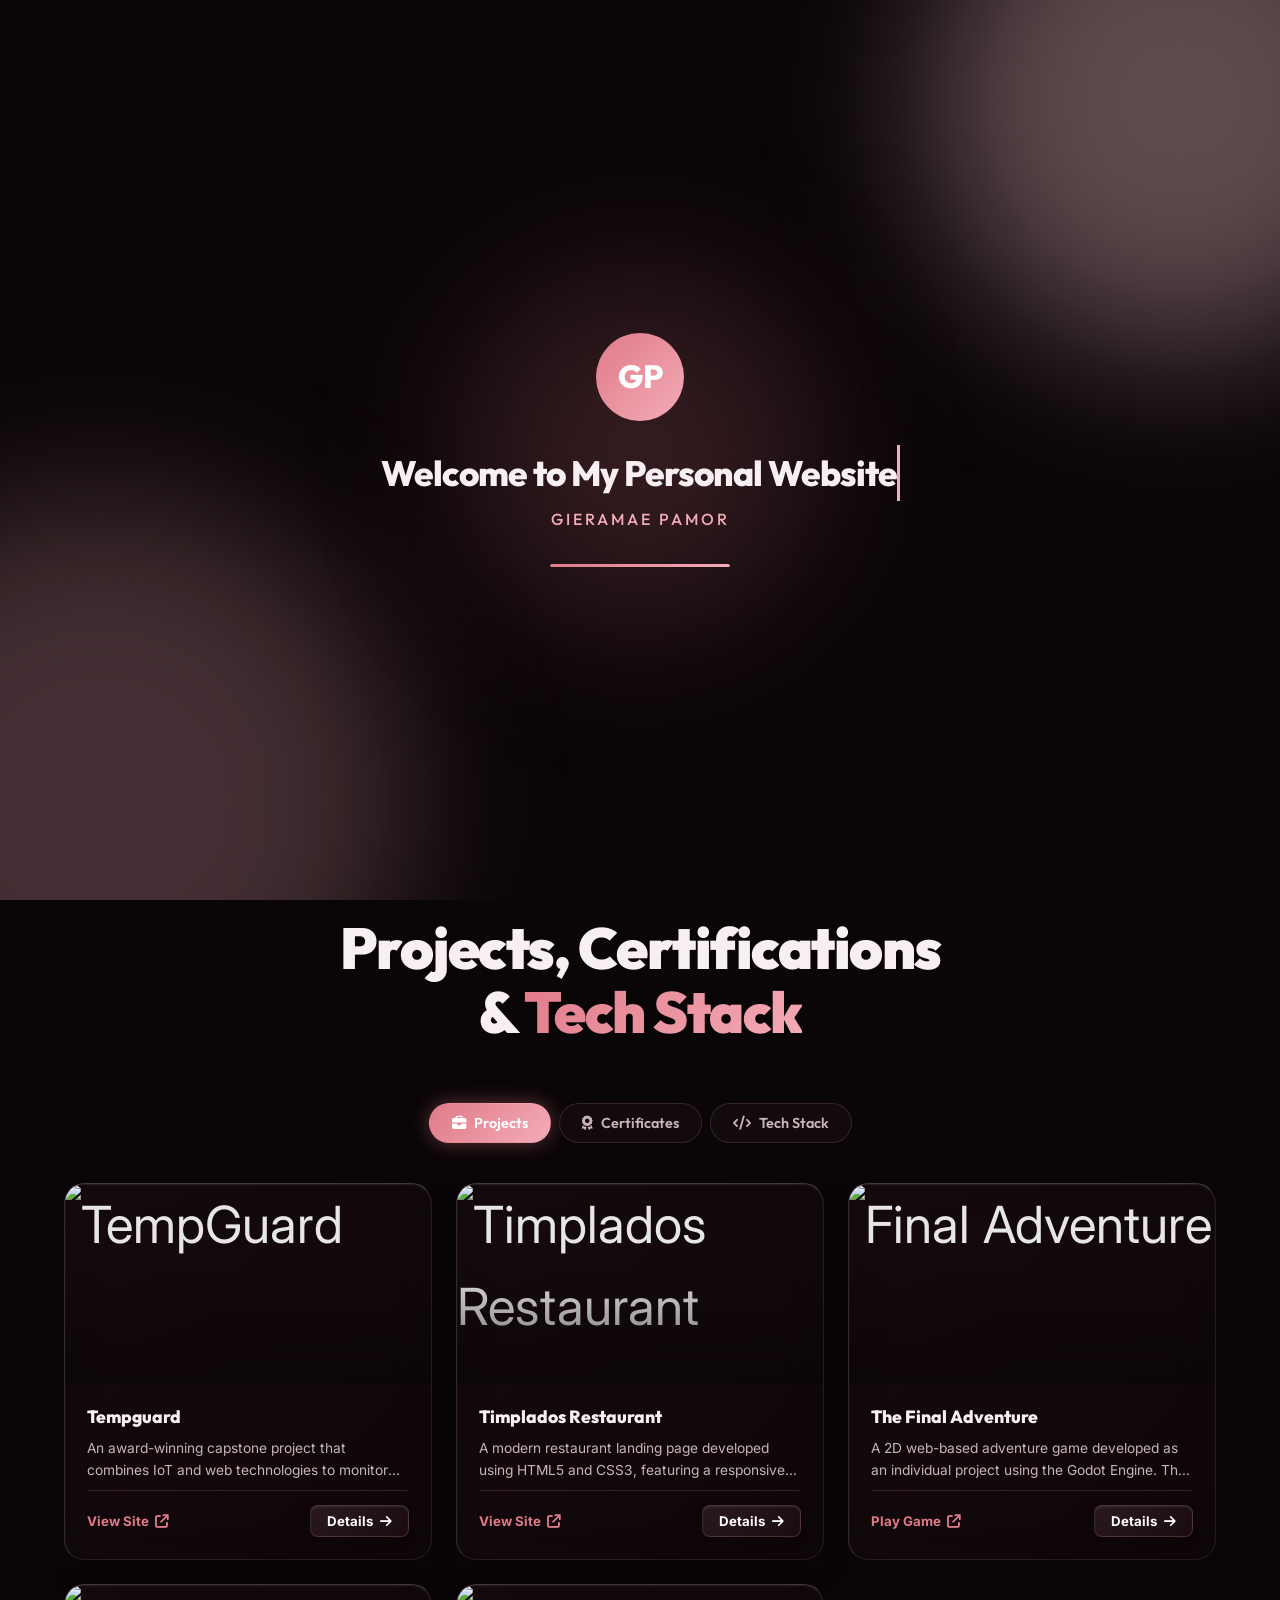
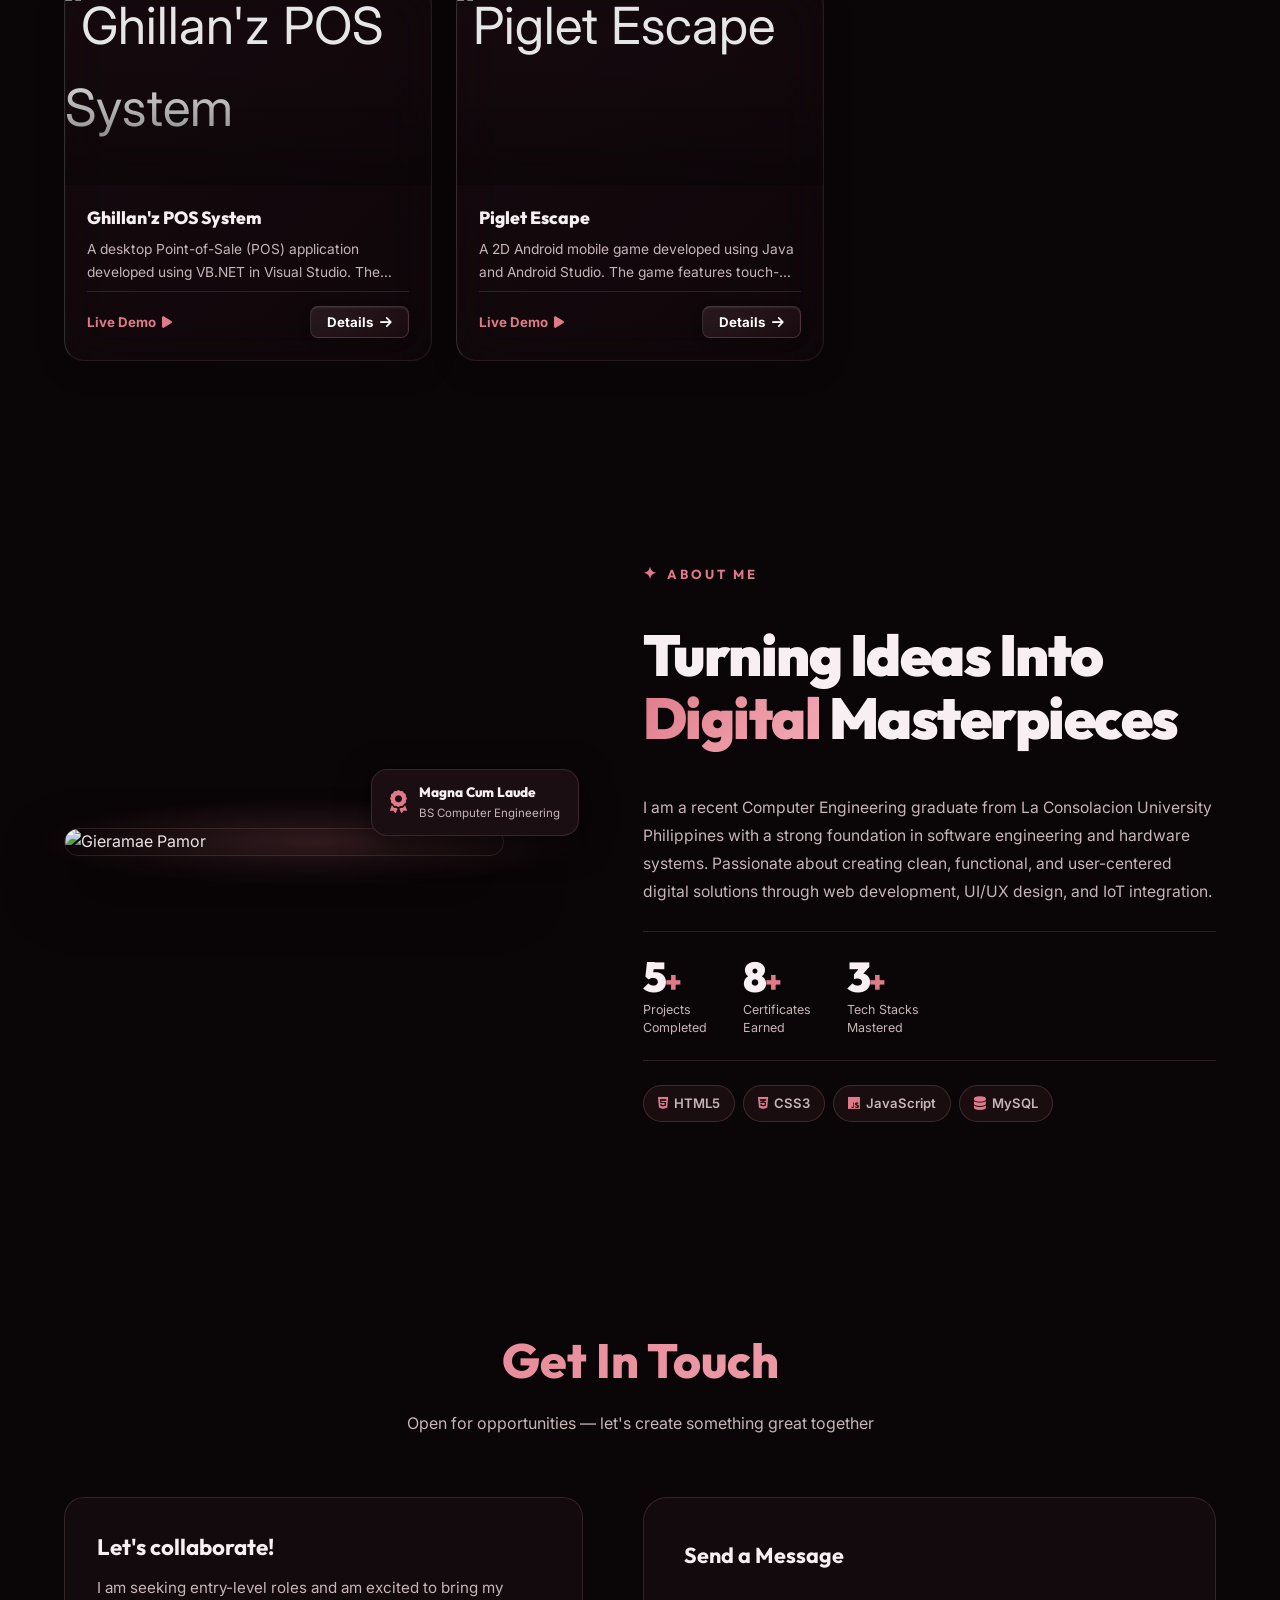
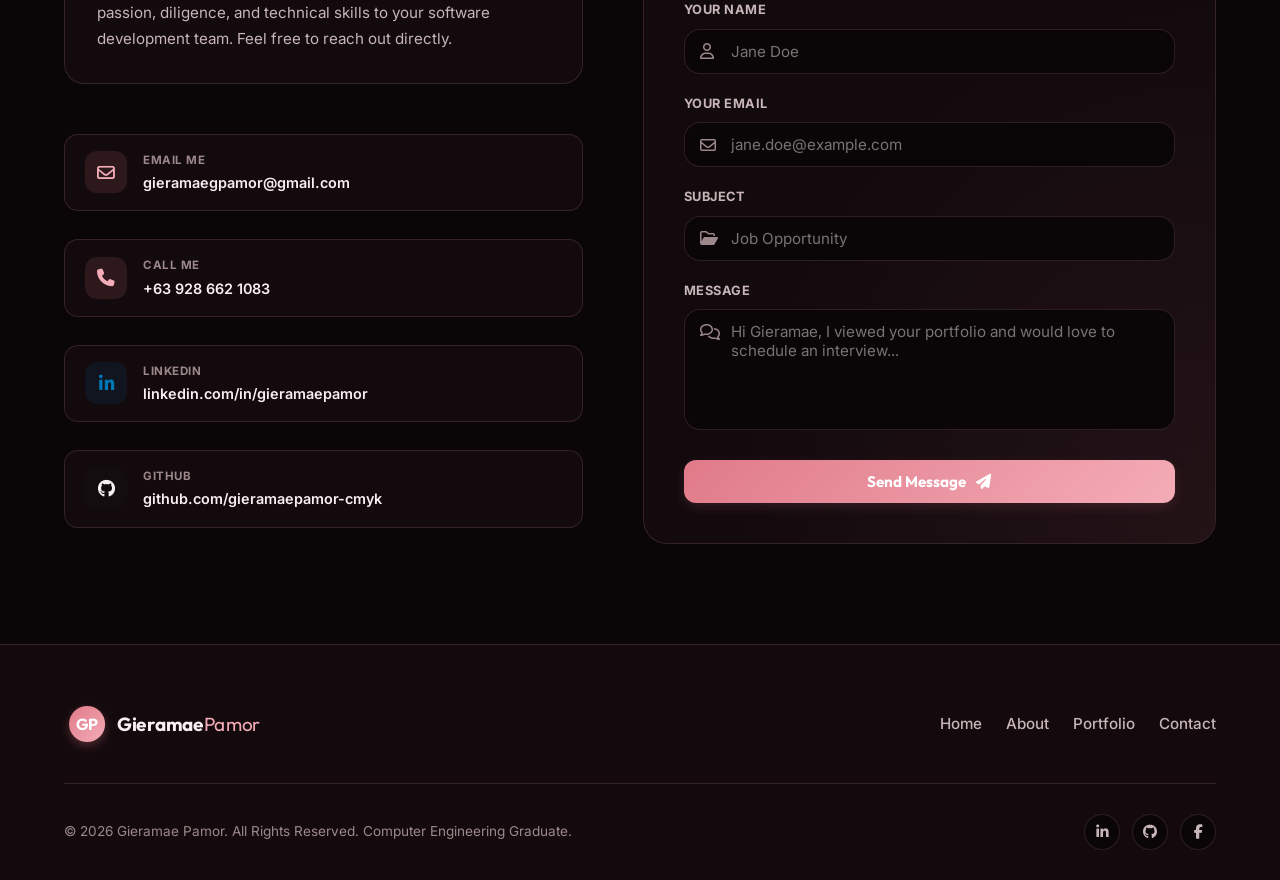
==== index.html @ 2d707a33 "Add files via upload" ====
<!DOCTYPE html>
<html lang="en" data-theme="dark">
<head>
    <meta charset="UTF-8">
    <meta name="viewport" content="width=device-width, initial-scale=1.0">
    <meta name="description" content="Professional portfolio of Gieramae Pamor, a passionate Bachelor of Science in Computer Engineering graduate from La Consolacion University Philippines. Seeking entry-level roles in software, web, and technology development.">
    <meta name="keywords" content="Gieramae Pamor, Computer Engineering Graduate, Portfolio, Web Developer, Software Engineer, Philippines, La Consolacion University Philippines, TempGuard, POS System, Arduino">
    <meta name="author" content="Gieramae Pamor">

    <meta property="og:type" content="website">
    <meta property="og:title" content="Gieramae Pamor | Computer Engineering Graduate & Developer">
    <meta property="og:description" content="Discover the professional portfolio of Gieramae Pamor—showcasing software engineering, web development, and embedded systems projects.">
    <meta property="og:image" content="assets/images/profile.png">
    
    <title>Gieramae Pamor | Computer Engineering Graduate Portfolio</title>

    <!-- Google Fonts -->
    <link rel="preconnect" href="https://fonts.googleapis.com">
    <link rel="preconnect" href="https://fonts.gstatic.com" crossorigin>
    <link href="https://fonts.googleapis.com/css2?family=Inter:wght@400;500;600&family=Outfit:wght@300;400;500;600;700;800&display=swap" rel="stylesheet">

    <!-- FontAwesome Icons -->
    <link rel="stylesheet" href="https://cdnjs.cloudflare.com/ajax/libs/font-awesome/6.4.0/css/all.min.css">

    <!-- Custom CSS -->
    <link rel="stylesheet" href="style.css?v=27">

    <script>
        if (new URLSearchParams(window.location.search).get('skipIntro') === 'true') {
            document.documentElement.classList.add('skip-intro');
        }
    </script>
</head>
<body>

    <!-- Intro Splash Screen -->
    <div id="intro-splash" class="intro-splash">
        <div class="intro-inner">
            <div class="intro-logo-wrap">
                <div class="intro-circle">GP</div>
            </div>
            <div class="intro-text-wrap">
                <span class="intro-name" id="intro-name">Welcome to My Personal Website</span>
                <span class="intro-role" id="intro-role">Gieramae Pamor</span>
            </div>
            <div class="intro-progress-bar"><div class="intro-progress-fill" id="intro-bar"></div></div>
        </div>
        <div class="intro-blobs">
            <div class="intro-blob ib-1"></div>
            <div class="intro-blob ib-2"></div>
            <div class="intro-blob ib-3"></div>
        </div>
    </div>

    <div class="ambient-bg" aria-hidden="true">
        <div class="ambient-blob a-blob-1" id="aBlob1"></div>
        <div class="ambient-blob a-blob-2" id="aBlob2"></div>
        <div class="ambient-blob a-blob-3" id="aBlob3"></div>
        <div class="ambient-blob a-blob-4" id="aBlob4"></div>
        <div class="ambient-blob a-blob-5" id="aBlob5"></div>
    </div>

    <!-- Header / Navigation Bar -->
    <header id="header" class="header">
        <div class="nav-container">
            <a href="#hero" class="logo" id="nav-logo">
                <span class="logo-circle">GP</span>
                <span class="logo-text">Gieramae<span>Pamor</span></span>
            </a>
            
            <nav class="nav-menu" id="nav-menu">
                <ul class="nav-links">
                    <li><a href="#hero" class="nav-link active">Home</a></li>
                    <li><a href="#portfolio" class="nav-link">Portfolio</a></li>
                    <li><a href="#about" class="nav-link">About</a></li>
                    <li><a href="#contact" class="nav-link">Contact</a></li>
                </ul>
            </nav>

            <div class="header-actions">
                
                <button class="mobile-nav-toggle" id="mobile-nav-toggle-btn" aria-label="Toggle navigation menu">
                    <span class="bar"></span>
                    <span class="bar"></span>
                    <span class="bar"></span>
                </button>
            </div>
        </div>
    </header>

    <main>
        
        <!-- Hero Section -->
        <section id="hero" class="hero-section">
            <div class="hero-bg-blobs">
                <div class="blob blob-1"></div>
                <div class="blob blob-2"></div>
                <div class="blob blob-3"></div>
                <div class="blob blob-4"></div>
            </div>
            
            <div class="container hero-container" style="padding-top: 20px;">
                <div class="hero-split-layout fade-in">
                    
                    <div class="hero-split-text compact-hero-text">
                        <div class="hero-greeting-badge">👋 WELCOME TO MY PORTFOLIO</div>
                        
                        <h1 class="hero-title-compact">
                            I'm<span class="highlight-pink"> Gieramae,</span><br>
                            Computer <span class="text-gray">Engineer</span><br>
                            & Web <span class="text-gray">Developer</span>
                        </h1>
                        
                        <p class="hero-description-compact">
                            I build modern web applications, digital products, and innovative systems bridging hardware and software design.
                        </p>

                        <div class="hero-tech-pills">
                            <span class="hero-tech-pill"><i class="fa-brands fa-html5"></i> HTML5</span>
                            <span class="hero-tech-pill"><i class="fa-brands fa-css3-alt"></i> CSS3</span>
                            <span class="hero-tech-pill"><i class="fa-brands fa-js"></i> JavaScript</span>
                        </div>

                        <div class="hero-social-icons">
                            <a href="https://github.com/gieramaepamor-cmyk" target="_blank" rel="noopener noreferrer" class="hero-social-icon" aria-label="GitHub">
                                <i class="fa-brands fa-github"></i>
                            </a>
                            <a href="https://www.linkedin.com/in/gieramaepamor/" target="_blank" rel="noopener noreferrer" class="hero-social-icon" aria-label="LinkedIn">
                                <i class="fa-brands fa-linkedin-in"></i>
                            </a>
                            <a href="mailto:gieramaegpamor@gmail.com" class="hero-social-icon" aria-label="Email">
                                <i class="fa-solid fa-envelope"></i>
                            </a>
                        </div>
                    </div>

                    <div class="hero-split-image">
                        <div class="hero-portrait-circle">
                            <div class="profile-circle-backdrop"></div>
                            <img src="assets/images/profile.png" alt="Gieramae Pamor" class="profile-arch-img photo-front">
                        </div>
                    </div>
                </div>
            </div>
        </section>

        <div class="hero-divider-strips">
            <div class="divider-strip-gray">
                <div class="divider-marquee-track">
                    <div class="divider-marquee-content">
                        <span class="divider-role">Web Developer</span>
                        <span class="divider-sep"><i class="fa-solid fa-asterisk"></i></span>
                        <span class="divider-role">UI / UX Designer</span>
                        <span class="divider-sep"><i class="fa-solid fa-asterisk"></i></span>
                        <span class="divider-role">Software Engineer</span>
                        <span class="divider-sep"><i class="fa-solid fa-asterisk"></i></span>
                        <span class="divider-role">Web Developer</span>
                        <span class="divider-sep"><i class="fa-solid fa-asterisk"></i></span>
                        <span class="divider-role">UI / UX Designer</span>
                        <span class="divider-sep"><i class="fa-solid fa-asterisk"></i></span>
                        <span class="divider-role">Software Engineer</span>
                        <span class="divider-sep"><i class="fa-solid fa-asterisk"></i></span>
                        <span class="divider-role">Web Developer</span>
                        <span class="divider-sep"><i class="fa-solid fa-asterisk"></i></span>
                        <span class="divider-role">UI / UX Designer</span>
                        <span class="divider-sep"><i class="fa-solid fa-asterisk"></i></span>
                        <span class="divider-role">Software Engineer</span>
                        <span class="divider-sep"><i class="fa-solid fa-asterisk"></i></span>
                        <span class="divider-role">Web Developer</span>
                        <span class="divider-sep"><i class="fa-solid fa-asterisk"></i></span>
                        <span class="divider-role">UI / UX Designer</span>
                        <span class="divider-sep"><i class="fa-solid fa-asterisk"></i></span>
                        <span class="divider-role">Software Engineer</span>
                        <span class="divider-sep"><i class="fa-solid fa-asterisk"></i></span>
                    </div>
                </div>
            </div>
            <div class="divider-stripe-dark"></div>
            <div class="divider-stripe-white"></div>
            <div class="divider-stripe-gap"></div>
            <div class="divider-strip-pink"></div>
        </div>

        <!-- Portfolio Section -->
        <section id="portfolio" class="portfolio-section section-padding">
            <div class="container">
                <div class="section-header scroll-reveal">
                    <div class="agency-section-label"><span class="agency-dot">✦</span> My Work</div>
                    <h2 class="agency-section-title">Projects, Certifications <br>& <em>Tech Stack</em></h2>
                </div>
                
                <div class="giera-tabs-wrap">
                    <div class="giera-tabs" id="portfolio-tabs" role="tablist">
                        <button class="giera-tab active" data-tab="projects" role="tab"><i class="fa-solid fa-briefcase"></i> Projects</button>
                        <button class="giera-tab" data-tab="certificates" role="tab"><i class="fa-solid fa-award"></i> Certificates</button>
                        <button class="giera-tab" data-tab="techstack" role="tab"><i class="fa-solid fa-code"></i> Tech Stack</button>
                    </div>

                    <div class="giera-tab-panel active" id="tab-projects">
                        <div class="agency-projects-grid" id="projects-grid">

                            <div class="agency-card scroll-reveal" id="project-tempguard">
                                <div class="agency-card-img" style="height: 200px; padding: 0;">
                                    <img src="assets/projects/tempguard.png" alt="TempGuard" style="width:100%; height:100%; object-fit:cover;">
                                    <div class="agency-card-img-overlay"></div>
                                </div>
                                <div class="agency-card-body">
                                    <h3 class="agency-card-title">Tempguard</h3>
                                    <p class="agency-card-desc">An award-winning capstone project that combines IoT and web technologies to monitor environmental conditions in real time. The system provides temperature and humidity tracking, predictive heat index forecasting, and automated alerts through a web-based dashboard.</p>
                                    <div class="agency-card-footer">
                                        <a href="https://tempguard-system.web.app/" target="_blank" class="agency-card-demo">View Site <i class="fa-solid fa-arrow-up-right-from-square"></i></a>
                                        <button class="agency-card-details" data-project="project-tempguard">Details <i class="fa-solid fa-arrow-right"></i></button>
                                    </div>
                                </div>
                            </div>

                            <div class="agency-card scroll-reveal" id="project-timplados">
                                <div class="agency-card-img" style="height: 200px; padding: 0;">
                                    <img src="assets/projects/timplados.png" alt="Timplados Restaurant" style="width:100%; height:100%; object-fit:cover;">
                                    <div class="agency-card-img-overlay"></div>
                                </div>
                                <div class="agency-card-body">
                                    <h3 class="agency-card-title">Timplados Restaurant</h3>
                                    <p class="agency-card-desc">A modern restaurant landing page developed using HTML5 and CSS3, featuring a responsive design and clean user interface tailored for showcasing restaurant information and branding.</p>
                                    <div class="agency-card-footer">
                                        <a href="https://gieramaepamor-cmyk.github.io/Timplados-Website/" target="_blank" class="agency-card-demo">View Site <i class="fa-solid fa-arrow-up-right-from-square"></i></a>
                                        <button class="agency-card-details" data-project="project-timplados">Details <i class="fa-solid fa-arrow-right"></i></button>
                                    </div>
                                </div>
                            </div>

                            <div class="agency-card scroll-reveal" id="project-adventure">
                                <div class="agency-card-img" style="height: 200px; padding: 0;">
                                    <img src="assets/projects/finaladventure.png" alt="Final Adventure" style="width:100%; height:100%; object-fit:cover;">
                                    <div class="agency-card-img-overlay"></div>
                                </div>
                                <div class="agency-card-body">
                                    <h3 class="agency-card-title">The Final Adventure</h3>
                                    <p class="agency-card-desc">A 2D web-based adventure game developed as an individual project using the Godot Engine. The game features player exploration, interactive environments, and browser-based gameplay, and is publicly accessible through GitHub Pages.</p>
                                    <div class="agency-card-footer">
                                        <a href="https://gieramaepamor-cmyk.github.io/Final-Adventure-Godot-Engine/" target="_blank" class="agency-card-demo">Play Game <i class="fa-solid fa-arrow-up-right-from-square"></i></a>
                                        <button class="agency-card-details" data-project="project-adventure">Details <i class="fa-solid fa-arrow-right"></i></button>
                                    </div>
                                </div>
                            </div>

                            <div class="agency-card scroll-reveal" id="project-pos">
                                <div class="agency-card-img" style="height: 200px; padding: 0;">
                                    <img src="assets/projects/ghillanz.png" alt="Ghillan'z POS System" style="width:100%; height:100%; object-fit:cover;">
                                    <div class="agency-card-img-overlay"></div>
                                </div>
                                <div class="agency-card-body">
                                    <h3 class="agency-card-title">Ghillan'z POS System</h3>
                                    <p class="agency-card-desc">A desktop Point-of-Sale (POS) application developed using VB.NET in Visual Studio. The system streamlines retail transactions through user authentication, inventory management, and automated sales processing.</p>
                                    <div class="agency-card-footer">
                                        <button class="agency-card-demo video-demo-trigger" data-video="assets/vids/POS.mp4" data-title="Ghillan'z POS System">Live Demo <i class="fa-solid fa-play"></i></button>
                                        <button class="agency-card-details" data-project="project-pos">Details <i class="fa-solid fa-arrow-right"></i></button>
                                    </div>
                                </div>
                            </div>

                            <div class="agency-card scroll-reveal" id="project-piglet">
                                <div class="agency-card-img" style="height: 200px; padding: 0;">
                                    <img src="assets/projects/pigletescape.png" alt="Piglet Escape" style="width:100%; height:100%; object-fit:cover;">
                                    <div class="agency-card-img-overlay"></div>
                                </div>
                                <div class="agency-card-body">
                                    <h3 class="agency-card-title">Piglet Escape</h3>
                                    <p class="agency-card-desc">A 2D Android mobile game developed using Java and Android Studio. The game features touch-based controls, obstacle navigation, and score tracking designed for a smooth mobile gaming experience.</p>
                                    <div class="agency-card-footer">
                                        <button class="agency-card-demo video-demo-trigger" data-video="assets/vids/PigletEscape.mp4" data-title="Piglet Escape">Live Demo <i class="fa-solid fa-play"></i></button>
                                        <button class="agency-card-details" data-project="project-piglet">Details <i class="fa-solid fa-arrow-right"></i></button>
                                    </div>
                                </div>
                            </div>

                        </div>
                    </div>

                    <div class="giera-tab-panel" id="tab-certificates">
                        <div class="giera-tabs" style="margin-top: -20px; margin-bottom: 30px;">
                            <button class="cert-subtab active" data-subtab="subtab-training"><i class="fa-solid fa-medal"></i> Training</button>
                            <button class="cert-subtab" data-subtab="subtab-seminars"><i class="fa-solid fa-chalkboard-user"></i> Seminars</button>
                        </div>

                        <div class="cert-subpanel active" id="subtab-training">
                            <div class="projects-grid">
                                <div class="agency-card scroll-reveal">
                                    <div class="agency-card-img" style="height: 200px; padding: 0;">
                                        <img src="assets/certificates/Training1.png" alt="Training Certificate 1" style="width:100%; height:100%; object-fit:cover;">
                                        <div class="agency-card-img-overlay"></div>
                                    </div>
                                    <div class="agency-card-body">
                                        <h3 class="agency-card-title" style="margin-bottom: 8px;">Web &amp; Mobile Solutions with HTML, JS &amp; CSS</h3>
                                        <div style="font-size: 0.85rem; color: var(--text-muted); margin-bottom: 15px;">
                                            <span style="display:block; margin-bottom:4px;"><i class="fa-solid fa-building-columns"></i> La Consolacion University Philippines</span>
                                            <span><i class="fa-regular fa-calendar"></i> March 2024</span>
                                        </div>
                                        <div class="agency-card-footer" style="margin-top: auto; border-top: 1px solid var(--border-color); padding-top: 15px;">
                                            <button class="agency-card-demo cert-modal-trigger" data-img="assets/certificates/Training1.png">View Certificate <i class="fa-solid fa-arrow-up-right-from-square"></i></button>
                                        </div>
                                    </div>
                                </div>

                                <div class="agency-card scroll-reveal">
                                    <div class="agency-card-img" style="height: 200px; padding: 0;">
                                        <img src="assets/certificates/Training2.jpg" alt="Training Certificate 2" style="width:100%; height:100%; object-fit:cover;">
                                        <div class="agency-card-img-overlay"></div>
                                    </div>
                                    <div class="agency-card-body">
                                        <h3 class="agency-card-title" style="margin-bottom: 8px;">Introduction to Cybersecurity</h3>
                                        <div style="font-size: 0.85rem; color: var(--text-muted); margin-bottom: 15px;">
                                            <span style="display:block; margin-bottom:4px;"><i class="fa-solid fa-building-columns"></i> Cisco Networking Academy</span>
                                            <span><i class="fa-regular fa-calendar"></i> December 2025</span>
                                        </div>
                                        <div class="agency-card-footer" style="margin-top: auto; border-top: 1px solid var(--border-color); padding-top: 15px;">
                                            <button class="agency-card-demo cert-modal-trigger" data-img="assets/certificates/Training2.jpg">View Certificate <i class="fa-solid fa-arrow-up-right-from-square"></i></button>
                                        </div>
                                    </div>
                                </div>

                                <div class="agency-card scroll-reveal">
                                    <div class="agency-card-img" style="height: 200px; padding: 0;">
                                        <img src="assets/certificates/Training3.jpg" alt="Training Certificate 3" style="width:100%; height:100%; object-fit:cover;">
                                        <div class="agency-card-img-overlay"></div>
                                    </div>
                                    <div class="agency-card-body">
                                        <h3 class="agency-card-title" style="margin-bottom: 8px;">Product Training Certification</h3>
                                        <div style="font-size: 0.85rem; color: var(--text-muted); margin-bottom: 15px;">
                                            <span style="display:block; margin-bottom:4px;"><i class="fa-solid fa-building-columns"></i> Decisions Training (Xentra Solutions, Inc.)</span>
                                            <span><i class="fa-regular fa-calendar"></i> February 2026</span>
                                        </div>
                                        <div class="agency-card-footer" style="margin-top: auto; border-top: 1px solid var(--border-color); padding-top: 15px;">
                                            <button class="agency-card-demo cert-modal-trigger" data-img="assets/certificates/Training3.jpg">View Certificate <i class="fa-solid fa-arrow-up-right-from-square"></i></button>
                                        </div>
                                    </div>
                                </div>
                            </div>
                        </div>

                        <div class="cert-subpanel" id="subtab-seminars">
                            <div class="projects-grid">
                                <div class="agency-card scroll-reveal">
                                    <div class="agency-card-img" style="height: 200px; padding: 0;">
                                        <img src="assets/certificates/Seminar1.png" alt="Seminar 1" style="width:100%; height:100%; object-fit:cover;">
                                        <div class="agency-card-img-overlay"></div>
                                    </div>
                                    <div class="agency-card-body">
                                        <h3 class="agency-card-title" style="margin-bottom: 8px;">Emerging Future Technologies</h3>
                                        <div style="font-size: 0.85rem; color: var(--text-muted); margin-bottom: 15px;">
                                            <span style="display:block; margin-bottom:4px;"><i class="fa-solid fa-building-columns"></i> La Consolacion University Philippines</span>
                                            <span><i class="fa-regular fa-calendar"></i> February 2026</span>
                                            <p style="margin-top: 8px;">Speaker: Engr. Rannie Ollit</p>
                                        </div>
                                        <div class="agency-card-footer" style="margin-top: auto; border-top: 1px solid var(--border-color); padding-top: 15px;">
                                            <button class="agency-card-demo cert-modal-trigger" data-img="assets/certificates/Seminar1.png">View Certificate <i class="fa-solid fa-arrow-up-right-from-square"></i></button>
                                        </div>
                                    </div>
                                </div>

                                <div class="agency-card scroll-reveal">
                                    <div class="agency-card-img" style="height: 200px; padding: 0;">
                                        <img src="assets/certificates/Seminar2.png" alt="Seminar 2" style="width:100%; height:100%; object-fit:cover;">
                                        <div class="agency-card-img-overlay"></div>
                                    </div>
                                    <div class="agency-card-body">
                                        <h3 class="agency-card-title" style="margin-bottom: 8px;">Hardware and Embedded Systems</h3>
                                        <div style="font-size: 0.85rem; color: var(--text-muted); margin-bottom: 15px;">
                                            <span style="display:block; margin-bottom:4px;"><i class="fa-solid fa-building-columns"></i> La Consolacion University Philippines</span>
                                            <span><i class="fa-regular fa-calendar"></i> February 2026</span>
                                            <p style="margin-top: 8px;">Speaker: Engr. Yeoj Mariano</p>
                                        </div>
                                        <div class="agency-card-footer" style="margin-top: auto; border-top: 1px solid var(--border-color); padding-top: 15px;">
                                            <button class="agency-card-demo cert-modal-trigger" data-img="assets/certificates/Seminar2.png">View Certificate <i class="fa-solid fa-arrow-up-right-from-square"></i></button>
                                        </div>
                                    </div>
                                </div>

                                <div class="agency-card scroll-reveal">
                                    <div class="agency-card-img" style="height: 200px; padding: 0;">
                                        <img src="assets/certificates/Seminar3.png" alt="Seminar 3" style="width:100%; height:100%; object-fit:cover;">
                                        <div class="agency-card-img-overlay"></div>
                                    </div>
                                    <div class="agency-card-body">
                                        <h3 class="agency-card-title" style="margin-bottom: 8px;">Smart Features: Understanding Artificial Intelligence Today</h3>
                                        <div style="font-size: 0.85rem; color: var(--text-muted); margin-bottom: 15px;">
                                            <span style="display:block; margin-bottom:4px;"><i class="fa-solid fa-building-columns"></i> La Consolacion University Philippines</span>
                                            <span><i class="fa-regular fa-calendar"></i> February 2026</span>
                                            <p style="margin-top: 8px;">Speaker: Mr. Axl Louis Coronel</p>
                                        </div>
                                        <div class="agency-card-footer" style="margin-top: auto; border-top: 1px solid var(--border-color); padding-top: 15px;">
                                            <button class="agency-card-demo cert-modal-trigger" data-img="assets/certificates/Seminar3.png">View Certificate <i class="fa-solid fa-arrow-up-right-from-square"></i></button>
                                        </div>
                                    </div>
                                </div>

                                <div class="agency-card scroll-reveal">
                                    <div class="agency-card-img" style="height: 200px; padding: 0;">
                                        <img src="assets/certificates/Seminar4.jpg" alt="Seminar 4" style="width:100%; height:100%; object-fit:cover;">
                                        <div class="agency-card-img-overlay"></div>
                                    </div>
                                    <div class="agency-card-body">
                                        <h3 class="agency-card-title" style="margin-bottom: 8px;">Basic and Fundamentals of Front End Development (HTML, CSS, JavaScript)</h3>
                                        <div style="font-size: 0.85rem; color: var(--text-muted); margin-bottom: 15px;">
                                            <span style="display:block; margin-bottom:4px;"><i class="fa-solid fa-building-columns"></i> La Consolacion University Philippines</span>
                                            <span><i class="fa-regular fa-calendar"></i> March 2026</span>
                                            <p style="margin-top: 8px;">Speaker: Mr. Jezreel Christian Bacasno</p>
                                        </div>
                                        <div class="agency-card-footer" style="margin-top: auto; border-top: 1px solid var(--border-color); padding-top: 15px;">
                                            <button class="agency-card-demo cert-modal-trigger" data-img="assets/certificates/Seminar4.jpg">View Certificate <i class="fa-solid fa-arrow-up-right-from-square"></i></button>
                                        </div>
                                    </div>
                                </div>

                                <div class="agency-card scroll-reveal">
                                    <div class="agency-card-img" style="height: 200px; padding: 0;">
                                        <img src="assets/certificates/Seminar5.jpg" alt="Seminar 5" style="width:100%; height:100%; object-fit:cover;">
                                        <div class="agency-card-img-overlay"></div>
                                    </div>
                                    <div class="agency-card-body">
                                        <h3 class="agency-card-title" style="margin-bottom: 8px;">Understanding Mobile-Based Cyber Threats: The Role of CyberSecurity Education and Awareness in Protecting Filipino</h3>
                                        <div style="font-size: 0.85rem; color: var(--text-muted); margin-bottom: 15px;">
                                            <span style="display:block; margin-bottom:4px;"><i class="fa-solid fa-building-columns"></i> La Consolacion University Philippines</span>
                                            <span><i class="fa-regular fa-calendar"></i> March 2026</span>
                                            <p style="margin-top: 8px;">Speaker: Engr. Joseph Conrad Isidro</p>
                                        </div>
                                        <div class="agency-card-footer" style="margin-top: auto; border-top: 1px solid var(--border-color); padding-top: 15px;">
                                            <button class="agency-card-demo cert-modal-trigger" data-img="assets/certificates/Seminar4.jpg">View Certificate <i class="fa-solid fa-arrow-up-right-from-square"></i></button>
                                        </div>
                                    </div>
                                </div>
                            </div>
                        </div>
                    </div>

                    <div class="giera-tab-panel" id="tab-techstack">
                        <div class="giera-tabs" style="margin-top: -20px; margin-bottom: 30px;">
                            <button class="tech-subtab active" data-subtab="tech-all"><i class="fa-solid fa-border-all"></i> All</button>
                            <button class="tech-subtab" data-subtab="tech-programming"><i class="fa-solid fa-code"></i> Programming</button>
                            <button class="tech-subtab" data-subtab="tech-db"><i class="fa-solid fa-database"></i> DB & IDEs</button>
                            <button class="tech-subtab" data-subtab="tech-tools"><i class="fa-solid fa-wrench"></i> Tools</button>
                        </div>

                        <div class="tech-subpanel active" id="tech-all">
                            <div class="giera-scroll-grid">
                                <div class="giera-tech-icon-card scroll-reveal"><img src="assets/tech/html.png" alt="HTML"><span>HTML</span></div>
                                <div class="giera-tech-icon-card scroll-reveal"><img src="assets/tech/css.png" alt="CSS"><span>CSS</span></div>
                                <div class="giera-tech-icon-card scroll-reveal"><img src="assets/tech/js.png" alt="JavaScript"><span>JavaScript</span></div>
                                <div class="giera-tech-icon-card scroll-reveal"><img src="assets/tech/vbnet.png" alt="Visual Basic.NET"><span>Visual Basic.NET</span></div>
                                <div class="giera-tech-icon-card scroll-reveal"><img src="assets/tech/vscode.png" alt="VS Code"><span>VS Code</span></div>
                                <div class="giera-tech-icon-card scroll-reveal"><img src="assets/tech/visualbasic.png" alt="Visual Studio IDE"><span>Visual Studio IDE</span></div>
                                <div class="giera-tech-icon-card scroll-reveal"><img src="assets/tech/mysql.png" alt="MySQL"><span>MySQL</span></div>
                                <div class="giera-tech-icon-card scroll-reveal"><img src="assets/tech/firebase.png" alt="Firebase"><span>Firebase</span></div>
                                <div class="giera-tech-icon-card scroll-reveal"><img src="assets/tech/arduinoide.png" alt="Arduino IDE"><span>Arduino IDE</span></div>
                                <div class="giera-tech-icon-card scroll-reveal"><img src="assets/tech/androidstudio.png" alt="Android Studio"><span>Android Studio</span></div>
                                <div class="giera-tech-icon-card scroll-reveal"><img src="assets/tech/godot.png" alt="Godot Engine"><span>Godot Engine</span></div>
                                <div class="giera-tech-icon-card scroll-reveal"><img src="assets/tech/git.png" alt="Git"><span>Git</span></div>
                                <div class="giera-tech-icon-card scroll-reveal"><img src="assets/tech/github.png" alt="GitHub"><span>GitHub</span></div>
                                <div class="giera-tech-icon-card scroll-reveal"><img src="assets/tech/figma.png" alt="Figma"><span>Figma</span></div>
                                <div class="giera-tech-icon-card scroll-reveal"><img src="assets/tech/canva.png" alt="Canva"><span>Canva</span></div>
                            </div>
                        </div>

                        <div class="tech-subpanel" id="tech-programming">
                            <div class="giera-scroll-grid">
                                <div class="giera-tech-icon-card scroll-reveal"><img src="assets/tech/html.png" alt="HTML"><span>HTML</span></div>
                                <div class="giera-tech-icon-card scroll-reveal"><img src="assets/tech/css.png" alt="CSS"><span>CSS</span></div>
                                <div class="giera-tech-icon-card scroll-reveal"><img src="assets/tech/js.png" alt="JavaScript"><span>JavaScript</span></div>
                                <div class="giera-tech-icon-card scroll-reveal"><img src="assets/tech/vbnet.png" alt="Visual Basic.NET"><span>Visual Basic.NET</span></div>
                            </div>
                        </div>

                        <div class="tech-subpanel" id="tech-db">
                            <div class="giera-scroll-grid">
                                <div class="giera-tech-icon-card scroll-reveal"><img src="assets/tech/visualbasic.png" alt="Visual Studio IDE"><span>Visual Studio IDE</span></div>
                                <div class="giera-tech-icon-card scroll-reveal"><img src="assets/tech/vscode.png" alt="VS Code"><span>VS Code</span></div>
                                <div class="giera-tech-icon-card scroll-reveal"><img src="assets/tech/mysql.png" alt="MySQL"><span>MySQL</span></div>
                                <div class="giera-tech-icon-card scroll-reveal"><img src="assets/tech/firebase.png" alt="Firebase"><span>Firebase</span></div>
                                <div class="giera-tech-icon-card scroll-reveal"><img src="assets/tech/arduinoide.png" alt="Arduino IDE"><span>Arduino IDE</span></div>
                                <div class="giera-tech-icon-card scroll-reveal"><img src="assets/tech/androidstudio.png" alt="Android Studio"><span>Android Studio</span></div>
                                <div class="giera-tech-icon-card scroll-reveal"><img src="assets/tech/godot.png" alt="Godot Engine"><span>Godot Engine</span></div>
                            </div>
                        </div>

                        <div class="tech-subpanel" id="tech-tools">
                            <div class="giera-scroll-grid">
                                <div class="giera-tech-icon-card scroll-reveal"><img src="assets/tech/git.png" alt="Git"><span>Git</span></div>
                                <div class="giera-tech-icon-card scroll-reveal"><img src="assets/tech/github.png" alt="GitHub"><span>GitHub</span></div>
                                <div class="giera-tech-icon-card scroll-reveal"><img src="assets/tech/figma.png" alt="Figma"><span>Figma</span></div>
                                <div class="giera-tech-icon-card scroll-reveal"><img src="assets/tech/canva.png" alt="Canva"><span>Canva</span></div>
                            </div>
                        </div>
                    </div>
                </div>
            </div>
        </section>

        <!-- About Section -->
        <section id="about" class="about-section section-padding">
            <div class="container">
                <div class="about-agency-grid">
                    
                    <div class="about-agency-img-col scroll-reveal">
                        <div class="about-agency-img-wrap">
                            <div class="about-agency-img-glow"></div>
                            <img src="assets/images/grad.png" alt="Gieramae Pamor" class="about-agency-img">
                            
                            <div class="about-agency-badge">
                                <i class="fa-solid fa-award"></i>
                                <div>
                                    <strong>Magna Cum Laude</strong>
                                    <span>BS Computer Engineering</span>
                                </div>
                            </div>
                        </div>
                    </div>
                    
                    <div class="about-agency-text-col scroll-reveal" style="align-self: center;">
                        <div class="agency-section-label"><span class="agency-dot">✦</span> About Me</div>
                        <h2 class="agency-section-title">Turning Ideas Into <em>Digital</em> Masterpieces</h2>
                        <p class="about-agency-bio">I am a recent Computer Engineering graduate from La Consolacion University Philippines with a strong foundation in software engineering and hardware systems. Passionate about creating clean, functional, and user-centered digital solutions through web development, UI/UX design, and IoT integration.</p>
                        
                        <div class="about-agency-stats">
                            <div class="about-agency-stat">
                                <span class="agency-stat-num">5<span class="agency-stat-plus">+</span></span>
                                <span class="agency-stat-label">Projects<br>Completed</span>
                            </div>
                            <div class="about-agency-stat">
                                <span class="agency-stat-num">8<span class="agency-stat-plus">+</span></span>
                                <span class="agency-stat-label">Certificates<br>Earned</span>
                            </div>
                            <div class="about-agency-stat">
                                <span class="agency-stat-num">3<span class="agency-stat-plus">+</span></span>
                                <span class="agency-stat-label">Tech Stacks<br>Mastered</span>
                            </div>
                        </div>
                        
                        <div class="about-agency-pills">
                            <span class="agency-pill"><i class="fa-brands fa-html5"></i> HTML5</span>
                            <span class="agency-pill"><i class="fa-brands fa-css3-alt"></i> CSS3</span>
                            <span class="agency-pill"><i class="fa-brands fa-js"></i> JavaScript</span>
                            <span class="agency-pill"><i class="fa-solid fa-database"></i> MySQL</span>
                        </div>
                    </div>
                </div>
            </div>
        </section>

        <!-- Contact Section -->
        <section id="contact" class="contact-section section-padding">
            <div class="container">
                <div class="section-header scroll-reveal">
                    <h2 class="section-title-gradient">Get In Touch</h2>
                    <p class="section-subtitle-giera">Open for opportunities — let's create something great together</p>
                </div>
                <div class="contact-grid">
                    <div class="contact-info-column scroll-reveal">
                        <div class="giera-contact-intro">
                            <h3>Let's collaborate!</h3>
                            <p>I am seeking entry-level roles and am excited to bring my passion, diligence, and technical skills to your software development team. Feel free to reach out directly.</p>
                        </div>
                        <div class="contact-cards-container">
                            <a href="mailto:gieramaegpamor@gmail.com" class="giera-contact-card" id="contact-email">
                                <div class="giera-contact-icon email-icon"><i class="fa-regular fa-envelope"></i></div>
                                <div class="giera-contact-text">
                                    <span class="giera-contact-label">Email Me</span>
                                    <span class="giera-contact-value">gieramaegpamor@gmail.com</span>
                                </div>
                                <i class="fa-solid fa-arrow-right giera-contact-arrow"></i>
                            </a>
                            <a href="tel:+639286621083" class="giera-contact-card" id="contact-phone">
                                <div class="giera-contact-icon phone-icon"><i class="fa-solid fa-phone"></i></div>
                                <div class="giera-contact-text">
                                    <span class="giera-contact-label">Call Me</span>
                                    <span class="giera-contact-value">+63 928 662 1083</span>
                                </div>
                                <i class="fa-solid fa-arrow-right giera-contact-arrow"></i>
                            </a>
                            <a href="https://www.linkedin.com/in/gieramaepamor/" target="_blank" rel="noopener noreferrer" class="giera-contact-card" id="contact-linkedin">
                                <div class="giera-contact-icon linkedin-icon"><i class="fa-brands fa-linkedin-in"></i></div>
                                <div class="giera-contact-text">
                                    <span class="giera-contact-label">LinkedIn</span>
                                    <span class="giera-contact-value">linkedin.com/in/gieramaepamor</span>
                                </div>
                                <i class="fa-solid fa-arrow-right giera-contact-arrow"></i>
                            </a>
                            <a href="https://github.com/gieramaepamor-cmyk" target="_blank" rel="noopener noreferrer" class="giera-contact-card" id="contact-github">
                                <div class="giera-contact-icon github-icon"><i class="fa-brands fa-github"></i></div>
                                <div class="giera-contact-text">
                                    <span class="giera-contact-label">GitHub</span>
                                    <span class="giera-contact-value">github.com/gieramaepamor-cmyk</span>
                                </div>
                                <i class="fa-solid fa-arrow-right giera-contact-arrow"></i>
                            </a>
                        </div>
                    </div>
                    <div class="contact-form-column scroll-reveal">
                        <div class="giera-form-card">
                            <div class="giera-form-card-glow"></div>
                            <h3 class="form-title">Send a Message</h3>
                            <form id="portfolio-contact-form">
                                <div class="form-row">
                                    <div class="form-group">
                                        <label for="form-name">Your Name</label>
                                        <div class="input-wrapper">
                                            <i class="fa-regular fa-user input-icon"></i>
                                            <input type="text" id="form-name" required placeholder="Jane Doe">
                                        </div>
                                    </div>
                                </div>
                                <div class="form-row">
                                    <div class="form-group">
                                        <label for="form-email">Your Email</label>
                                        <div class="input-wrapper">
                                            <i class="fa-regular fa-envelope input-icon"></i>
                                            <input type="email" id="form-email" required placeholder="jane.doe@example.com">
                                        </div>
                                    </div>
                                </div>
                                <div class="form-row">
                                    <div class="form-group">
                                        <label for="form-subject">Subject</label>
                                        <div class="input-wrapper">
                                            <i class="fa-regular fa-folder-open input-icon"></i>
                                            <input type="text" id="form-subject" required placeholder="Job Opportunity">
                                        </div>
                                    </div>
                                </div>
                                <div class="form-row">
                                    <div class="form-group">
                                        <label for="form-message">Message</label>
                                        <div class="input-wrapper">
                                            <i class="fa-regular fa-comments textarea-icon"></i>
                                            <textarea id="form-message" required rows="5" placeholder="Hi Gieramae, I viewed your portfolio and would love to schedule an interview..."></textarea>
                                        </div>
                                    </div>
                                </div>
                                <button type="submit" class="btn-giera-primary submit-btn" id="contact-submit-btn" style="width:100%;justify-content:center;">
                                    <span>Send Message</span>
                                    <i class="fa-solid fa-paper-plane"></i>
                                </button>
                            </form>
                        </div>
                    </div>
                </div>
            </div>
        </section>
    </main>

    <!-- Footer Section -->
    <footer class="footer">
        <div class="container footer-container">
            <div class="footer-top">
                <a href="#hero" class="logo footer-logo" id="footer-nav-logo">
                    <span class="logo-circle">GP</span>
                    <span class="logo-text">Gieramae<span>Pamor</span></span>
                </a>
                
                <ul class="footer-nav">
                    <li><a href="#hero">Home</a></li>
                    <li><a href="#about">About</a></li>
                    <li><a href="#portfolio">Portfolio</a></li>
                    <li><a href="#contact">Contact</a></li>
                </ul>
            </div>
            
            <div class="footer-divider"></div>
            
            <div class="footer-bottom">
                <p class="copyright">&copy; 2026 Gieramae Pamor. All Rights Reserved. Computer Engineering Graduate.</p>
                <div class="footer-socials">
                    <a href="https://www.linkedin.com/in/gieramaepamor/" target="_blank" rel="noopener noreferrer" aria-label="LinkedIn Profile"><i class="fa-brands fa-linkedin-in"></i></a>
                    <a href="https://github.com/gieramaepamor-cmyk" target="_blank" rel="noopener noreferrer" aria-label="GitHub Profile"><i class="fa-brands fa-github"></i></a>
                    <a href="https://www.facebook.com/gieramae.pamor.7" target="_blank" rel="noopener noreferrer" aria-label="Facebook Profile"><i class="fa-brands fa-facebook-f"></i></a>
                </div>
            </div>
        </div>
    </footer>

    <div id="video-demo-modal" class="agency-modal" aria-hidden="true">
        <div class="agency-modal-backdrop" id="video-modal-backdrop"></div>
        <div class="video-modal-panel">
            <div class="video-modal-header">
                <span id="video-modal-title" class="video-modal-title"></span>
                <button class="agency-modal-close video-modal-close-btn" aria-label="Close video" id="video-modal-close"><i class="fa-solid fa-xmark"></i></button>
            </div>
            <div class="video-modal-body">
                <video id="video-modal-player" controls playsinline preload="none" style="width:100%; border-radius: 0 0 16px 16px; background:#000; display:block; max-height:75vh;"></video>
            </div>
        </div>
    </div>

    <div id="certificate-modal" class="agency-modal" aria-hidden="true">
        <div class="agency-modal-backdrop"></div>
        <div class="agency-modal-panel" style="max-width: 800px; text-align: center; display: flex; flex-direction: column; align-items: center; justify-content: center;">
            <button class="agency-modal-close" aria-label="Close modal" id="cert-modal-close"><i class="fa-solid fa-xmark"></i></button>
            <div class="agency-modal-inner" style="padding: 30px; display: flex; flex-direction: column; align-items: center; gap: 20px; width: 100%;">
                <img id="cert-modal-img" src="" alt="Certificate Full Size" style="max-width: 100%; max-height: 70vh; border-radius: 8px; box-shadow: 0 4px 20px rgba(0,0,0,0.4); object-fit: contain;">
            </div>
        </div>
    </div>

    <button class="scroll-to-top" id="scroll-to-top-btn" aria-label="Scroll back to top" title="Go to top">
        <i class="fa-solid fa-arrow-up"></i>
    </button>

    <script src="script.js"></script>
</body>
</html>
---- style.css ----
:root {
    
    --bg-primary: #0A0507;
    --bg-secondary: #140A0D;
    --bg-card: rgba(22, 12, 16, 0.85);
    --bg-card-raised: rgba(32, 18, 22, 0.95);

    --primary: #F4ACB7;
    --primary-light: #FFCAD4;
    --primary-dark: #E07A89;
    --accent: #E07A89;
    --accent-glow: rgba(224, 122, 137, 0.2);

    --text-main: #F7EFF1;
    --text-muted: #C7B5B8;
    --text-light: #9C888B;
    --white: #ffffff;

    --border-color: rgba(244, 172, 183, 0.15);
    --border-color-hover: rgba(244, 172, 183, 0.4);
    --shadow-sm: 0 4px 6px -1px rgba(0, 0, 0, 0.6);
    --shadow-md: 0 10px 15px -3px rgba(0, 0, 0, 0.7);
    --shadow-lg: 0 0 30px rgba(244, 172, 183, 0.18);
    --shadow-inset: inset 0 2px 4px 0 rgba(0, 0, 0, 0.7);

    --gradient-primary: linear-gradient(135deg, #E07A89 0%, #F4ACB7 100%);
    --gradient-soft: linear-gradient(135deg, #1A0D11 0%, #0A0507 100%);
    --gradient-glow: linear-gradient(135deg, rgba(224, 122, 137, 0.3) 0%, rgba(244, 172, 183, 0.3) 100%);

    --glass-bg: rgba(10, 5, 7, 0.65);
    --glass-border: rgba(244, 172, 183, 0.15);
    --glass-shadow: rgba(0, 0, 0, 0.5);

    --font-heading: 'Outfit', sans-serif;
    --font-body: 'Plus Jakarta Sans', 'Inter', sans-serif;
    --max-width: 1200px;
    --header-height: 80px;
    --radius-sm: 8px;
    --radius-md: 16px;
    --radius-lg: 24px;
    --radius-full: 9999px;

    --transition-fast: 0.2s cubic-bezier(0.4, 0, 0.2, 1);
    --transition-normal: 0.3s cubic-bezier(0.4, 0, 0.2, 1);
    --transition-slow: 0.5s cubic-bezier(0.4, 0, 0.2, 1);
}

* {
    margin: 0;
    padding: 0;
    box-sizing: border-box;
}

html {
    scroll-behavior: smooth;
    font-size: 16px;
}

body {
    background-color: var(--bg-primary);
    color: var(--text-main);
    font-family: var(--font-body);
    line-height: 1.6;
    overflow-x: hidden;
    transition: background-color var(--transition-normal), color var(--transition-normal);
}

a {
    text-decoration: none;
    color: inherit;
    transition: color var(--transition-fast);
}

ul {
    list-style: none;
}

img {
    max-width: 100%;
    display: block;
}

button, input, textarea {
    font-family: inherit;
    font-size: inherit;
    color: inherit;
    background: none;
    border: none;
    outline: none;
}

button {
    cursor: pointer;
}

::-webkit-scrollbar {
    width: 8px;
}

::-webkit-scrollbar-track {
    background: var(--bg-primary);
}

::-webkit-scrollbar-thumb {
    background: var(--primary-light);
    border-radius: var(--radius-full);
}

::-webkit-scrollbar-thumb:hover {
    background: var(--primary);
}

.container {
    width: 100%;
    max-width: var(--max-width);
    margin: 0 auto;
    padding: 0 24px;
}

.section-padding {
    padding: 100px 0;
}

.section-header {
    text-align: center;
    margin-bottom: 60px;
}

.section-tag {
    display: inline-block;
    padding: 6px 16px;
    background: var(--bg-secondary);
    color: var(--primary);
    font-family: var(--font-heading);
    font-weight: 600;
    font-size: 0.85rem;
    letter-spacing: 1.5px;
    text-transform: uppercase;
    border-radius: var(--radius-full);
    border: 1px solid var(--border-color);
    margin-bottom: 12px;
}

.section-title {
    font-family: var(--font-heading);
    font-size: 2.25rem;
    font-weight: 700;
    color: var(--text-main);
}

.section-line {
    width: 60px;
    height: 3px;
    background: var(--gradient-primary);
    margin: 16px auto 0;
    border-radius: var(--radius-full);
}

.badge {
    display: inline-block;
    padding: 6px 14px;
    background: var(--bg-secondary);
    color: var(--primary);
    font-weight: 600;
    font-size: 0.85rem;
    border-radius: var(--radius-full);
    border: 1px solid var(--border-color);
    margin-bottom: 20px;
}

.btn {
    display: inline-flex;
    align-items: center;
    justify-content: center;
    gap: 8px;
    padding: 12px 28px;
    font-family: var(--font-heading);
    font-weight: 600;
    font-size: 0.95rem;
    border-radius: var(--radius-md);
    transition: all var(--transition-normal);
    position: relative;
    overflow: hidden;
}

.btn-primary {
    background: var(--gradient-primary);
    color: #FFFFFF;
    box-shadow: 0 4px 14px rgba(224, 122, 137, 0.4);
}

.btn-primary:hover {
    transform: translateY(-2px);
    box-shadow: 0 6px 20px rgba(224, 122, 137, 0.6);
}

.btn-secondary {
    background: var(--bg-primary);
    color: var(--text-main);
    border: 1px solid var(--border-color);
}

.btn-secondary:hover {
    background: var(--bg-secondary);
    border-color: var(--primary-light);
    transform: translateY(-2px);
}

.btn-tertiary {
    background: transparent;
    color: var(--primary);
    padding: 12px 16px;
}

.btn-tertiary::after {
    content: '';
    position: absolute;
    bottom: 8px;
    left: 16px;
    width: calc(100% - 32px);
    height: 2px;
    background: var(--primary);
    transform: scaleX(0);
    transform-origin: right;
    transition: transform var(--transition-normal);
}

.btn-tertiary:hover {
    color: var(--primary-dark);
}

.btn-tertiary:hover::after {
    transform: scaleX(1);
    transform-origin: left;
}

.btn-outline {
    background: transparent;
    color: var(--primary);
    border: 1px solid var(--primary);
}

.btn-outline:hover {
    background: var(--gradient-primary);
    color: #FFFFFF;
    transform: translateY(-2px);
    box-shadow: 0 4px 14px rgba(224, 122, 137, 0.3);
}

.header {
    position: fixed;
    top: 24px;
    left: 50%;
    transform: translateX(-50%);
    width: 92%;
    max-width: 1100px;
    height: 76px;
    z-index: 1000;
    background: linear-gradient(135deg, rgba(244, 172, 183, 0.05) 0%, rgba(255, 255, 255, 0.02) 100%);
    backdrop-filter: blur(28px) saturate(180%);
    -webkit-backdrop-filter: blur(28px) saturate(180%);
    border-radius: 999px;
    border: 1px solid rgba(244, 172, 183, 0.15);
    border-top: 1px solid rgba(255, 255, 255, 0.3);
    border-left: 1px solid rgba(255, 255, 255, 0.2);
    box-shadow:
        0 8px 32px rgba(0, 0, 0, 0.08),
        0 0 20px rgba(224, 122, 137, 0.08),
        inset 0 1px 2px rgba(255, 255, 255, 0.2),
        inset 0 -1px 1px rgba(255, 255, 255, 0.05);
    transition: all var(--transition-normal);
}

.header.sticky {
    top: 16px;
    height: 68px;
    background: linear-gradient(135deg, rgba(244, 172, 183, 0.08) 0%, rgba(255, 255, 255, 0.04) 100%);
    backdrop-filter: blur(36px) saturate(180%);
    -webkit-backdrop-filter: blur(36px) saturate(180%);
    border: 1px solid rgba(244, 172, 183, 0.15);
    border-top: 1px solid rgba(255, 255, 255, 0.3);
    border-left: 1px solid rgba(255, 255, 255, 0.2);
    box-shadow:
        0 10px 36px rgba(0, 0, 0, 0.12),
        0 0 24px rgba(224, 122, 137, 0.1),
        inset 0 1px 2px rgba(255, 255, 255, 0.2),
        inset 0 -1px 1px rgba(255, 255, 255, 0.05);
}

.header.on-light-bg .logo-text {
    color: #1A0D11;
}

.header.on-light-bg .nav-link {
    color: #5A4A4D;
}

.header.on-light-bg .nav-link:hover, .header.on-light-bg .nav-link.active {
    color: var(--primary-dark);
}

.header.on-light-bg .nav-link::after {
    background: var(--primary-dark);
}

.header.on-light-bg .mobile-nav-toggle .bar {
    background-color: #1A0D11;
}

.nav-container {
    max-width: var(--max-width);
    height: 100%;
    margin: 0 auto;
    padding: 0 24px;
    display: flex;
    align-items: center;
    justify-content: space-between;
}

.logo {
    display: flex;
    align-items: center;
    gap: 12px;
}

.logo-circle {
    width: 38px;
    height: 38px;
    border-radius: 50%;
    background: var(--gradient-primary);
    color: #FFFFFF;
    display: flex;
    align-items: center;
    justify-content: center;
    font-family: var(--font-heading);
    font-weight: 700;
    font-size: 1.05rem;
    box-shadow: 0 4px 10px rgba(224, 122, 137, 0.3);
}

.logo-text {
    font-family: var(--font-heading);
    font-weight: 700;
    font-size: 1.25rem;
    color: var(--text-main);
}

.logo-text span {
    font-weight: 400;
    color: var(--primary);
}

.nav-menu {
    margin-left: auto;
    padding-right: 16px; 
}

.nav-links {
    display: flex;
    align-items: center;
    gap: 48px; 
}

.nav-link {
    font-family: var(--font-heading);
    font-weight: 500;
    font-size: 0.95rem;
    color: var(--text-muted);
    position: relative;
    padding: 6px 0;
}

.nav-link:hover, .nav-link.active {
    color: var(--primary);
}

.nav-link::after {
    content: '';
    position: absolute;
    bottom: 0;
    left: 0;
    width: 100%;
    height: 2px;
    background: var(--gradient-primary);
    transform: scaleX(0);
    transform-origin: right;
    transition: transform var(--transition-normal);
}

.nav-link:hover::after, .nav-link.active::after {
    transform: scaleX(1);
    transform-origin: left;
}

.header-actions {
    display: flex;
    align-items: center;
    gap: 16px;
}

.theme-toggle {
    width: 42px;
    height: 42px;
    border-radius: 50%;
    background: var(--bg-secondary);
    border: 1px solid var(--border-color);
    color: var(--primary);
    display: flex;
    align-items: center;
    justify-content: center;
    font-size: 1.1rem;
    transition: all var(--transition-normal);
}

.theme-toggle:hover {
    background: var(--accent);
    color: var(--primary-dark);
    transform: rotate(15deg) scale(1.05);
}

.theme-toggle .sun-icon {
    display: none;
}

[data-theme="dark"] .theme-toggle .moon-icon {
    display: none;
}

[data-theme="dark"] .theme-toggle .sun-icon {
    display: block;
}

.mobile-nav-toggle {
    display: none;
    flex-direction: column;
    gap: 6px;
    width: 30px;
    padding: 4px;
}

.mobile-nav-toggle .bar {
    width: 100%;
    height: 2px;
    background-color: var(--text-main);
    transition: all var(--transition-normal);
    border-radius: var(--radius-full);
}

.hero-section {
    display: flex;
    align-items: flex-start;
    position: relative;
    padding-top: var(--header-height);
    background-color: var(--bg-primary);
    overflow: visible; 
    flex-direction: column;
}

.hero-bg-blobs {
    position: absolute;
    top: 0;
    left: 0;
    width: 100%;
    height: 100%;
    z-index: 1;
    pointer-events: none;
}

.blob {
    position: absolute;
    border-radius: 50%;
    filter: blur(90px);
    opacity: 0.28;
    animation: float 20s infinite ease-in-out;
    pointer-events: none;
}

.blob-1 {
    width: 480px;
    height: 480px;
    background-color: var(--accent);
    top: -60px;
    right: -80px;
    animation-delay: 0s;
    animation-duration: 18s;
}

.blob-2 {
    width: 560px;
    height: 560px;
    background-color: rgba(244, 172, 183, 0.4);
    bottom: -120px;
    left: -120px;
    animation-delay: -5s;
    animation-duration: 22s;
}

.blob-3 {
    width: 300px;
    height: 300px;
    background-color: var(--primary-light);
    top: 40%;
    left: 50%;
    transform: translateX(-50%);
    animation-delay: -10s;
    animation-duration: 25s;
    opacity: 0.15;
}

.ambient-bg {
    position: fixed;
    top: 0;
    left: 0;
    width: 100%;
    height: 100%;
    z-index: 0;
    pointer-events: none;
    overflow: hidden;
}

.ambient-bg::after {
    content: '';
    position: absolute;
    inset: 0;
    background-image: 
        linear-gradient(rgba(255, 255, 255, 0.03) 1px, transparent 1px),
        linear-gradient(90deg, rgba(255, 255, 255, 0.03) 1px, transparent 1px);
    background-size: 25px 25px;
    z-index: 1; 
}

.ambient-blob {
    position: absolute;
    border-radius: 50%;
    filter: blur(80px); 
    pointer-events: none;
    animation: ambientDrift 30s infinite ease-in-out;
}

.a-blob-1 {
    width: 380px;
    height: 380px;
    background: rgba(224, 122, 137, 0.2); 
    bottom: -100px;
    left: -100px;
    animation-delay: 0s;
    animation-duration: 28s;
}

.a-blob-2 {
    width: 350px;
    height: 350px;
    background: rgba(244, 172, 183, 0.2);
    top: -50px;
    right: -90px;
    animation-delay: -8s;
    animation-duration: 35s;
}

.a-blob-3 {
    width: 300px;
    height: 300px;
    background: rgba(224, 122, 137, 0.2);
    bottom: -50px;
    left: 55%;
    animation-delay: -15s;
    animation-duration: 32s;
}

.a-blob-4 {
    width: 230px;
    height: 230px;
    background: rgba(244, 172, 183, 0.25);
    top: -50px;
    left: -50px;
    animation-delay: -5s;
    animation-duration: 40s;
}

.a-blob-5 {
    display: none;
}

.intro-splash {
    position: fixed;
    inset: 0;
    z-index: 9999;
    background: var(--bg-primary);
    display: flex;
    align-items: center;
    justify-content: center;
    flex-direction: column;
    overflow: hidden;
    transition: opacity 0.8s cubic-bezier(0.4, 0, 0.2, 1), visibility 0.8s;
}

.intro-splash.hidden {
    opacity: 0;
    visibility: hidden;
    pointer-events: none;
}

.intro-inner {
    display: flex;
    flex-direction: column;
    align-items: center;
    gap: 24px;
    z-index: 2;
    position: relative;
    animation: introFadeUp 0.9s cubic-bezier(0.1, 0.8, 0.25, 1) both;
}

.intro-logo-wrap {
    position: relative;
}

.intro-circle {
    width: 88px;
    height: 88px;
    border-radius: 50%;
    background: var(--gradient-primary);
    color: #ffffff;
    font-family: var(--font-heading);
    font-weight: 800;
    font-size: 2rem;
    display: flex;
    align-items: center;
    justify-content: center;
    box-shadow: 0 0 0 0 rgba(224, 122, 137, 0.5);
    animation: logoPulse 2s ease-in-out infinite;
}

.intro-text-wrap {
    display: flex;
    flex-direction: column;
    align-items: center;
    gap: 6px;
}

.intro-name {
    font-family: var(--font-heading);
    font-size: 2.2rem;
    font-weight: 800;
    color: var(--text-main);
    letter-spacing: -1px;
    overflow: hidden;
    white-space: nowrap;
    border-right: 3px solid var(--primary);
    width: max-content;
    max-width: 0;
    animation: introTypeName 1.5s steps(30, end) 0.6s forwards,
               introCursorBlink 0.8s step-end 0.6s 3;
}

.intro-role {
    font-family: var(--font-heading);
    font-size: 1rem;
    font-weight: 500;
    color: var(--primary);
    text-transform: uppercase;
    letter-spacing: 3px;
    opacity: 0;
    animation: introFadeIn 0.5s ease-out 1.9s forwards;
}

.intro-progress-bar {
    width: 180px;
    height: 3px;
    background: var(--border-color);
    border-radius: 999px;
    overflow: hidden;
    margin-top: 8px;
    opacity: 0;
    animation: introFadeIn 0.4s ease-out 1.8s forwards;
}

.intro-progress-fill {
    height: 100%;
    width: 0%;
    background: var(--gradient-primary);
    border-radius: 999px;
    animation: introBarFill 1.2s cubic-bezier(0.4, 0, 0.2, 1) 1.9s forwards;
}

.intro-blobs {
    position: absolute;
    inset: 0;
    pointer-events: none;
    z-index: 1;
}

.intro-blob {
    position: absolute;
    border-radius: 50%;
    filter: blur(80px);
    animation: float 12s infinite ease-in-out;
}

.ib-1 {
    width: 500px;
    height: 500px;
    background: rgba(255, 202, 212, 0.35);
    top: -150px;
    right: -150px;
    animation-delay: 0s;
}

.ib-2 {
    width: 600px;
    height: 600px;
    background: rgba(244, 172, 183, 0.25);
    bottom: -200px;
    left: -200px;
    animation-delay: -4s;
}

.ib-3 {
    width: 350px;
    height: 350px;
    background: rgba(224, 122, 137, 0.2);
    top: 50%;
    left: 50%;
    transform: translate(-50%, -50%);
    animation-delay: -7s;
}

.hero-container {
    display: flex;
    flex-direction: column;
    align-items: center;
    position: relative;
    z-index: 2;
    padding-top: 120px; 
    padding-bottom: 0; 
    width: 100%;
}

.hero-header-centered {
    position: absolute;
    top: 70px; 
    left: 0;
    width: 100%;
    text-align: center;
    display: flex;
    flex-direction: column;
    align-items: center;
    z-index: 1; 
}

.highlight-pink {
    color: var(--primary);
    font-weight: 800;
}

.text-gray {
    color: #808080;
}

.hero-header-centered .hero-title {
    font-family: var(--font-heading);
    font-size: clamp(2.5rem, 6vw, 5.5rem);
    font-weight: 700;
    line-height: 1.1;
    letter-spacing: -2px;
    color: var(--text-main);
}

.hero-header-centered .badge {
    display: inline-flex;
    align-items: center;
    gap: 8px;
    margin-bottom: 20px;
    font-size: 0.9rem;
    padding: 8px 18px;
    background: var(--bg-secondary);
    border: 1px solid var(--border-color);
    color: var(--primary);
    border-radius: var(--radius-full);
}

.hero-header-centered .hero-title {
    font-family: var(--font-heading);
    font-size: 5rem;
    font-weight: 800;
    line-height: 1.1;
    letter-spacing: -2px;
    max-width: 1000px;
    color: var(--text-main);
}

.hero-header-centered .hero-subtitle {
    font-family: var(--font-heading);
    font-size: 1.8rem;
    font-weight: 600;
    color: var(--primary);
    margin-bottom: 0;
}

.hero-three-cols-grid {
    display: grid;
    grid-template-columns: 0.85fr 1.2fr 0.85fr;
    gap: 15px;
    align-items: center;
    width: 100%;
    max-width: 950px;
    position: relative;
    z-index: 4;
}

.layout-left {
    z-index: 5;
    display: flex;
    flex-direction: column;
    justify-content: center;
    align-self: center;
}

.layout-center {
    z-index: 2;
    display: flex;
    justify-content: center;
    align-items: flex-end;
}

.layout-right {
    z-index: 5;
    display: flex;
    flex-direction: column;
    align-items: center;
    justify-content: center;
    gap: 40px;
    align-self: center;
}

.hero-quote-card {
    background: var(--bg-card);
    border: 2px solid var(--primary-light);
    padding: 28px 24px;
    border-radius: 16px;
    box-shadow: var(--shadow-md);
    position: relative;
    width: 100%;
    backdrop-filter: blur(6px);
    transition: all var(--transition-normal);
}

.hero-quote-card:hover {
    transform: translateY(-3px);
    box-shadow: var(--shadow-lg);
}

.quote-mark-large {
    font-size: 1.6rem;
    color: var(--primary);
    opacity: 0.7;
    margin-bottom: 10px;
    display: block;
}

.quote-text-large {
    font-style: italic;
    font-size: 1rem;
    color: var(--text-muted);
    line-height: 1.65;
    font-weight: 500;
}

.hero-metric-card {
    display: flex;
    flex-direction: column;
    gap: 4px;
}

.hero-metric-card .metric-number {
    font-family: var(--font-heading);
    font-size: 2.8rem;
    font-weight: 800;
    color: var(--primary);
    line-height: 1;
}

.hero-metric-card .metric-label {
    font-size: 0.85rem;
    font-weight: 600;
    text-transform: uppercase;
    letter-spacing: 1px;
    color: var(--text-light);
}

.hero-col-center {
    display: flex;
    flex-direction: column;
    align-items: center;
    justify-content: flex-end;
    position: relative;
    width: 100%;
    z-index: 3;
}

.hero-portrait-circle {
    width: 100%;
    position: relative;
    display: flex;
    justify-content: center;
    align-items: flex-end;
    min-height: 580px; 
}

.profile-circle-backdrop {
    position: absolute;
    bottom: 0;
    left: 50%;
    transform: translateX(-50%);
    width: 620px;
    height: 310px; 
    background: #F2B8A2;
    border-radius: 310px 310px 0 0;
    z-index: 1;
}

.profile-arch-img {
    height: 582px; 
    width: auto;
    object-fit: contain;
    object-position: bottom; 
    z-index: 3;
    position: relative;
    margin-bottom: -2px; 
    pointer-events: none;
    transition: transform var(--transition-normal);
}

.hero-portrait-circle:hover .profile-arch-img {
    transform: translateY(-8px);
}

.hero-rating-card {
    background: var(--bg-card);
    border: 2px solid var(--primary-light);
    padding: 20px 22px;
    border-radius: 16px;
    box-shadow: var(--shadow-md);
    text-align: center;
    width: 100%;
    display: flex;
    flex-direction: column;
    align-items: center;
    gap: 6px;
    backdrop-filter: blur(6px);
    transition: all var(--transition-normal);
}

.hero-rating-card:hover {
    transform: translateY(-3px);
    box-shadow: var(--shadow-lg);
}

.hero-rating-card .star-rating {
    color: #F5A623;
    display: flex;
    gap: 3px;
    font-size: 1.1rem;
    margin-bottom: 4px;
}

.hero-rating-card .rating-label {
    font-family: var(--font-heading);
    font-size: 1rem;
    font-weight: 700;
    color: var(--text-main);
    line-height: 1.3;
}

.hero-rating-card .rating-subtitle {
    font-size: 0.72rem;
    color: var(--text-light);
    text-transform: uppercase;
    letter-spacing: 0.5px;
    font-weight: 700;
}

.hero-metric-arrow-container {
    position: relative;
    text-align: center;
    padding-top: 20px;
}

.hand-drawn-arrow {
    width: 60px;
    height: 60px;
    position: absolute;
    top: -30px;
    left: 0;
    color: var(--text-muted);
    opacity: 0.75;
}

.centered-metric {
    display: flex;
    flex-direction: column;
    align-items: center;
    gap: 2px;
}

.metric-pink {
    font-family: var(--font-heading);
    font-size: 3rem;
    color: var(--primary);
    font-weight: 800;
    line-height: 1;
}

.lowercase-label {
    font-size: 0.95rem;
    color: var(--text-main);
    font-weight: 600;
    text-transform: uppercase;
    letter-spacing: 0.5px;
    line-height: 1.3;
    text-align: center;
}

.hero-social-centered {
    margin-top: 48px;
    display: flex;
    flex-direction: column;
    align-items: center;
    gap: 12px;
    z-index: 2;
    position: relative;
}

.hero-social-centered .social-label {
    font-size: 0.85rem;
    text-transform: uppercase;
    letter-spacing: 1.5px;
    font-weight: 600;
    color: var(--text-light);
}

.highlight-gradient {
    background: var(--gradient-primary);
    -webkit-background-clip: text;
    background-clip: text;
    -webkit-text-fill-color: transparent;
    color: transparent;
}

@media (max-width: 992px) {
    .hero-three-cols-grid {
        grid-template-columns: 1fr;
        gap: 30px;
        justify-items: center;
    }
    
    .layout-left, .layout-right {
        align-items: center;
        text-align: center;
        width: 100%;
        max-width: 460px;
    }
    
    .profile-circle-backdrop {
        width: 360px;
        height: 300px;
        border-radius: 180px 180px 0 0;
    }
    
    .profile-arch-img {
        height: 340px;
    }
}

@media (max-width: 576px) {
    .profile-circle-backdrop {
        width: 280px;
        height: 220px;
        border-radius: 140px 140px 0 0;
    }
    
    .profile-arch-img {
        height: 260px;
    }
    
    .about-card-pink {
        padding: 40px 28px;
    }
    .about-card-title {
        font-size: 2rem;
    }
}

.scroll-down-indicator {
    position: absolute;
    bottom: 30px;
    left: 50%;
    transform: translateX(-50%);
    z-index: 10;
    display: flex;
    flex-direction: column;
    align-items: center;
    gap: 8px;
    color: var(--text-light);
    font-size: 0.75rem;
    font-weight: 600;
    letter-spacing: 2px;
    text-transform: uppercase;
}

.scroll-down-indicator:hover {
    color: var(--primary);
}

.mouse {
    width: 26px;
    height: 42px;
    border: 2px solid var(--border-color-hover);
    border-radius: var(--radius-full);
    display: flex;
    justify-content: center;
    padding-top: 8px;
    transition: border var(--transition-normal);
}

.scroll-down-indicator:hover .mouse {
    border-color: var(--primary);
}

.wheel {
    width: 4px;
    height: 8px;
    background-color: var(--primary);
    border-radius: var(--radius-full);
    animation: scrollWheel 1.5s infinite;
}

.about-section {
    background-color: var(--bg-card-inverted); 
    position: relative;
    z-index: 3;
    margin-top: 0; 
    padding: 100px 0; 
}

.about-flex-layout {
    display: flex;
    gap: 60px;
    align-items: center;
    background: transparent;
    border: none;
    padding: 0;
    box-shadow: none;
    backdrop-filter: none;
}

.about-image-side {
    flex-shrink: 0;
    display: flex;
    flex-direction: column;
    align-items: center;
    gap: 20px;
}

.about-image-side img {
    width: 280px; 
    height: 350px; 
    object-fit: cover;
    object-position: top;
    border-radius: 20px;
    border: 4px solid #F2B8A2;
    box-shadow: 0 10px 30px rgba(242, 184, 162, 0.3);
}

.about-content-side {
    flex: 1;
}

.about-content-side .section-title {
    text-align: left;
    margin-bottom: 16px;
    font-size: 2rem;
    color: var(--text-inverted); 
}

.about-content-side p {
    font-size: 0.97rem;
    line-height: 1.75;
    color: var(--text-muted-inverted); 
    margin-bottom: 12px;
}

.about-content-side .about-bold {
    font-weight: 700;
    color: var(--primary);
    font-size: 0.95rem;
}

.about-card-list {
    list-style: none;
    padding: 0;
    margin-top: 16px;
    display: grid;
    grid-template-columns: 1fr 1fr;
    gap: 10px;
}

.about-card-list li {
    display: flex;
    align-items: center;
    gap: 8px;
    font-size: 0.9rem;
    font-weight: 500;
    color: var(--text-muted-inverted);
    background: transparent;
    border: 1px solid var(--border-inverted);
    border-radius: 10px;
    padding: 8px 12px;
}

.about-card-list li i {
    color: var(--primary);
    font-size: 0.9rem;
    flex-shrink: 0;
}

.skills-grid {
    display: grid;
    grid-template-columns: repeat(auto-fit, minmax(260px, 1fr));
    gap: 30px;
}

.skill-card {
    background: var(--bg-card);
    border: 1px solid var(--border-color);
    border-radius: var(--radius-lg);
    padding: 36px;
    box-shadow: var(--shadow-md);
    transition: all var(--transition-normal);
}

.skill-card:hover {
    border-color: var(--primary-light);
    box-shadow: var(--shadow-lg);
    transform: translateY(-5px);
}

.skill-card-icon {
    width: 52px;
    height: 52px;
    border-radius: 16px;
    background: var(--bg-secondary);
    color: var(--primary);
    display: flex;
    align-items: center;
    justify-content: center;
    font-size: 1.35rem;
    margin-bottom: 24px;
}

.skill-card h3 {
    font-family: var(--font-heading);
    font-size: 1.25rem;
    font-weight: 700;
    margin-bottom: 24px;
    color: var(--text-main);
}

.skill-bars {
    display: flex;
    flex-direction: column;
    gap: 20px;
}

.skill-item-bar {
    width: 100%;
}

.skill-info-labels {
    display: flex;
    justify-content: space-between;
    font-weight: 500;
    font-size: 0.9rem;
    color: var(--text-muted);
    margin-bottom: 8px;
}

.progress-track {
    width: 100%;
    height: 6px;
    background: var(--bg-secondary);
    border-radius: var(--radius-full);
    overflow: hidden;
}

.progress-fill {
    width: 0; 
    height: 100%;
    background: var(--gradient-primary);
    border-radius: var(--radius-full);
    transition: width 1.2s cubic-bezier(0.1, 0.8, 0.25, 1);
}

.skill-grid-pills {
    display: flex;
    flex-wrap: wrap;
    gap: 12px;
}

.pill-item {
    display: inline-flex;
    align-items: center;
    gap: 8px;
    padding: 8px 16px;
    background: var(--bg-primary);
    border: 1px solid var(--border-color);
    color: var(--text-muted);
    border-radius: var(--radius-full);
    font-size: 0.9rem;
    font-weight: 500;
    transition: all var(--transition-fast);
}

.pill-item i {
    color: var(--primary-light);
    font-size: 1.05rem;
    transition: color var(--transition-fast);
}

.pill-item:hover {
    border-color: var(--primary-light);
    background: var(--bg-secondary);
    color: var(--primary-dark);
    transform: translateY(-2px);
}

.pill-item:hover i {
    color: var(--primary);
}

.project-filters {
    display: flex;
    justify-content: center;
    flex-wrap: wrap;
    gap: 12px;
    margin-bottom: 48px;
}

.filter-btn {
    padding: 8px 20px;
    background: var(--bg-card);
    border: 1px solid var(--border-color);
    color: var(--text-muted);
    font-family: var(--font-heading);
    font-weight: 600;
    font-size: 0.9rem;
    border-radius: var(--radius-full);
    transition: all var(--transition-normal);
}

.filter-btn:hover {
    border-color: var(--primary-light);
    color: var(--primary);
}

.filter-btn.active {
    background: var(--gradient-primary);
    color: #FFFFFF;
    border-color: var(--primary);
    box-shadow: 0 4px 10px rgba(224, 122, 137, 0.3);
}

.projects-grid {
    display: grid;
    grid-template-columns: repeat(auto-fit, minmax(320px, 1fr));
    gap: 30px;
}

.project-card {
    background: var(--bg-card);
    border: 1px solid var(--border-color);
    border-radius: var(--radius-lg);
    overflow: hidden;
    box-shadow: var(--shadow-md);
    display: flex;
    flex-direction: column;
    height: 100%;
    transition: all var(--transition-normal);
}

.project-card:hover {
    transform: translateY(-6px);
    border-color: var(--primary-light);
    box-shadow: var(--shadow-lg);
}

.skill-card, .project-card, .cert-card, .timeline-card {
    position: relative;
    overflow: hidden;
    backdrop-filter: blur(12px);
    -webkit-backdrop-filter: blur(12px);
}

.skill-card::before, .project-card::before, .cert-card::before, .timeline-card::before {
    content: "";
    position: absolute;
    top: 0;
    left: 0;
    width: 100%;
    height: 100%;
    background: radial-gradient(
        800px circle at var(--mouse-x, -500px) var(--mouse-y, -500px),
        var(--accent-glow),
        transparent 40%
    );
    z-index: 0;
    pointer-events: none;
    opacity: 0;
    transition: opacity var(--transition-normal);
}

.skill-card:hover::before, .project-card:hover::before, .cert-card:hover::before, .timeline-card:hover::before {
    opacity: 1;
}

.skill-card > *, .project-card > *, .cert-card > *, .timeline-card > * {
    position: relative;
    z-index: 1;
}

.project-card.hidden {
    display: none;
}

.project-card.scale-in {
    animation: scaleFadeIn 0.4s ease-out forwards;
}

.project-header {
    height: 150px;
    display: flex;
    align-items: center;
    justify-content: center;
    position: relative;
}

.gradient-bg-1 { background: linear-gradient(135deg, #FFCAD4 0%, #F4ACB7 100%); }
.gradient-bg-2 { background: linear-gradient(135deg, #F4ACB7 0%, #E07A89 100%); }
.gradient-bg-3 { background: linear-gradient(135deg, #FFE5EC 0%, #FFCAD4 100%); }
.gradient-bg-4 { background: linear-gradient(135deg, #FFF0F2 0%, #FFCAD4 100%); }
.gradient-bg-5 { background: linear-gradient(135deg, #E07A89 0%, #C95D6D 100%); }
.gradient-bg-6 { background: linear-gradient(135deg, #C95D6D 0%, #A04555 100%); }

.mockup-controls {
    position: absolute;
    top: 16px;
    left: 20px;
    display: flex;
    gap: 6px;
}

.mockup-controls span {
    width: 8px;
    height: 8px;
    border-radius: 50%;
    background-color: rgba(255, 255, 255, 0.6);
}

.mockup-icon {
    font-size: 3.5rem;
    color: rgba(255, 255, 255, 0.8);
    transition: transform var(--transition-slow);
}

.project-card:hover .mockup-icon {
    transform: scale(1.1) rotate(5deg);
}

.project-info {
    padding: 30px;
    display: flex;
    flex-direction: column;
    flex-grow: 1;
}

.project-category-tag {
    font-size: 0.75rem;
    text-transform: uppercase;
    letter-spacing: 1px;
    font-weight: 700;
    color: var(--primary);
    margin-bottom: 8px;
}

.project-title {
    font-family: var(--font-heading);
    font-size: 1.35rem;
    font-weight: 700;
    margin-bottom: 16px;
    color: var(--text-main);
}

.project-description-list {
    margin-bottom: 24px;
    flex-grow: 1;
}

.project-description-list li {
    font-size: 0.95rem;
    color: var(--text-muted);
    position: relative;
    padding-left: 20px;
    margin-bottom: 10px;
    line-height: 1.45;
}

.project-description-list li::before {
    content: '✦';
    position: absolute;
    left: 0;
    top: 0;
    color: var(--primary-light);
    font-size: 0.8rem;
}

.project-tech-tags {
    display: flex;
    flex-wrap: wrap;
    gap: 8px;
    margin-bottom: 24px;
}

.project-tech-tags span {
    font-size: 0.75rem;
    font-weight: 600;
    padding: 4px 10px;
    background: var(--bg-secondary);
    color: var(--primary-dark);
    border-radius: var(--radius-sm);
    border: 1px solid var(--border-color);
}

.project-links {
    display: flex;
    align-items: center;
    gap: 20px;
    border-top: 1px solid var(--border-color);
    padding-top: 20px;
}

.project-link {
    font-family: var(--font-heading);
    font-weight: 600;
    font-size: 0.85rem;
    color: var(--text-muted);
    display: inline-flex;
    align-items: center;
    gap: 6px;
}

.project-link:hover {
    color: var(--primary);
}

.project-link i {
    font-size: 0.95rem;
}

.github-cta {
    display: flex;
    justify-content: center;
    margin-top: 48px;
}

.github-cta .btn-outline {
    padding: 14px 36px;
    font-size: 1rem;
    gap: 10px;
    border-radius: var(--radius-full);
}

.certifications-grid {
    display: grid;
    grid-template-columns: repeat(auto-fit, minmax(300px, 1fr));
    gap: 30px;
}

.cert-card {
    background: var(--bg-card);
    border: 1px solid var(--border-color);
    border-radius: var(--radius-lg);
    padding: 36px;
    position: relative;
    box-shadow: var(--shadow-md);
    transition: all var(--transition-normal);
    overflow: hidden;
}

.cert-card:hover {
    border-color: var(--primary-light);
    box-shadow: var(--shadow-lg);
    transform: translateY(-4px);
}

.cert-ribbon {
    position: absolute;
    top: 0;
    right: 28px;
    width: 32px;
    height: 48px;
    background: var(--gradient-primary);
    color: #FFFFFF;
    display: flex;
    align-items: center;
    justify-content: center;
    font-size: 1rem;
    box-shadow: 0 4px 8px rgba(224, 122, 137, 0.2);
    border-radius: 0 0 4px 4px;
}

.cert-content h3 {
    font-family: var(--font-heading);
    font-size: 1.2rem;
    font-weight: 700;
    color: var(--text-main);
    margin-bottom: 8px;
    padding-right: 24px;
}

.cert-authority {
    font-size: 0.85rem;
    font-weight: 600;
    color: var(--primary-dark);
    margin-bottom: 8px;
}

.cert-date {
    font-size: 0.8rem;
    color: var(--text-light);
    display: flex;
    align-items: center;
    gap: 6px;
    margin-bottom: 20px;
}

.cert-divider {
    width: 40px;
    height: 2px;
    background-color: var(--primary-light);
    margin-bottom: 16px;
    border-radius: var(--radius-full);
}

.cert-details {
    font-size: 0.9rem;
    color: var(--text-muted);
    line-height: 1.5;
}

.education-timeline-container {
    max-width: 800px;
    margin: 0 auto;
    position: relative;
    padding: 20px 0;
}

.timeline-trail {
    position: absolute;
    left: 20px;
    top: 0;
    width: 2px;
    height: 100%;
    background: var(--border-color);
}

.timeline-node {
    position: relative;
    padding-left: 60px;
}

.timeline-marker {
    position: absolute;
    left: 0;
    top: 6px;
    width: 42px;
    height: 42px;
    border-radius: 50%;
    background: var(--gradient-primary);
    color: #FFFFFF;
    display: flex;
    align-items: center;
    justify-content: center;
    font-size: 1rem;
    border: 4px solid var(--bg-primary);
    box-shadow: var(--shadow-sm);
    z-index: 2;
}

.timeline-card {
    background: var(--bg-card);
    border: 1px solid var(--border-color);
    border-radius: var(--radius-lg);
    padding: 36px;
    box-shadow: var(--shadow-md);
    transition: border var(--transition-normal), box-shadow var(--transition-normal);
}

.timeline-card:hover {
    border-color: var(--primary-light);
    box-shadow: var(--shadow-lg);
}

.timeline-card-header {
    display: flex;
    flex-wrap: wrap;
    justify-content: space-between;
    align-items: flex-start;
    gap: 12px;
    margin-bottom: 16px;
    border-bottom: 1px solid var(--border-color);
    padding-bottom: 16px;
}

.edu-duration {
    display: inline-block;
    padding: 4px 12px;
    background: var(--bg-secondary);
    border: 1px solid var(--border-color);
    color: var(--primary);
    font-family: var(--font-heading);
    font-weight: 600;
    font-size: 0.8rem;
    border-radius: var(--radius-full);
}

.timeline-card-header h3 {
    font-family: var(--font-heading);
    font-size: 1.4rem;
    font-weight: 700;
    color: var(--text-main);
}

.edu-degree {
    font-size: 1.05rem;
    font-weight: 600;
    color: var(--primary-dark);
    margin-bottom: 12px;
}

.edu-description {
    font-size: 0.95rem;
    color: var(--text-muted);
    margin-bottom: 24px;
}

.edu-highlights h5 {
    font-size: 0.9rem;
    font-weight: 700;
    color: var(--text-main);
    margin-bottom: 12px;
    text-transform: uppercase;
    letter-spacing: 0.5px;
}

.edu-highlights ul {
    display: flex;
    flex-direction: column;
    gap: 8px;
}

.edu-highlights li {
    display: flex;
    align-items: flex-start;
    gap: 10px;
    font-size: 0.9rem;
    color: var(--text-muted);
}

.edu-highlights li i {
    color: var(--primary);
    margin-top: 3px;
}

.contact-grid {
    display: grid;
    grid-template-columns: 0.95fr 1.05fr;
    gap: 60px;
}

.contact-info-column {
    display: flex;
    flex-direction: column;
    gap: 30px;
}

.contact-prompt-card {
    background: var(--gradient-soft);
    border: 1px solid var(--border-color);
    border-radius: var(--radius-lg);
    padding: 36px;
    box-shadow: var(--shadow-sm);
}

.contact-prompt-card h3 {
    font-family: var(--font-heading);
    font-size: 1.5rem;
    font-weight: 700;
    color: var(--text-main);
    margin-bottom: 12px;
}

.contact-prompt-card p {
    font-size: 0.95rem;
    color: var(--text-muted);
    line-height: 1.6;
}

.contact-cards-container {
    display: flex;
    flex-direction: column;
    gap: 16px;
}

.contact-info-card {
    display: flex;
    align-items: center;
    gap: 20px;
    background: var(--bg-card);
    border: 1px solid var(--border-color);
    border-radius: var(--radius-md);
    padding: 20px 24px;
    box-shadow: var(--shadow-sm);
    transition: all var(--transition-normal);
}

.contact-info-card:not(.disabled-card):hover {
    transform: translateX(6px);
    border-color: var(--primary-light);
    box-shadow: var(--shadow-md);
}

.contact-icon-box {
    width: 46px;
    height: 46px;
    border-radius: 12px;
    display: flex;
    align-items: center;
    justify-content: center;
    font-size: 1.15rem;
}

.email-icon { background: rgba(224, 122, 137, 0.12); color: var(--primary); }
.linkedin-icon { background: rgba(0, 119, 181, 0.1); color: #0077B5; }
.github-icon { background: rgba(36, 41, 47, 0.1); color: var(--text-main); }
.facebook-icon { background: rgba(24, 119, 242, 0.1); color: #1877F2; }
.location-icon { background: rgba(244, 172, 183, 0.15); color: var(--primary); }

.contact-detail-text {
    flex-grow: 1;
    display: flex;
    flex-direction: column;
}

.contact-card-label {
    font-size: 0.75rem;
    font-weight: 700;
    color: var(--text-light);
    text-transform: uppercase;
    letter-spacing: 0.5px;
}

.contact-card-value {
    font-size: 0.95rem;
    font-weight: 600;
    color: var(--text-main);
}

.contact-card-arrow {
    font-size: 0.9rem;
    color: var(--text-light);
    opacity: 0;
    transform: translateX(-6px);
    transition: all var(--transition-normal);
}

.contact-info-card:hover .contact-card-arrow {
    opacity: 1;
    transform: translateX(0);
    color: var(--primary);
}

.disabled-card {
    cursor: default;
}

.contact-form-card {
    background: var(--bg-card);
    border: 1px solid var(--border-color);
    border-radius: var(--radius-lg);
    padding: 40px;
    box-shadow: var(--shadow-md);
}

.form-title {
    font-family: var(--font-heading);
    font-size: 1.35rem;
    font-weight: 700;
    color: var(--text-main);
    margin-bottom: 28px;
}

.form-row {
    margin-bottom: 20px;
}

.form-group {
    display: flex;
    flex-direction: column;
    gap: 8px;
}

.form-group label {
    font-size: 0.8rem;
    font-weight: 700;
    color: var(--text-muted);
    text-transform: uppercase;
    letter-spacing: 0.5px;
}

.input-wrapper {
    position: relative;
    display: flex;
    align-items: center;
}

.input-wrapper input, .input-wrapper textarea {
    width: 100%;
    padding: 12px 16px 12px 46px;
    background: var(--bg-primary);
    border: 1px solid var(--border-color);
    border-radius: var(--radius-md);
    font-family: var(--font-body);
    font-size: 0.95rem;
    transition: border var(--transition-normal), box-shadow var(--transition-normal);
}

.input-wrapper textarea {
    padding: 12px 16px 12px 46px;
    resize: none;
}

.input-icon, .textarea-icon {
    position: absolute;
    left: 16px;
    color: var(--text-light);
    font-size: 1rem;
    pointer-events: none;
}

.textarea-icon {
    top: 15px;
}

.input-wrapper input:focus, .input-wrapper textarea:focus {
    border-color: var(--primary);
    box-shadow: 0 0 0 4px var(--accent-glow);
}

.submit-btn {
    width: 100%;
    padding: 14px;
    font-size: 1rem;
    margin-top: 10px;
}

.submit-btn i {
    transition: transform var(--transition-normal);
}

.submit-btn:hover i {
    transform: translate(3px, -3px);
}

.footer {
    background: var(--bg-secondary);
    border-top: 1px solid var(--border-color);
    padding: 60px 0 30px;
}

.footer-top {
    display: flex;
    flex-wrap: wrap;
    align-items: center;
    justify-content: space-between;
    gap: 30px;
    margin-bottom: 40px;
}

.footer-logo {
    transform: scale(0.95);
}

.footer-nav {
    display: flex;
    gap: 24px;
}

.footer-nav a {
    font-size: 0.95rem;
    font-weight: 500;
    color: var(--text-muted);
}

.footer-nav a:hover {
    color: var(--primary);
}

.footer-divider {
    height: 1px;
    background-color: var(--border-color);
    margin-bottom: 30px;
}

.footer-bottom {
    display: flex;
    flex-wrap: wrap;
    justify-content: space-between;
    align-items: center;
    gap: 20px;
}

.copyright {
    font-size: 0.85rem;
    color: var(--text-light);
}

.footer-socials {
    display: flex;
    gap: 12px;
}

.footer-socials a {
    width: 36px;
    height: 36px;
    border-radius: 50%;
    background: var(--bg-primary);
    color: var(--text-muted);
    border: 1px solid var(--border-color);
    display: flex;
    align-items: center;
    justify-content: center;
    font-size: 0.9rem;
    transition: all var(--transition-fast);
}

.footer-socials a:hover {
    background: var(--gradient-primary);
    color: #FFFFFF;
    border-color: var(--primary);
    transform: translateY(-2px);
}

.scroll-to-top {
    position: fixed;
    bottom: 30px;
    right: 30px;
    width: 46px;
    height: 46px;
    border-radius: 50%;
    background: var(--gradient-primary);
    color: #FFFFFF;
    display: flex;
    align-items: center;
    justify-content: center;
    font-size: 1.15rem;
    box-shadow: 0 4px 14px rgba(224, 122, 137, 0.4);
    z-index: 99;
    opacity: 0;
    visibility: hidden;
    transform: translateY(15px);
    transition: all var(--transition-normal);
}

.scroll-to-top.show {
    opacity: 1;
    visibility: visible;
    transform: translateY(0);
}

.scroll-to-top:hover {
    transform: translateY(-3px);
    box-shadow: 0 6px 20px rgba(224, 122, 137, 0.6);
}

@keyframes float {
    0% { transform: translateY(0) scale(1); }
    50% { transform: translateY(-20px) scale(1.05); }
    100% { transform: translateY(0) scale(1); }
}

@keyframes ambientDrift {
    0%   { transform: translate(0, 0) scale(1); }
    25%  { transform: translate(120px, -100px) scale(1.15); }
    50%  { transform: translate(-80px, 120px) scale(0.90); }
    75%  { transform: translate(90px, 80px) scale(1.10); }
    100% { transform: translate(0, 0) scale(1); }
}

@keyframes rotateGlow {
    0% { transform: rotate(0deg); }
    100% { transform: rotate(360deg); }
}

@keyframes floatBadge {
    0% { transform: translateY(0px); }
    50% { transform: translateY(-8px); }
    100% { transform: translateY(0px); }
}

@keyframes scrollWheel {
    0% { opacity: 1; transform: translateY(0); }
    100% { opacity: 0; transform: translateY(12px); }
}

@keyframes scaleFadeIn {
    from {
        opacity: 0;
        transform: scale(0.92) translateY(10px);
    }
    to {
        opacity: 1;
        transform: scale(1) translateY(0);
    }
}

@keyframes introFadeUp {
    from { opacity: 0; transform: translateY(28px); }
    to   { opacity: 1; transform: translateY(0); }
}

@keyframes introFadeIn {
    from { opacity: 0; }
    to   { opacity: 1; }
}

@keyframes introTypeName {
    from { max-width: 0; }
    to   { max-width: 100%; }
}

@keyframes introCursorBlink {
    0%, 100% { border-color: var(--primary); }
    50%       { border-color: transparent; }
}

@keyframes introBarFill {
    from { width: 0%; }
    to   { width: 100%; }
}

@keyframes logoPulse {
    0%   { box-shadow: 0 0 0 0   rgba(224, 122, 137, 0.55); }
    60%  { box-shadow: 0 0 0 22px rgba(224, 122, 137, 0);    }
    100% { box-shadow: 0 0 0 0   rgba(224, 122, 137, 0);     }
}

.fade-in {
    opacity: 0;
    transform: translateY(20px);
    transition: opacity 0.8s ease-out, transform 0.8s ease-out;
}

.fade-in.appear {
    opacity: 1;
    transform: translateY(0);
}

.scroll-reveal {
    opacity: 0;
    transform: translateY(30px);
    transition: opacity 0.8s cubic-bezier(0.1, 0.8, 0.25, 1), transform 0.8s cubic-bezier(0.1, 0.8, 0.25, 1);
}

.scroll-reveal.reveal {
    opacity: 1;
    transform: translateY(0);
}

@media (max-width: 1024px) {
    html {
        font-size: 15px;
    }
    
    .section-padding {
        padding: 80px 0;
    }
    
    .hero-title {
        font-size: 3rem;
    }
    
    .about-grid {
        grid-template-columns: 1fr;
        gap: 40px;
    }
    
    .contact-grid {
        grid-template-columns: 1fr;
        gap: 50px;
    }
}

@media (max-width: 768px) {
    
    .mobile-nav-toggle {
        display: flex;
        z-index: 1001;
    }
    
    .mobile-nav-toggle.open .bar:nth-child(1) {
        transform: translateY(8px) rotate(45deg);
    }
    
    .mobile-nav-toggle.open .bar:nth-child(2) {
        opacity: 0;
    }
    
    .mobile-nav-toggle.open .bar:nth-child(3) {
        transform: translateY(-8px) rotate(-45deg);
    }
    
    .nav-menu {
        position: fixed;
        top: 0;
        right: -100%;
        width: 280px;
        height: 100vh;
        background: var(--bg-secondary);
        border-left: 1px solid var(--border-color);
        box-shadow: -10px 0 30px rgba(0,0,0,0.05);
        padding: 100px 40px 40px;
        z-index: 1000;
        transition: right var(--transition-normal);
    }
    
    .nav-menu.open {
        right: 0;
    }
    
    .nav-links {
        flex-direction: column;
        align-items: flex-start;
        gap: 24px;
    }
    
    .nav-link {
        font-size: 1.15rem;
    }

    .hero-container {
        padding-top: 10px;
    }
    
    .hero-header-centered .hero-title {
        font-size: 3.5rem;
    }
    
    .hero-three-cols-grid {
        grid-template-columns: 1fr;
        gap: 40px;
    }
    
    .profile-circle-backdrop {
        width: 100vw;
        height: 380px;
        bottom: -80px;
        border-radius: 200px 200px 0 0;
    }
    
    .profile-arch-img {
        height: 360px;
    }
    
    .about-card-pink {
        padding: 30px 20px 40px;
        border-radius: 0 0 30px 30px;
    }
    
    .hero-social-links {
        justify-content: center;
    }
    
    .profile-card {
        width: 300px;
        height: 300px;
        margin: 0 auto;
    }
    
    .float-badge-1 {
        left: -10px;
        top: 40px;
    }
    
    .float-badge-2 {
        right: -10px;
        bottom: 50px;
    }
    
    .metrics-grid {
        grid-template-columns: 1fr;
    }
    
    .timeline-trail {
        left: 15px;
    }
    
    .timeline-node {
        padding-left: 45px;
    }
    
    .timeline-marker {
        width: 32px;
        height: 32px;
        font-size: 0.8rem;
        left: -1px;
    }
    
    .footer-top {
        flex-direction: column;
        text-align: center;
    }
    
    .footer-nav {
        flex-direction: column;
        gap: 16px;
        align-items: center;
    }
    
    .footer-bottom {
        flex-direction: column;
        text-align: center;
    }
}

@media (max-width: 480px) {
    html {
        font-size: 14px;
    }
    
    .hero-title {
        font-size: 2.5rem;
    }
    
    .hero-cta-buttons {
        flex-direction: column;
        align-items: stretch;
    }
    
    .btn {
        width: 100%;
    }
    
    .skill-card {
        padding: 24px;
    }
    
    .project-card .project-info {
        padding: 24px;
    }
    
    .timeline-card {
        padding: 24px;
    }
    
    .contact-form-card {
        padding: 24px;
    }
}

.section-title-gradient {
    font-family: var(--font-heading);
    font-size: clamp(2rem, 5vw, 3rem);
    font-weight: 800;
    background: var(--gradient-primary);
    -webkit-background-clip: text;
    background-clip: text;
    -webkit-text-fill-color: transparent;
    color: transparent;
    text-align: center;
    margin-bottom: 12px;
}

.section-subtitle-giera {
    text-align: center;
    font-size: 1rem;
    color: var(--text-muted);
    display: flex;
    align-items: center;
    justify-content: center;
    gap: 8px;
    margin-bottom: 0;
}

.section-subtitle-giera i {
    color: var(--primary);
    font-size: 0.85rem;
}

.btn-giera-primary {
    display: inline-flex;
    align-items: center;
    gap: 10px;
    padding: 12px 28px;
    background: var(--gradient-primary);
    color: #fff;
    font-family: var(--font-heading);
    font-weight: 700;
    font-size: 0.95rem;
    border-radius: 12px;
    border: none;
    cursor: pointer;
    position: relative;
    overflow: hidden;
    transition: all var(--transition-normal);
    text-decoration: none;
    box-shadow: 0 0 18px rgba(224, 122, 137, 0.4);
}

.btn-giera-primary:hover {
    transform: translateY(-2px);
    box-shadow: 0 0 32px rgba(224, 122, 137, 0.65);
}

.btn-giera-ghost {
    display: inline-flex;
    align-items: center;
    gap: 10px;
    padding: 12px 28px;
    background: transparent;
    color: var(--text-muted);
    font-family: var(--font-heading);
    font-weight: 600;
    font-size: 0.95rem;
    border-radius: 12px;
    border: 1px solid var(--border-color);
    cursor: pointer;
    transition: all var(--transition-normal);
    text-decoration: none;
    backdrop-filter: blur(8px);
}

.btn-giera-ghost:hover {
    border-color: var(--primary-light);
    color: var(--primary);
    transform: translateY(-2px);
}

.text-gradient-pink {
    background: var(--gradient-primary);
    -webkit-background-clip: text;
    background-clip: text;
    -webkit-text-fill-color: transparent;
    font-weight: 800;
}

.about-section {
    background-color: transparent;
    position: relative;
    z-index: 3;
    padding: 100px 0;
}

.about-giera-grid {
    display: grid;
    grid-template-columns: 1fr 1.4fr;
    gap: 60px;
    align-items: center;
}

.about-giera-img-col {
    display: flex;
    justify-content: center;
    align-items: center;
}

.about-giera-img-wrap {
    position: relative;
    width: 300px;
    height: 300px;
}

.about-glow-ring {
    position: absolute;
    inset: -12px;
    border-radius: 50%;
    background: var(--gradient-primary);
    filter: blur(30px);
    opacity: 0.3;
    animation: logoPulse 3s ease-in-out infinite;
    z-index: 0;
}

.about-giera-img {
    width: 300px;
    height: 300px;
    object-fit: cover;
    object-position: top;
    border-radius: 50%;
    border: 4px solid rgba(224, 122, 137, 0.4);
    position: relative;
    z-index: 1;
    transition: transform var(--transition-slow), box-shadow var(--transition-slow);
}

.about-giera-img:hover {
    transform: scale(1.04) rotate(2deg);
    box-shadow: 0 0 50px rgba(224, 122, 137, 0.4);
}

.about-giera-card {
    position: relative;
    background: var(--bg-card);
    border: 1px solid var(--border-color);
    border-radius: 24px;
    padding: 40px;
    backdrop-filter: blur(16px);
    -webkit-backdrop-filter: blur(16px);
    overflow: hidden;
}

.about-giera-card-glow {
    position: absolute;
    inset: 0;
    background: radial-gradient(ellipse at 0% 0%, rgba(224, 122, 137, 0.08) 0%, transparent 60%);
    pointer-events: none;
    z-index: 0;
}

.about-giera-card > * { position: relative; z-index: 1; }

.about-stat-row {
    display: grid;
    grid-template-columns: 1fr 1fr;
    gap: 16px;
    margin-bottom: 24px;
}

.about-stat-item {
    display: flex;
    align-items: flex-start;
    gap: 12px;
    background: rgba(224, 122, 137, 0.06);
    border: 1px solid var(--border-color);
    border-radius: 12px;
    padding: 12px 14px;
}

.about-stat-icon {
    color: var(--primary);
    font-size: 1.1rem;
    margin-top: 2px;
    flex-shrink: 0;
}

.about-stat-label {
    display: block;
    font-size: 0.72rem;
    font-weight: 700;
    color: var(--text-light);
    text-transform: uppercase;
    letter-spacing: 0.5px;
}

.about-stat-value {
    display: block;
    font-size: 0.88rem;
    font-weight: 600;
    color: var(--text-main);
}

.about-giera-bio {
    font-size: 0.97rem;
    line-height: 1.8;
    color: var(--text-muted);
    margin-bottom: 24px;
}

.about-giera-skills-row {
    display: flex;
    flex-wrap: wrap;
    gap: 8px;
    margin-bottom: 28px;
}

.about-giera-pill {
    display: inline-flex;
    align-items: center;
    gap: 6px;
    padding: 6px 14px;
    background: rgba(224, 122, 137, 0.08);
    border: 1px solid var(--border-color);
    border-radius: 999px;
    font-size: 0.82rem;
    font-weight: 600;
    color: var(--text-muted);
    transition: all var(--transition-fast);
}

.about-giera-pill:hover {
    border-color: var(--primary-light);
    color: var(--primary);
    background: rgba(224, 122, 137, 0.14);
}

.about-giera-pill i { color: var(--primary); }

.about-giera-cta {
    display: flex;
    gap: 14px;
    flex-wrap: wrap;
}

.skills-section {
    background: transparent;
}

.giera-tabs-wrap {
    margin-top: 48px;
}

.giera-tabs {
    display: flex;
    justify-content: center;
    gap: 8px;
    margin-bottom: 40px;
    flex-wrap: wrap;
}

.giera-tab, .cert-subtab, .tech-subtab {
    display: inline-flex;
    align-items: center;
    gap: 8px;
    padding: 10px 22px;
    font-family: var(--font-heading);
    font-weight: 600;
    font-size: 0.9rem;
    color: var(--text-muted);
    background: var(--bg-card);
    border: 1px solid var(--border-color);
    border-radius: 999px;
    cursor: pointer;
    transition: all var(--transition-normal);
    backdrop-filter: blur(8px);
}

.giera-tab:hover, .cert-subtab:hover, .tech-subtab:hover { color: var(--primary); border-color: var(--primary-light); }

.giera-tab.active, .cert-subtab.active, .tech-subtab.active {
    background: var(--gradient-primary);
    color: #fff;
    border-color: transparent;
    box-shadow: 0 0 20px rgba(224, 122, 137, 0.4);
}

.giera-tab-panel, .cert-subpanel, .tech-subpanel { display: none; }
.giera-tab-panel.active, .cert-subpanel.active, .tech-subpanel.active { display: block; }

.giera-skills-grid {
    display: grid;
    grid-template-columns: repeat(auto-fit, minmax(200px, 1fr));
    gap: 20px;
}

.giera-skill-card {
    background: var(--bg-card);
    border: 1px solid var(--border-color);
    border-radius: 18px;
    padding: 24px 20px;
    display: flex;
    flex-direction: column;
    align-items: center;
    gap: 12px;
    text-align: center;
    backdrop-filter: blur(12px);
    transition: all var(--transition-normal);
    position: relative;
    overflow: hidden;
}

.giera-skill-card:hover {
    border-color: var(--primary-light);
    box-shadow: 0 0 24px rgba(224, 122, 137, 0.2);
    transform: translateY(-4px);
}

.giera-skill-icon-wrap {
    width: 90px;
    height: 90px;
    border-radius: 20px;
    background: linear-gradient(135deg, rgba(224, 122, 137, 0.15) 0%, rgba(244, 172, 183, 0.1) 100%);
    border: 1px solid var(--border-color);
    display: flex;
    align-items: center;
    justify-content: center;
    font-size: 2rem;
    color: var(--primary);
}

.giera-skill-icon-wrap img {
    width: 60px;
    height: 60px;
    object-fit: contain;
}

.giera-skill-name {
    font-family: var(--font-heading);
    font-weight: 700;
    font-size: 0.95rem;
    color: var(--text-main);
}

.giera-skill-bar-wrap {
    width: 100%;
    height: 5px;
    background: var(--bg-secondary);
    border-radius: 999px;
    overflow: hidden;
}

.giera-skill-bar {
    height: 100%;
    width: 0%;
    background: var(--gradient-primary);
    border-radius: 999px;
    transition: width 1.4s cubic-bezier(0.1, 0.8, 0.25, 1);
}

.giera-skill-pct {
    font-size: 0.8rem;
    font-weight: 700;
    color: var(--primary);
}

.giera-scroll-grid {
    display: grid;
    grid-template-columns: repeat(5, 1fr);
    gap: 20px;
    padding-bottom: 24px;
}

.giera-tech-icon-card {
    background: var(--bg-card);
    border: 1px solid var(--border-color);
    border-radius: 32px;
    padding: 16px 12px;
    display: flex;
    flex-direction: column;
    align-items: center;
    gap: 14px;
    font-family: var(--font-heading);
    font-weight: 600;
    font-size: 0.95rem;
    color: var(--text-main);
    backdrop-filter: blur(8px);
    transition: all var(--transition-normal);
    cursor: default;
}

.giera-tech-icon-card i { color: var(--primary); }
.giera-tech-icon-card span { font-size: 0.88rem; }
.giera-tech-icon-card img {
    width: 110px;
    height: 110px;
    object-fit: cover;
    border-radius: 16px;
    margin-bottom: 4px;
    transition: transform var(--transition-normal);
}

.giera-tech-icon-card:hover {
    border-color: var(--primary-light);
    box-shadow: 0 0 20px rgba(224, 122, 137, 0.2);
    transform: translateY(-4px) scale(1.03);
    color: var(--primary);
}

.projects-section { background: transparent; }

.giera-projects-grid {
    display: grid;
    grid-template-columns: repeat(auto-fit, minmax(320px, 1fr));
    gap: 28px;
    margin-bottom: 48px;
}

.giera-project-card {
    position: relative;
    background: var(--bg-card);
    border: 1px solid var(--border-color);
    border-radius: 20px;
    overflow: hidden;
    backdrop-filter: blur(16px);
    -webkit-backdrop-filter: blur(16px);
    transition: all var(--transition-normal);
    display: flex;
    flex-direction: column;
}

.giera-project-card:hover {
    border-color: var(--primary-light);
    box-shadow: 0 8px 40px rgba(224, 122, 137, 0.25);
    transform: translateY(-6px);
}

.giera-card-glow {
    position: absolute;
    inset: 0;
    background: linear-gradient(135deg, rgba(224, 122, 137, 0.08) 0%, rgba(244, 172, 183, 0.06) 50%, transparent 100%);
    opacity: 0;
    transition: opacity var(--transition-normal);
    pointer-events: none;
    z-index: 0;
}

.giera-project-card:hover .giera-card-glow { opacity: 1; }

.giera-card-img-wrap {
    position: relative;
    height: 180px;
    overflow: hidden;
}

.giera-card-img-overlay {
    position: absolute;
    inset: 0;
    background: linear-gradient(to bottom, transparent 40%, rgba(10, 5, 7, 0.6) 100%);
    z-index: 2;
}

.giera-card-img-placeholder {
    width: 100%;
    height: 100%;
    display: flex;
    align-items: center;
    justify-content: center;
    font-size: 3.5rem;
    color: rgba(255, 255, 255, 0.85);
    transition: transform var(--transition-slow);
}

.giera-project-card:hover .giera-card-img-placeholder {
    transform: scale(1.07);
}

.giera-card-body {
    padding: 24px;
    display: flex;
    flex-direction: column;
    flex-grow: 1;
    position: relative;
    z-index: 1;
}

.giera-card-tag {
    font-size: 0.72rem;
    font-weight: 700;
    text-transform: uppercase;
    letter-spacing: 1px;
    color: var(--primary);
    margin-bottom: 8px;
}

.giera-card-title {
    font-family: var(--font-heading);
    font-size: 1.2rem;
    font-weight: 700;
    color: var(--text-main);
    margin-bottom: 10px;
}

.giera-card-desc {
    font-size: 0.9rem;
    color: var(--text-muted);
    line-height: 1.65;
    margin-bottom: 18px;
    flex-grow: 1;
}

.giera-card-tech {
    display: flex;
    flex-wrap: wrap;
    gap: 6px;
    margin-bottom: 18px;
}

.giera-card-tech span {
    font-size: 0.72rem;
    font-weight: 600;
    padding: 3px 10px;
    background: rgba(224, 122, 137, 0.1);
    color: var(--primary-dark);
    border-radius: 6px;
    border: 1px solid var(--border-color);
}

[data-theme="dark"] .giera-card-tech span {
    color: var(--primary-light);
}

.giera-card-links {
    display: flex;
    gap: 16px;
    border-top: 1px solid var(--border-color);
    padding-top: 16px;
}

.giera-link {
    font-family: var(--font-heading);
    font-weight: 600;
    font-size: 0.85rem;
    color: var(--text-muted);
    display: inline-flex;
    align-items: center;
    gap: 6px;
    transition: color var(--transition-fast);
    text-decoration: none;
}

.giera-link:hover { color: var(--primary); }

.giera-link-demo {
    margin-left: auto;
    color: var(--primary);
}

.project-filters {
    justify-content: center;
    margin-bottom: 40px;
}

.certifications-section { background: transparent; }

.giera-cert-grid {
    display: grid;
    grid-template-columns: repeat(auto-fit, minmax(280px, 1fr));
    gap: 24px;
}

.giera-cert-card {
    position: relative;
    background: var(--bg-card);
    border: 1px solid var(--border-color);
    border-radius: 20px;
    padding: 32px;
    display: flex;
    gap: 20px;
    align-items: flex-start;
    backdrop-filter: blur(16px);
    overflow: hidden;
    transition: all var(--transition-normal);
}

.giera-cert-card:hover {
    border-color: var(--primary-light);
    box-shadow: 0 0 30px rgba(224, 122, 137, 0.2);
    transform: translateY(-4px);
}

.giera-cert-card-glow {
    position: absolute;
    inset: 0;
    background: radial-gradient(ellipse at top left, rgba(224, 122, 137, 0.1) 0%, transparent 60%);
    opacity: 0;
    pointer-events: none;
    transition: opacity var(--transition-normal);
}

.giera-cert-card:hover .giera-cert-card-glow { opacity: 1; }

.giera-cert-icon {
    width: 48px;
    height: 48px;
    flex-shrink: 0;
    border-radius: 14px;
    background: var(--gradient-primary);
    color: #fff;
    display: flex;
    align-items: center;
    justify-content: center;
    font-size: 1.2rem;
    position: relative;
    z-index: 1;
    box-shadow: 0 0 14px rgba(224, 122, 137, 0.4);
}

.giera-cert-body {
    display: flex;
    flex-direction: column;
    gap: 6px;
    position: relative;
    z-index: 1;
}

.giera-cert-body h3 {
    font-family: var(--font-heading);
    font-size: 1rem;
    font-weight: 700;
    color: var(--text-main);
    line-height: 1.4;
}

.giera-cert-issuer, .giera-cert-date {
    font-size: 0.8rem;
    font-weight: 600;
    color: var(--text-light);
    display: flex;
    align-items: center;
    gap: 6px;
}

.giera-cert-issuer i, .giera-cert-date i { color: var(--primary); }
.giera-cert-date { color: var(--primary); }

.giera-cert-body p {
    font-size: 0.88rem;
    color: var(--text-muted);
    line-height: 1.6;
    margin-top: 4px;
}

.education-section { background: transparent; }

.giera-timeline {
    position: relative;
    max-width: 820px;
    margin: 0 auto;
    padding: 20px 0;
}

.giera-timeline::before {
    content: '';
    position: absolute;
    left: 22px;
    top: 0;
    bottom: 0;
    width: 2px;
    background: linear-gradient(to bottom, var(--primary-light), transparent);
}

.giera-timeline-item {
    position: relative;
    padding-left: 68px;
    margin-bottom: 40px;
}

.giera-timeline-dot {
    position: absolute;
    left: 0;
    top: 8px;
    width: 46px;
    height: 46px;
    border-radius: 50%;
    background: var(--gradient-primary);
    color: #fff;
    display: flex;
    align-items: center;
    justify-content: center;
    font-size: 1rem;
    z-index: 2;
    box-shadow: 0 0 18px rgba(224, 122, 137, 0.5);
    border: 3px solid var(--bg-primary);
}

.giera-timeline-content { width: 100%; }

.giera-timeline-card {
    position: relative;
    background: var(--bg-card);
    border: 1px solid var(--border-color);
    border-radius: 20px;
    padding: 32px;
    backdrop-filter: blur(16px);
    overflow: hidden;
    transition: all var(--transition-normal);
}

.giera-timeline-card:hover {
    border-color: var(--primary-light);
    box-shadow: 0 0 28px rgba(224, 122, 137, 0.2);
}

.giera-timeline-card-glow {
    position: absolute;
    inset: 0;
    background: radial-gradient(ellipse at 100% 0%, rgba(224, 122, 137, 0.08) 0%, transparent 60%);
    pointer-events: none;
}

.giera-timeline-header { margin-bottom: 16px; }

.giera-timeline-date {
    display: inline-block;
    padding: 4px 12px;
    background: rgba(224, 122, 137, 0.1);
    border: 1px solid var(--border-color);
    color: var(--primary);
    font-family: var(--font-heading);
    font-weight: 600;
    font-size: 0.78rem;
    border-radius: 999px;
    margin-bottom: 10px;
}

.giera-timeline-header h3 {
    font-family: var(--font-heading);
    font-size: 1.35rem;
    font-weight: 700;
    color: var(--text-main);
    margin-bottom: 4px;
}

.giera-timeline-header h4 {
    font-size: 0.97rem;
    font-weight: 600;
    color: var(--text-muted);
}

.giera-timeline-card > p {
    font-size: 0.94rem;
    color: var(--text-muted);
    line-height: 1.75;
    margin-bottom: 20px;
    position: relative;
    z-index: 1;
}

.giera-timeline-list {
    display: flex;
    flex-direction: column;
    gap: 10px;
    position: relative;
    z-index: 1;
    list-style: none;
    padding: 0;
}

.giera-timeline-list li {
    display: flex;
    align-items: flex-start;
    gap: 10px;
    font-size: 0.9rem;
    color: var(--text-muted);
    line-height: 1.5;
}

.giera-timeline-list li i {
    color: var(--primary);
    margin-top: 2px;
    flex-shrink: 0;
    font-size: 0.85rem;
}

.contact-section { background: transparent; }

.giera-contact-intro {
    background: var(--bg-card);
    border: 1px solid var(--border-color);
    border-radius: 20px;
    padding: 32px;
    margin-bottom: 20px;
    backdrop-filter: blur(12px);
}

.giera-contact-intro h3 {
    font-family: var(--font-heading);
    font-size: 1.4rem;
    font-weight: 700;
    color: var(--text-main);
    margin-bottom: 10px;
}

.giera-contact-intro p {
    font-size: 0.95rem;
    color: var(--text-muted);
    line-height: 1.65;
}

.giera-contact-card {
    display: flex;
    align-items: center;
    gap: 16px;
    background: var(--bg-card);
    border: 1px solid var(--border-color);
    border-radius: 14px;
    padding: 16px 20px;
    margin-bottom: 12px;
    backdrop-filter: blur(12px);
    text-decoration: none;
    transition: all var(--transition-normal);
    position: relative;
    overflow: hidden;
}

.giera-contact-card:not(.disabled-card):hover {
    border-color: var(--primary-light);
    box-shadow: 0 0 20px rgba(224, 122, 137, 0.2);
    transform: translateX(6px);
}

.giera-contact-icon {
    width: 42px;
    height: 42px;
    border-radius: 12px;
    display: flex;
    align-items: center;
    justify-content: center;
    font-size: 1.1rem;
    flex-shrink: 0;
}

.phone-icon { background: rgba(224, 122, 137, 0.12); color: var(--primary); }

.giera-contact-text {
    flex-grow: 1;
    display: flex;
    flex-direction: column;
    gap: 2px;
}

.giera-contact-label {
    font-size: 0.72rem;
    font-weight: 700;
    text-transform: uppercase;
    letter-spacing: 0.5px;
    color: var(--text-light);
}

.giera-contact-value {
    font-size: 0.9rem;
    font-weight: 600;
    color: var(--text-main);
}

.giera-contact-arrow {
    font-size: 0.85rem;
    color: var(--text-light);
    opacity: 0;
    transform: translateX(-6px);
    transition: all var(--transition-normal);
}

.giera-contact-card:hover .giera-contact-arrow {
    opacity: 1;
    transform: translateX(0);
    color: var(--primary);
}

.giera-form-card {
    position: relative;
    background: var(--bg-card);
    border: 1px solid var(--border-color);
    border-radius: 24px;
    padding: 40px;
    backdrop-filter: blur(16px);
    overflow: hidden;
}

.giera-form-card-glow {
    position: absolute;
    inset: 0;
    background: radial-gradient(ellipse at 100% 100%, rgba(224, 122, 137, 0.08) 0%, transparent 60%);
    pointer-events: none;
}

@media (max-width: 900px) {
    .about-giera-grid {
        grid-template-columns: 1fr;
        gap: 40px;
    }
    .about-giera-img-wrap, .about-giera-img {
        width: 240px;
        height: 240px;
    }
    .about-stat-row { grid-template-columns: 1fr; }
    .giera-timeline::before { left: 18px; }
    .giera-timeline-item { padding-left: 56px; }
    .giera-timeline-dot { width: 38px; height: 38px; font-size: 0.85rem; }
}

@media (max-width: 600px) {
    .giera-projects-grid { grid-template-columns: 1fr; }
    .giera-cert-card { flex-direction: column; }
    .giera-form-card { padding: 24px; }
    .about-giera-card { padding: 24px; }
}

.hero-section {
    background: transparent !important;
    overflow: visible !important;
}

.hero-bg-blobs {
    display: none !important;
}

.project-modal {
    position: fixed;
    inset: 0;
    z-index: 10000;
    display: flex;
    align-items: center;
    justify-content: center;
    opacity: 0;
    visibility: hidden;
    transition: opacity var(--transition-normal), visibility var(--transition-normal);
}

.project-modal.active {
    opacity: 1;
    visibility: visible;
}

.modal-backdrop {
    position: absolute;
    inset: 0;
    background: rgba(10, 5, 7, 0.8);
    backdrop-filter: blur(12px);
    -webkit-backdrop-filter: blur(12px);
}

.modal-content {
    position: relative;
    width: 90%;
    max-width: 800px;
    max-height: 90vh;
    background: var(--bg-card);
    border: 1px solid var(--border-color);
    border-radius: 24px;
    overflow: hidden;
    display: flex;
    flex-direction: column;
    transform: scale(0.95) translateY(20px);
    transition: transform var(--transition-normal);
    box-shadow: 0 25px 50px rgba(0, 0, 0, 0.3);
}

.project-modal.active .modal-content {
    transform: scale(1) translateY(0);
}

.modal-close-btn {
    position: absolute;
    top: 20px;
    right: 20px;
    width: 40px;
    height: 40px;
    border-radius: 50%;
    background: rgba(224, 122, 137, 0.15);
    border: 1px solid var(--border-color);
    color: var(--text-main);
    display: flex;
    align-items: center;
    justify-content: center;
    font-size: 1.2rem;
    cursor: pointer;
    z-index: 10;
    transition: all var(--transition-fast);
    backdrop-filter: blur(8px);
}

.modal-close-btn:hover {
    background: var(--primary);
    color: #fff;
    transform: rotate(90deg);
}

.modal-scroll-area {
    overflow-y: auto;
    padding: 40px;
}

.modal-scroll-area::-webkit-scrollbar {
    width: 8px;
}
.modal-scroll-area::-webkit-scrollbar-track {
    background: transparent;
}
.modal-scroll-area::-webkit-scrollbar-thumb {
    background: rgba(224, 122, 137, 0.3);
    border-radius: 10px;
}

.modal-header {
    margin-bottom: 24px;
}

.modal-tag {
    display: inline-block;
    padding: 6px 14px;
    background: rgba(224, 122, 137, 0.1);
    border: 1px solid var(--border-color);
    color: var(--primary);
    font-size: 0.8rem;
    font-weight: 700;
    border-radius: 999px;
    margin-bottom: 12px;
}

.modal-title {
    font-family: var(--font-heading);
    font-size: 2.2rem;
    font-weight: 800;
    color: var(--text-main);
}

.modal-img-wrap {
    width: 100%;
    height: 300px;
    border-radius: 16px;
    overflow: hidden;
    margin-bottom: 32px;
    position: relative;
    border: 1px solid var(--border-color);
}

.modal-img-placeholder {
    width: 100%;
    height: 100%;
    display: flex;
    align-items: center;
    justify-content: center;
    font-size: 5rem;
    color: rgba(255, 255, 255, 0.8);
    background: var(--gradient-primary);
}

.modal-section {
    margin-bottom: 28px;
}

.modal-section h3 {
    font-family: var(--font-heading);
    font-size: 1.2rem;
    font-weight: 700;
    color: var(--text-main);
    margin-bottom: 12px;
    display: flex;
    align-items: center;
    gap: 8px;
}

.modal-section h3::before {
    content: '';
    display: block;
    width: 6px;
    height: 20px;
    background: var(--primary);
    border-radius: 4px;
}

.modal-section p {
    font-size: 0.95rem;
    color: var(--text-muted);
    line-height: 1.7;
}

.modal-list {
    list-style: none;
    padding: 0;
    display: flex;
    flex-direction: column;
    gap: 10px;
}

.modal-list li {
    font-size: 0.95rem;
    color: var(--text-muted);
    line-height: 1.5;
    position: relative;
    padding-left: 24px;
}

.modal-list li::before {
    content: '\f00c';
    font-family: 'Font Awesome 6 Free';
    font-weight: 900;
    position: absolute;
    left: 0;
    top: 2px;
    color: var(--primary);
    font-size: 0.85rem;
}

.modal-tech-stack {
    display: flex;
    flex-wrap: wrap;
    gap: 10px;
}

.modal-tech-stack span {
    padding: 6px 14px;
    background: var(--bg-secondary);
    border: 1px solid var(--border-color);
    border-radius: 8px;
    font-size: 0.85rem;
    font-weight: 600;
    color: var(--text-main);
}

.modal-links {
    display: flex;
    gap: 16px;
    margin-top: 40px;
    padding-top: 24px;
    border-top: 1px solid var(--border-color);
}

@media (max-width: 600px) {
    .modal-scroll-area { padding: 24px; }
    .modal-title { font-size: 1.8rem; }
    .modal-img-wrap { height: 200px; }
}

.agency-section-label {
    display: inline-flex;
    align-items: center;
    gap: 8px;
    font-family: var(--font-heading);
    font-size: 0.82rem;
    font-weight: 700;
    text-transform: uppercase;
    letter-spacing: 3px;
    color: var(--primary-dark);
    margin-bottom: 12px;
}
.agency-dot { color: var(--primary-dark); font-size: 1rem; }

.agency-section-title {
    font-family: var(--font-heading);
    font-size: clamp(2rem, 5vw, 3.6rem);
    font-weight: 900;
    line-height: 1.1;
    color: var(--text-main);
    margin-bottom: 20px;
    letter-spacing: -1.5px;
}
.agency-section-title em {
    font-style: normal;
    background: var(--gradient-primary);
    -webkit-background-clip: text;
    background-clip: text;
    -webkit-text-fill-color: transparent;
}

.techstack-category-label {
    display: flex;
    align-items: center;
    gap: 10px;
    font-family: var(--font-heading);
    font-size: 0.85rem;
    font-weight: 700;
    text-transform: uppercase;
    letter-spacing: 2px;
    color: var(--primary-dark);
    margin-bottom: 20px;
    padding-left: 4px;
}

.about-agency-grid {
    display: grid;
    grid-template-columns: 1fr 1.15fr;
    gap: 80px;
    align-items: center;
}
.about-agency-img-wrap {
    position: relative;
    display: block;
}
.about-agency-img-glow {
    position: absolute;
    inset: -30px;
    border-radius: 32px;
    background: radial-gradient(ellipse, rgba(224,122,137,0.18) 0%, transparent 70%);
    animation: float 8s ease-in-out infinite;
}
.about-agency-img {
    width: 100%;
    max-width: 440px;
    border-radius: 24px;
    display: block;
    object-fit: cover;
    filter: brightness(0.93) contrast(1.05);
    border: 1px solid var(--border-color);
    box-shadow: 0 30px 60px rgba(0,0,0,0.5);
    position: relative;
    z-index: 1;
}
.about-agency-badge {
    position: absolute;
    bottom: 20px;
    right: -16px;
    display: flex;
    align-items: center;
    gap: 12px;
    background: rgba(28,15,19,0.95);
    border: 1px solid var(--border-color);
    border-radius: 16px;
    padding: 12px 18px;
    backdrop-filter: blur(16px);
    z-index: 2;
    box-shadow: 0 8px 32px rgba(0,0,0,0.5);
}
.about-agency-badge i { font-size: 1.4rem; color: var(--primary-dark); }
.about-agency-badge strong { display: block; font-size: 0.85rem; font-weight: 800; color: var(--text-main); font-family: var(--font-heading); }
.about-agency-badge span { display: block; font-size: 0.72rem; color: var(--text-muted); }
.about-agency-text-col { display: flex; flex-direction: column; gap: 24px; }
.about-agency-bio { font-size: 0.98rem; color: var(--text-muted); line-height: 1.8; }
.about-agency-stats {
    display: flex;
    gap: 36px;
    padding: 24px 0;
    border-top: 1px solid var(--border-color);
    border-bottom: 1px solid var(--border-color);
}
.about-agency-stat { display: flex; flex-direction: column; gap: 4px; }
.agency-stat-num {
    font-family: var(--font-heading);
    font-size: 2.6rem;
    font-weight: 900;
    color: var(--text-main);
    line-height: 1;
    letter-spacing: -2px;
}
.agency-stat-plus { color: var(--primary-dark); font-size: 1.8rem; }
.agency-stat-label { font-size: 0.78rem; color: var(--text-muted); line-height: 1.4; }
.about-agency-pills { display: flex; flex-wrap: wrap; gap: 8px; }
.agency-pill {
    display: inline-flex;
    align-items: center;
    gap: 6px;
    padding: 7px 14px;
    background: rgba(224,122,137,0.07);
    border: 1px solid rgba(244,172,183,0.18);
    border-radius: 999px;
    font-size: 0.82rem;
    font-weight: 600;
    color: var(--text-muted);
    transition: all var(--transition-fast);
}
.agency-pill i { color: var(--primary-dark); font-size: 0.85rem; }
.agency-pill:hover { background: rgba(224,122,137,0.15); color: var(--text-main); }
.about-agency-cta { display: flex; gap: 14px; flex-wrap: wrap; }

.btn-agency-primary {
    display: inline-flex; align-items: center; gap: 10px;
    padding: 13px 28px;
    background: var(--gradient-primary);
    color: #1A0D11;
    font-family: var(--font-heading); font-weight: 800; font-size: 0.9rem;
    border-radius: 10px; border: none; cursor: pointer; text-decoration: none;
    transition: all var(--transition-normal);
    box-shadow: 0 0 22px rgba(224,122,137,0.3);
}
.btn-agency-primary:hover { transform: translateY(-3px); box-shadow: 0 0 40px rgba(224,122,137,0.55); }

.btn-agency-outline {
    display: inline-flex; align-items: center; gap: 10px;
    padding: 13px 28px;
    background: transparent; color: var(--text-muted);
    font-family: var(--font-heading); font-weight: 700; font-size: 0.9rem;
    border-radius: 10px; border: 1px solid var(--border-color);
    cursor: pointer; text-decoration: none; transition: all var(--transition-normal);
}
.btn-agency-outline:hover { border-color: var(--primary); color: var(--primary); transform: translateY(-2px); }

.agency-projects-grid {
    display: grid;
    grid-template-columns: repeat(3, 1fr);
    gap: 24px;
    margin-top: 40px;
}
.agency-card {
    background: rgba(24, 13, 17, 0.9);
    border: 1px solid var(--border-color);
    border-radius: 20px;
    overflow: hidden;
    transition: transform var(--transition-normal), box-shadow var(--transition-normal), border-color var(--transition-normal);
    display: flex;
    flex-direction: column;
    height: 100%;
}
.agency-card:hover {
    transform: translateY(-6px);
    box-shadow: 0 24px 50px rgba(0,0,0,0.6), 0 0 0 1px rgba(244,172,183,0.2);
    border-color: rgba(244,172,183,0.22);
}
.agency-card-img {
    position: relative;
    height: 190px;
    display: flex;
    align-items: center;
    justify-content: center;
    font-size: 3.2rem;
    color: rgba(255,255,255,0.9);
    overflow: hidden;
}
.agency-card-img-overlay {
    position: absolute; inset: 0;
    background: linear-gradient(to bottom, transparent 40%, rgba(10,5,7,0.65) 100%);
}
.agency-card-body { padding: 22px; display: flex; flex-direction: column; gap: 8px; flex: 1; }
.agency-card-title {
    font-family: var(--font-heading); font-size: 1.1rem; font-weight: 800;
    color: var(--text-main); line-height: 1.3;
}
.agency-card-desc { font-size: 0.86rem; color: var(--text-muted); line-height: 1.65; flex: 1; }
.agency-card-body span i { margin-right: 8px; }
.agency-card-footer {
    display: flex; align-items: center; justify-content: space-between;
    padding-top: 14px; border-top: 1px solid var(--border-color);
    margin-top: auto; gap: 10px;
}
.agency-card-demo {
    font-size: 0.83rem; font-weight: 700; color: var(--primary-dark);
    text-decoration: none; display: flex; align-items: center; gap: 6px;
    transition: color var(--transition-fast);
    background: transparent; border: none; cursor: pointer; padding: 0;
}
.agency-card-demo:hover { color: var(--primary-light); }
.agency-card-details {
    display: inline-flex; align-items: center; justify-content: center; gap: 7px;
    padding: 7px 16px;
    background: var(--text-main); color: #0A0507;
    font-family: var(--font-heading); font-size: 0.82rem; font-weight: 800;
    border: none; border-radius: 8px; cursor: pointer; transition: all var(--transition-fast);
}
.agency-card-details:hover { background: var(--primary-light); transform: translateX(2px); }

.agency-modal {
    position: fixed; inset: 0; z-index: 10000;
    display: flex; align-items: center; justify-content: center;
    opacity: 0; visibility: hidden;
    transition: opacity var(--transition-normal), visibility var(--transition-normal);
}
.agency-modal.active { opacity: 1; visibility: visible; }
.agency-modal-backdrop {
    position: absolute; inset: 0;
    background: rgba(5,2,3,0.88);
    backdrop-filter: blur(14px); -webkit-backdrop-filter: blur(14px);
}
.agency-modal-panel {
    position: relative; width: 90%; max-width: 860px; max-height: 90vh;
    background: #0F0809;
    border: 1px solid rgba(244,172,183,0.14);
    border-radius: 24px; overflow: hidden;
    display: flex; flex-direction: column;
    transform: scale(0.94) translateY(24px);
    transition: transform var(--transition-normal);
    box-shadow: 0 40px 80px rgba(0,0,0,0.8);
}
.agency-modal.active .agency-modal-panel { transform: scale(1) translateY(0); }
.agency-modal-close {
    position: absolute; top: 16px; right: 16px;
    width: 36px; height: 36px; border-radius: 50%;
    background: rgba(244,172,183,0.1); border: 1px solid var(--border-color);
    color: var(--text-main); font-size: 0.95rem;
    display: flex; align-items: center; justify-content: center;
    cursor: pointer; z-index: 10; transition: all var(--transition-fast);
}
.agency-modal-close:hover { background: var(--primary-dark); color: #fff; transform: rotate(90deg); }
.agency-modal-inner {
    display: grid; grid-template-columns: 1fr 1.1fr;
    max-height: 90vh; overflow: hidden;
}
.agency-modal-img {
    min-height: 320px; display: flex;
    align-items: center; justify-content: center;
    font-size: 4rem; color: rgba(255,255,255,0.9);
}
.agency-modal-content {
    padding: 36px 32px;
    overflow-y: auto;
    display: flex; flex-direction: column; gap: 18px;
}
.agency-modal-content::-webkit-scrollbar { width: 5px; }
.agency-modal-content::-webkit-scrollbar-thumb { background: rgba(244,172,183,0.25); border-radius: 10px; }
.agency-modal-tag {
    display: inline-block; padding: 4px 12px;
    border: 1px solid rgba(244,172,183,0.22); border-radius: 999px;
    font-size: 0.72rem; font-weight: 700; text-transform: uppercase;
    letter-spacing: 1.5px; color: var(--primary-dark);
    background: rgba(224,122,137,0.08);
}
.agency-modal-title {
    font-family: var(--font-heading); font-size: 1.7rem; font-weight: 900;
    color: var(--text-main); line-height: 1.2; letter-spacing: -0.5px;
}
.agency-modal-desc { font-size: 0.88rem; color: var(--text-muted); line-height: 1.75; }
.agency-modal-section h4 {
    font-family: var(--font-heading); font-size: 0.78rem; font-weight: 700;
    text-transform: uppercase; letter-spacing: 1.5px; color: var(--primary-dark);
    margin-bottom: 10px; display: flex; align-items: center; gap: 6px;
}
.agency-modal-list { list-style: none; padding: 0; display: flex; flex-direction: column; gap: 7px; }
.agency-modal-list li {
    font-size: 0.86rem; color: var(--text-muted); line-height: 1.6;
    padding-left: 18px; position: relative;
}
.agency-modal-list li::before {
    content: '\f00c'; font-family: 'Font Awesome 6 Free'; font-weight: 900;
    position: absolute; left: 0; top: 2px; color: var(--primary-dark); font-size: 0.7rem;
}
.agency-modal-tech { display: flex; flex-wrap: wrap; gap: 7px; }
.agency-modal-tech span {
    padding: 4px 11px; background: rgba(244,172,183,0.06);
    border: 1px solid var(--border-color); border-radius: 7px;
    font-size: 0.78rem; font-weight: 600; color: var(--text-muted);
}
.agency-modal-links {
    display: flex; gap: 10px; flex-wrap: wrap;
    padding-top: 14px; border-top: 1px solid var(--border-color);
}
.agency-modal-links a {
    display: inline-flex; align-items: center; gap: 8px;
    padding: 10px 20px; border-radius: 10px;
    font-family: var(--font-heading); font-size: 0.85rem; font-weight: 700;
    text-decoration: none; transition: all var(--transition-fast);
}
.agency-link-primary {
    background: var(--gradient-primary); color: #1A0D11;
    box-shadow: 0 0 16px rgba(224,122,137,0.28);
}
.agency-link-primary:hover { transform: translateY(-2px); box-shadow: 0 0 28px rgba(224,122,137,0.5); }
.agency-link-ghost {
    background: transparent; border: 1px solid var(--border-color); color: var(--text-muted);
}
.agency-link-ghost:hover { border-color: var(--primary); color: var(--primary); }

@media (max-width: 1024px) {
    .agency-projects-grid { grid-template-columns: repeat(2, 1fr); }
    .about-agency-grid { grid-template-columns: 1fr; gap: 48px; }
    .about-agency-img { max-width: 360px; margin: 0 auto; }
    .about-agency-badge { right: 0; }
}
@media (max-width: 768px) {
    .agency-projects-grid { grid-template-columns: 1fr; }
    .agency-modal-inner { grid-template-columns: 1fr; }
    .agency-modal-img { min-height: 180px; }
    .about-agency-stats { gap: 20px; }
    .agency-stat-num { font-size: 2rem; }
}

.hero-section {
    background-color: #FFFDFD !important;
    border-bottom-left-radius: 0 !important;
    border-bottom-right-radius: 0 !important;
    padding-top: calc(var(--header-height) + 20px) !important;
    padding-bottom: 0px !important;
    margin-bottom: 0 !important;
    box-shadow: none !important;
    position: relative;
    z-index: 2;
}

.hero-divider-strips {
    width: 100%;
    position: relative;
    z-index: 5;
}

.divider-strip-gray {
    width: 100%;
    background: #1c1018;
    overflow: hidden;
    padding: 14px 0;
    border-top: 1px solid rgba(224, 122, 137, 0.15);
}

.divider-marquee-track {
    width: 100%;
    overflow: hidden;
}

.divider-marquee-content {
    display: inline-flex;
    align-items: center;
    gap: 60px;
    white-space: nowrap;
    animation: dividerMarquee 18s linear infinite;
}

@keyframes dividerMarquee {
    0%   { transform: translateX(0); }
    100% { transform: translateX(-25%); }
}

.divider-role {
    color: #e8d0d5;
    font-size: 0.95rem;
    font-weight: 600;
    letter-spacing: 2px;
    text-transform: uppercase;
    flex-shrink: 0;
}

.divider-sep {
    color: var(--primary);
    font-size: 0.55rem;
    opacity: 0.9;
    flex-shrink: 0;
}

.divider-stripe-dark {
    width: 100%;
    height: 6px;
    background: #0A0507;
}

.divider-stripe-white {
    width: 100%;
    height: 4px;
    background: #FFFDFD;
}

.divider-stripe-gap {
    width: 100%;
    height: 6px;
    background: #0A0507;
}

.divider-strip-pink {
    width: 100%;
    height: 8px;
    background: var(--primary);
}
.hero-header-centered .hero-title {
    color: #0A0507 !important;
}

.hero-quote-card, .hero-rating-card {
    background: rgba(255, 255, 255, 0.85) !important;
    border-color: rgba(224, 122, 137, 0.3) !important;
    box-shadow: 0 10px 20px rgba(0,0,0,0.05) !important;
}
.quote-text-large {
    color: #362E30 !important;
}
.quote-mark-large {
    color: var(--primary) !important;
}
.rating-label {
    color: #0A0507 !important;
}
.rating-subtitle {
    color: #6E5D60 !important;
}
.metric-pink {
    color: var(--primary-dark) !important;
}
.lowercase-label {
    color: #6E5D60 !important;
}
.hand-drawn-arrow {
    color: #9C888B !important;
}

.hero-tech-card {
    background: rgba(10, 5, 7, 0.85); 
    backdrop-filter: blur(12px);
    -webkit-backdrop-filter: blur(12px);
    border: 1px solid rgba(224, 122, 137, 0.4);
    border-radius: 6px;
    box-shadow: 0 15px 35px rgba(0, 0, 0, 0.4), 0 0 10px rgba(224, 122, 137, 0.15);
    overflow: hidden;
    font-family: 'Consolas', 'Monaco', 'Courier New', monospace;
    width: 260px;
    position: relative;
    z-index: 10;
}

.tech-window-header {
    background: rgba(20, 10, 15, 0.9);
    padding: 8px 12px;
    display: flex;
    align-items: center;
    gap: 8px;
    border-bottom: 1px solid rgba(224, 122, 137, 0.3);
}

.tech-dot {
    width: 10px;
    height: 10px;
    border-radius: 50%;
}

.tech-dot.red { background: #ff5f56; }
.tech-dot.yellow { background: #ffbd2e; }
.tech-dot.green { background: #27c93f; }

.tech-window-title {
    margin-left: auto;
    margin-right: auto;
    color: #888;
    font-size: 0.7rem;
    font-weight: 600;
    letter-spacing: 1px;
    font-family: monospace;
}

.tech-window-body {
    padding: 16px;
    font-size: 0.8rem;
    line-height: 1.6;
    color: #d4d4d4;
    text-align: left;
}

.c-keyword { color: #e07a89; font-weight: bold; }
.c-variable { color: #00ff41; }
.c-operator { color: #e07a89; }
.c-string { color: #7fdbff; }
.indent { padding-left: 20px; }

.terminal-body {
    background: transparent;
    color: #00ff41; 
}

.term-line {
    margin-bottom: 4px;
}

.term-prompt {
    color: #e07a89;
    margin-right: 8px;
    font-weight: bold;
}

.term-output {
    color: #888;
}

.term-output.success {
    color: #00ff41;
    font-weight: 600;
    margin-top: 8px;
    text-shadow: 0 0 5px rgba(0, 255, 65, 0.5);
}

.cursor-blink {
    display: inline-block;
    width: 8px;
    height: 15px;
    background-color: #00ff41;
    vertical-align: middle;
    animation: blink 1s step-end infinite;
    box-shadow: 0 0 5px #00ff41;
}

@keyframes blink {
    0%, 100% { opacity: 1; }
    50% { opacity: 0; }
}

.glitch-hover:hover {
    animation: glitch-anim 0.3s cubic-bezier(.25, .46, .45, .94) both infinite;
    border-color: rgba(224, 122, 137, 1);
    box-shadow: 0 0 15px rgba(224, 122, 137, 0.8), inset 0 0 10px rgba(224, 122, 137, 0.4);
}

@keyframes glitch-anim {
    0% { transform: translate(0) }
    20% { transform: translate(-2px, 2px) }
    40% { transform: translate(-2px, -2px) }
    60% { transform: translate(2px, 2px) }
    80% { transform: translate(2px, -2px) }
    100% { transform: translate(0) }
}

.floating-anim-1 { animation: float-tech-1 6s ease-in-out infinite; }
.floating-anim-2 { animation: float-tech-2 7s ease-in-out infinite reverse; }
.floating-anim-3 { animation: float-tech-3 8s ease-in-out infinite; }

@keyframes float-tech-1 {
    0%, 100% { transform: translateY(0) rotate(0deg); }
    50% { transform: translateY(-12px) rotate(1deg); }
}

@keyframes float-tech-2 {
    0%, 100% { transform: translateY(0) rotate(0deg); }
    50% { transform: translateY(-15px) rotate(-1.5deg); }
}

@keyframes float-tech-3 {
    0%, 100% { transform: translateY(0) rotate(0deg); }
    50% { transform: translateY(-10px) rotate(0.5deg); }
}

.hero-split-layout {
    display: grid;
    grid-template-columns: 1fr 1fr;
    gap: 40px;
    align-items: center;
    max-width: 1200px;
    margin: 0 auto;
    position: relative;
    z-index: 10;
}

.hero-split-text {
    display: flex;
    flex-direction: column;
    justify-content: center;
    gap: 15px;
}

.hero-greeting {
    font-family: var(--font-heading);
    font-size: 1.2rem;
    font-weight: 600;
    color: var(--text-muted);
    text-transform: uppercase;
    letter-spacing: 2px;
}

.hero-title-left {
    font-family: var(--font-heading);
    font-size: clamp(3.5rem, 5vw, 5.5rem);
    font-weight: 800;
    line-height: 1;
    color: var(--text-main);
    letter-spacing: -2px;
    margin: 0;
}

.hero-role-left {
    font-family: var(--font-heading);
    font-size: clamp(2rem, 3vw, 3rem);
    font-weight: 700;
    line-height: 1.2;
    color: var(--text-main);
    margin: 0 0 10px 0;
}

.role-amp {
    color: var(--text-muted);
    font-weight: 400;
}

.hero-description-left {
    font-size: 1.1rem;
    color: var(--text-muted);
    line-height: 1.7;
    max-width: 90%;
    margin-bottom: 20px;
}

.hero-inline-stats {
    display: flex;
    gap: 40px;
    margin-bottom: 30px;
    padding-top: 20px;
    border-top: 1px solid var(--border-color);
}

.inline-stat {
    display: flex;
    align-items: center;
    gap: 12px;
}

.stat-val {
    font-family: var(--font-heading);
    font-size: 2.2rem;
    font-weight: 800;
    color: var(--primary);
    line-height: 1;
}

.stat-lbl {
    font-size: 0.8rem;
    font-weight: 600;
    color: var(--text-light);
    text-transform: uppercase;
    letter-spacing: 1px;
    line-height: 1.3;
}

.hero-tech-stack-inline {
    display: flex;
    flex-wrap: wrap;
    gap: 12px;
}

.tech-inline-badge {
    background: rgba(224, 122, 137, 0.1);
    border: 1px solid rgba(224, 122, 137, 0.3);
    color: var(--primary);
    padding: 8px 16px;
    border-radius: 6px;
    font-weight: 600;
    font-size: 0.85rem;
    display: inline-flex;
    align-items: center;
    gap: 8px;
    transition: all 0.3s ease;
}

.tech-inline-badge:hover {
    background: var(--primary);
    color: #fff;
    transform: translateY(-2px);
    box-shadow: 0 5px 15px rgba(224, 122, 137, 0.4);
}

.hero-split-image {
    display: flex;
    justify-content: flex-end;
    align-items: flex-end;
    position: relative;
}

.glitch-text {
    position: relative;
    display: inline-block;
}

.glitch-text::before,
.glitch-text::after {
    content: attr(data-text);
    position: absolute;
    top: 0;
    left: 0;
    width: 100%;
    height: 100%;
    background: transparent;
}

.glitch-text::before {
    left: 2px;
    text-shadow: -1px 0 red;
    clip: rect(44px, 450px, 56px, 0);
    animation: glitch-anim-text 5s infinite linear alternate-reverse;
}

.glitch-text::after {
    left: -2px;
    text-shadow: -1px 0 blue;
    clip: rect(44px, 450px, 56px, 0);
    animation: glitch-anim-text2 5s infinite linear alternate-reverse;
}

@keyframes glitch-anim-text {
    0% { clip: rect(21px, 9999px, 83px, 0); }
    5% { clip: rect(61px, 9999px, 14px, 0); }
    10% { clip: rect(100px, 9999px, 3px, 0); }
    15% { clip: rect(32px, 9999px, 75px, 0); }
    20% { clip: rect(96px, 9999px, 62px, 0); }
    25% { clip: rect(3px, 9999px, 91px, 0); }
    30% { clip: rect(17px, 9999px, 41px, 0); }
    35% { clip: rect(89px, 9999px, 20px, 0); }
    40% { clip: rect(40px, 9999px, 98px, 0); }
    45% { clip: rect(6px, 9999px, 60px, 0); }
    50% { clip: rect(54px, 9999px, 11px, 0); }
    55% { clip: rect(98px, 9999px, 38px, 0); }
    60% { clip: rect(81px, 9999px, 5px, 0); }
    65% { clip: rect(4px, 9999px, 88px, 0); }
    70% { clip: rect(49px, 9999px, 31px, 0); }
    75% { clip: rect(72px, 9999px, 67px, 0); }
    80% { clip: rect(11px, 9999px, 19px, 0); }
    85% { clip: rect(93px, 9999px, 53px, 0); }
    90% { clip: rect(30px, 9999px, 82px, 0); }
    95% { clip: rect(65px, 9999px, 25px, 0); }
    100% { clip: rect(84px, 9999px, 70px, 0); }
}

@keyframes glitch-anim-text2 {
    0% { clip: rect(53px, 9999px, 10px, 0); }
    5% { clip: rect(18px, 9999px, 94px, 0); }
    10% { clip: rect(62px, 9999px, 2px, 0); }
    15% { clip: rect(4px, 9999px, 75px, 0); }
    20% { clip: rect(88px, 9999px, 30px, 0); }
    25% { clip: rect(21px, 9999px, 64px, 0); }
    30% { clip: rect(79px, 9999px, 15px, 0); }
    35% { clip: rect(11px, 9999px, 86px, 0); }
    40% { clip: rect(95px, 9999px, 47px, 0); }
    45% { clip: rect(36px, 9999px, 6px, 0); }
    50% { clip: rect(59px, 9999px, 81px, 0); }
    55% { clip: rect(2px, 9999px, 55px, 0); }
    60% { clip: rect(70px, 9999px, 23px, 0); }
    65% { clip: rect(38px, 9999px, 92px, 0); }
    70% { clip: rect(84px, 9999px, 9px, 0); }
    75% { clip: rect(16px, 9999px, 68px, 0); }
    80% { clip: rect(91px, 9999px, 42px, 0); }
    85% { clip: rect(45px, 9999px, 13px, 0); }
    90% { clip: rect(29px, 9999px, 77px, 0); }
    95% { clip: rect(67px, 9999px, 34px, 0); }
    100% { clip: rect(5px, 9999px, 89px, 0); }
}

.compact-hero-text {
    display: flex;
    flex-direction: column;
    justify-content: center;
    gap: 16px;
    max-width: 550px; 
}

.hero-greeting-badge {
    display: inline-flex;
    align-items: center;
    font-size: 0.8rem;
    font-weight: 700;
    color: var(--primary);
    text-transform: uppercase;
    letter-spacing: 1px;
    background: rgba(224, 122, 137, 0.1); 
    padding: 6px 14px;
    border-radius: 20px;
    width: max-content;
    margin-bottom: 5px;
}

.hero-title-compact {
    font-family: var(--font-heading);
    font-size: clamp(2.8rem, 4vw, 4.2rem);
    font-weight: 800;
    line-height: 1.15;
    color: #1a1a1a; 
    letter-spacing: -1.5px;
    margin: 0;
    text-shadow: 
        -1px -1px 0 rgba(255,255,255,0.8),
        1px -1px 0 rgba(255,255,255,0.8),
        -1px 1px 0 rgba(255,255,255,0.8),
        1px 1px 0 rgba(255,255,255,0.8),
        0 4px 12px rgba(100, 20, 40, 0.15);
}

.hero-description-compact {
    font-size: 1.05rem;
    color: #4a4a4a;
    line-height: 1.6;
    margin-top: 8px;
    margin-bottom: 6px;
    max-width: 90%;
}

.hero-tech-pills {
    display: flex;
    flex-wrap: wrap;
    gap: 8px;
    margin-top: 0;
    margin-bottom: 6px;
}

.hero-tech-pill {
    display: inline-flex;
    align-items: center;
    gap: 6px;
    padding: 6px 14px;
    background: rgba(255, 255, 255, 0.92);
    border: 2px solid rgba(160, 50, 75, 0.5);
    border-radius: 999px;
    font-family: var(--font-heading);
    font-size: 0.82rem;
    font-weight: 700;
    color: #7a1e30;
    box-shadow: 0 2px 8px rgba(160, 50, 75, 0.18);
    transition: all 0.25s ease;
}

.hero-tech-pill:hover {
    background: #fff;
    border-color: rgba(160, 50, 75, 0.65);
    color: #B54356;
    transform: translateY(-2px);
    box-shadow: 0 6px 16px rgba(160, 50, 75, 0.2);
}

.hero-tech-pill i {
    font-size: 0.95rem;
    color: #B54356;
}

.hero-social-icons {
    display: flex;
    gap: 8px;
    margin-top: 0;
}

.hero-social-icon {
    display: inline-flex;
    align-items: center;
    justify-content: center;
    width: 38px;
    height: 38px;
    border-radius: 11px;
    background: rgba(100, 20, 40, 0.75);
    border: 1px solid rgba(200, 100, 120, 0.3);
    color: rgba(255, 220, 225, 0.9);
    font-size: 0.95rem;
    text-decoration: none;
    box-shadow: 0 2px 10px rgba(100, 20, 40, 0.25);
    transition: all 0.25s ease;
}

.hero-social-icon:hover {
    background: rgba(150, 30, 60, 0.9);
    border-color: rgba(244, 172, 183, 0.5);
    color: #FFCAD4;
    transform: translateY(-3px);
    box-shadow: 0 6px 18px rgba(150, 30, 60, 0.35);
}

.hero-cta-group {
    display: flex;
    align-items: center;
    gap: 12px;
}

.btn-primary-compact {
    background: linear-gradient(135deg, rgba(244, 172, 183, 0.15) 0%, rgba(255, 255, 255, 0.05) 100%);
    backdrop-filter: blur(24px) saturate(180%);
    -webkit-backdrop-filter: blur(24px) saturate(180%);
    color: #B54356;
    border: 2px solid #B54356;
    text-shadow: 0 0 8px rgba(181, 67, 86, 0.4);
    font-family: var(--font-heading);
    font-weight: 700;
    font-size: 0.95rem;
    padding: 14px 28px;
    border-radius: 8px; 
    text-decoration: none;
    text-transform: uppercase;
    letter-spacing: 1px;
    box-shadow: 
        0 0 12px rgba(181, 67, 86, 0.3),
        inset 0 0 8px rgba(181, 67, 86, 0.2);
    transition: all 0.3s ease;
}

.btn-primary-compact:hover {
    background: var(--gradient-primary);
    color: #ffffff;
    border: 2px solid transparent;
    transform: translateY(-3px);
    text-shadow: none;
    box-shadow: 0 8px 24px rgba(224, 122, 137, 0.4);
}

.btn-icon-compact {
    display: flex;
    align-items: center;
    justify-content: center;
    width: 48px;
    height: 48px;
    border-radius: 50%;
    border: 2px solid var(--border-color);
    color: var(--text-main);
    text-decoration: none;
    font-size: 1.1rem;
    transition: all 0.3s ease;
}

.btn-icon-compact:hover {
    background: var(--primary);
    border-color: var(--primary);
    color: #fff;
}

.hero-section {
    position: relative;
    overflow: hidden; 
    background: #fff8f9; 
}

.hero-bg-blobs {
    position: absolute;
    top: 0;
    left: 0;
    width: 100%;
    height: 100%;
    z-index: 0;
    pointer-events: none;
    
}

.blob {
    position: absolute;
    border-radius: 50%;
    filter: blur(80px);
    opacity: 0.7;
    animation: blob-float 18s infinite alternate ease-in-out;
}

.blob-1 {
    width: 550px;
    height: 550px;
    background: rgba(244, 172, 183, 0.75);
    top: 0;
    left: 0;
    transform: translate(-30%, -30%);
    animation-delay: 0s;
}

.blob-2 {
    width: 420px;
    height: 420px;
    background: rgba(224, 122, 137, 0.6);
    bottom: 0;
    left: 38%;
    transform: translateY(30%);
    animation-delay: -6s;
}

.blob-3 {
    width: 300px;
    height: 300px;
    background: rgba(255, 202, 212, 0.65);
    top: 25%;
    right: 5%;
    animation-delay: -11s;
}

.blob-4 {
    width: 480px;
    height: 480px;
    background: rgba(244, 172, 183, 0.55);
    top: 0;
    right: 0;
    transform: translate(25%, -25%);
    animation-delay: -4s;
}

@keyframes blob-float {
    0%   { transform: translate(-30%, -30%) scale(1); }
    33%  { transform: translate(-25%, -35%) scale(1.05); }
    66%  { transform: translate(-35%, -25%) scale(0.96); }
    100% { transform: translate(-28%, -32%) scale(1.02); }
}

* { cursor: auto; }
a, button { cursor: pointer; }

body.project-details-page {
    background-color: var(--bg-primary);
    min-height: 100vh;
    font-family: var(--font-body);
    color: var(--text-main);
    overflow-x: hidden;
}

.project-details-container {
    max-width: 1200px;
    margin: 0 auto;
    padding: 48px 32px 80px;
}

.pd-nav {
    display: flex;
    align-items: center;
    gap: 20px;
    margin-bottom: 52px;
    flex-wrap: wrap;
}

.pd-back-btn {
    display: inline-flex;
    align-items: center;
    gap: 8px;
    padding: 10px 20px;
    background: rgba(244, 172, 183, 0.08);
    border: 1px solid var(--border-color);
    border-radius: var(--radius-full);
    color: var(--text-main);
    font-family: var(--font-heading);
    font-weight: 600;
    font-size: 0.9rem;
    transition: all var(--transition-normal);
    cursor: pointer;
}

.pd-back-btn:hover {
    background: rgba(244, 172, 183, 0.15);
    border-color: var(--primary);
    color: var(--primary);
    transform: translateX(-3px);
}

.pd-breadcrumbs {
    display: flex;
    align-items: center;
    gap: 10px;
    color: var(--text-muted);
    font-size: 0.9rem;
}

.pd-breadcrumbs i {
    font-size: 0.65rem;
    opacity: 0.5;
}

.pd-content {
    display: grid;
    grid-template-columns: 1fr 1fr;
    gap: 52px;
    align-items: start;
}

.pd-left {
    display: flex;
    flex-direction: column;
    gap: 28px;
}

.pd-title {
    font-family: var(--font-heading);
    font-size: clamp(2.4rem, 5vw, 3.6rem);
    font-weight: 800;
    line-height: 1.1;
    letter-spacing: -1.5px;
    background: var(--gradient-primary);
    -webkit-background-clip: text;
    -webkit-text-fill-color: transparent;
    background-clip: text;
    position: relative;
    padding-bottom: 18px;
}

.pd-title::after {
    content: '';
    position: absolute;
    left: 0;
    bottom: 0;
    width: 64px;
    height: 3px;
    background: var(--gradient-primary);
    border-radius: var(--radius-full);
}

.pd-desc {
    font-size: 1rem;
    line-height: 1.8;
    color: var(--text-muted);
}

.pd-stats {
    display: flex;
    gap: 16px;
    flex-wrap: wrap;
}

.pd-stat-box {
    display: flex;
    align-items: center;
    gap: 14px;
    padding: 16px 20px;
    background: var(--bg-card);
    border: 1px solid var(--border-color);
    border-radius: var(--radius-md);
    flex: 1;
    min-width: 140px;
    backdrop-filter: blur(8px);
    -webkit-backdrop-filter: blur(8px);
    transition: border-color var(--transition-normal), background var(--transition-normal);
}

.pd-stat-box:hover {
    border-color: rgba(244, 172, 183, 0.35);
    background: rgba(244, 172, 183, 0.06);
}

.pd-stat-icon {
    width: 36px;
    height: 36px;
    border-radius: var(--radius-sm);
    background: rgba(224, 122, 137, 0.15);
    color: var(--primary);
    display: flex;
    align-items: center;
    justify-content: center;
    font-size: 0.95rem;
    flex-shrink: 0;
}

.pd-stat-text {
    display: flex;
    flex-direction: column;
    gap: 2px;
}

.pd-stat-num {
    font-family: var(--font-heading);
    font-size: 1.3rem;
    font-weight: 800;
    color: var(--text-main);
    line-height: 1;
}

.pd-stat-label {
    font-size: 0.75rem;
    color: var(--text-muted);
    font-weight: 500;
}

.pd-actions {
    display: flex;
    gap: 14px;
    flex-wrap: wrap;
}

.pd-btn-primary,
.pd-btn-secondary {
    display: inline-flex;
    align-items: center;
    gap: 9px;
    padding: 13px 26px;
    border-radius: var(--radius-md);
    font-family: var(--font-heading);
    font-weight: 600;
    font-size: 0.92rem;
    transition: all var(--transition-normal);
    cursor: pointer;
    text-decoration: none;
}

.pd-btn-primary {
    background: rgba(224, 122, 137, 0.18);
    border: 1px solid rgba(224, 122, 137, 0.4);
    color: var(--primary-light);
}

.pd-btn-primary:hover {
    background: var(--gradient-primary);
    border-color: transparent;
    color: #fff;
    transform: translateY(-2px);
    box-shadow: 0 6px 20px rgba(224, 122, 137, 0.35);
}

.pd-btn-secondary {
    background: rgba(255, 255, 255, 0.04);
    border: 1px solid var(--border-color);
    color: var(--text-muted);
}

.pd-btn-secondary:hover {
    background: rgba(255, 255, 255, 0.09);
    border-color: rgba(244, 172, 183, 0.35);
    color: var(--text-main);
    transform: translateY(-2px);
}

.pd-tech-section {
    display: flex;
    flex-direction: column;
    gap: 14px;
}

.pd-tech-title {
    font-family: var(--font-heading);
    font-size: 1rem;
    font-weight: 700;
    color: var(--text-main);
    display: flex;
    align-items: center;
    gap: 8px;
}

.pd-tech-title i {
    color: var(--primary);
}

.pd-tech-list {
    display: flex;
    flex-wrap: wrap;
    gap: 10px;
}

.pd-tech-pill {
    display: inline-flex;
    align-items: center;
    gap: 7px;
    padding: 8px 16px;
    background: rgba(244, 172, 183, 0.07);
    border: 1px solid rgba(244, 172, 183, 0.2);
    border-radius: var(--radius-full);
    font-size: 0.85rem;
    font-weight: 500;
    color: var(--text-muted);
    transition: all var(--transition-fast);
}

.pd-tech-pill:hover {
    border-color: rgba(244, 172, 183, 0.4);
    color: var(--primary-light);
    background: rgba(244, 172, 183, 0.12);
}

.pd-tech-pill i {
    color: var(--primary);
    font-size: 0.9rem;
}

.pd-right {
    display: flex;
    flex-direction: column;
    gap: 24px;
    position: sticky;
    top: 32px;
}

.pd-image-card {
    position: relative;
    border-radius: var(--radius-lg);
    overflow: hidden;
    border: 1px solid var(--border-color);
    background: var(--bg-secondary);
    box-shadow: 0 20px 60px rgba(0, 0, 0, 0.4), 0 0 0 1px rgba(244, 172, 183, 0.08);
    aspect-ratio: 16 / 10;
}

.pd-image-card img {
    width: 100%;
    height: 100%;
    object-fit: cover;
    display: block;
    transition: transform 0.6s ease;
}

.pd-image-card:hover img {
    transform: scale(1.03);
}

.pd-image-overlay {
    position: absolute;
    inset: 0;
    background: linear-gradient(180deg, rgba(10, 5, 7, 0) 50%, rgba(10, 5, 7, 0.5) 100%);
    pointer-events: none;
}

.pd-features-card {
    background: var(--bg-card);
    border: 1px solid var(--border-color);
    border-radius: var(--radius-lg);
    padding: 28px;
    backdrop-filter: blur(8px);
    -webkit-backdrop-filter: blur(8px);
}

.pd-features-title {
    font-family: var(--font-heading);
    font-size: 1rem;
    font-weight: 700;
    color: var(--text-main);
    margin-bottom: 18px;
    display: flex;
    align-items: center;
    gap: 8px;
}

.pd-feature-icon {
    color: #f4c542;
    font-size: 0.9rem;
}

.pd-features-list {
    list-style: none;
    display: flex;
    flex-direction: column;
    gap: 14px;
    padding: 0;
    margin: 0;
}

.pd-features-list li {
    display: flex;
    align-items: flex-start;
    gap: 12px;
    font-size: 0.92rem;
    color: var(--text-muted);
    line-height: 1.6;
}

.pd-features-list li::before {
    content: '';
    width: 8px;
    height: 8px;
    min-width: 8px;
    border-radius: 50%;
    background: var(--primary);
    margin-top: 7px;
    box-shadow: 0 0 6px rgba(224, 122, 137, 0.5);
}

@media (max-width: 900px) {
    .pd-content {
        grid-template-columns: 1fr;
    }

    .pd-right {
        position: static;
    }
}

@media (max-width: 600px) {
    .project-details-container {
        padding: 32px 20px 60px;
    }

    .pd-title {
        font-size: 2rem;
    }

    .pd-stats {
        flex-direction: column;
    }

    .pd-stat-box {
        min-width: unset;
    }
}

body.page-transition {
    opacity: 0;
    transition: opacity 0.8s ease; 
}

body.page-visible {
    opacity: 1;
}

body.page-leaving-fast {
    opacity: 0;
    transition: opacity 0.2s ease; 
    pointer-events: none;
}

body.page-leaving-slow {
    opacity: 0;
    transition: opacity 0.6s ease; 
    pointer-events: none;
}

body.project-details-page {
    opacity: 0;
    transition: opacity 0.2s ease; 
}

body.project-details-page.page-visible {
    opacity: 1;
}

.agency-card, .skill-card, .project-card, .cert-card, .timeline-card, .contact-info-card, .contact-prompt-card, .hero-quote-card, .hero-rating-card, .pd-glass-panel {
    background: linear-gradient(135deg, rgba(244, 172, 183, 0.04) 0%, rgba(255, 255, 255, 0.01) 100%) !important;
    backdrop-filter: blur(24px) saturate(180%);
    -webkit-backdrop-filter: blur(24px) saturate(180%);
    border: 1px solid rgba(244, 172, 183, 0.1) !important;
    border-top: 1px solid rgba(255, 255, 255, 0.2) !important;
    border-left: 1px solid rgba(255, 255, 255, 0.15) !important;
    box-shadow:
        0 8px 32px rgba(0, 0, 0, 0.1),
        inset 0 1px 2px rgba(255, 255, 255, 0.1) !important;
    border-radius: 20px;
}

.agency-card:hover, .skill-card:hover, .project-card:hover, .cert-card:hover, .timeline-card:hover, .contact-info-card:hover, .pd-glass-panel:hover {
    box-shadow:
        0 12px 40px rgba(0, 0, 0, 0.15),
        0 0 20px rgba(224, 122, 137, 0.1),
        inset 0 1px 2px rgba(255, 255, 255, 0.2) !important;
    border-color: rgba(244, 172, 183, 0.3) !important;
    background: linear-gradient(135deg, rgba(244, 172, 183, 0.07) 0%, rgba(255, 255, 255, 0.02) 100%) !important;
}

.btn-primary, .btn-agency-primary, .btn-giera-primary {
    box-shadow: 0 4px 12px rgba(224, 122, 137, 0.15) !important;
}
.btn-primary:hover, .btn-agency-primary:hover, .btn-giera-primary:hover {
    box-shadow: 0 6px 16px rgba(224, 122, 137, 0.25) !important;
}

.agency-card-details {
    background: linear-gradient(135deg, rgba(244, 172, 183, 0.1) 0%, rgba(224, 122, 137, 0.05) 100%) !important;
    backdrop-filter: blur(12px) saturate(180%);
    -webkit-backdrop-filter: blur(12px) saturate(180%);
    border: 1px solid rgba(244, 172, 183, 0.2) !important;
    border-top: 1px solid rgba(255, 255, 255, 0.15) !important;
    border-left: 1px solid rgba(255, 255, 255, 0.1) !important;
    box-shadow: 0 4px 12px rgba(0, 0, 0, 0.1), inset 0 1px 2px rgba(255, 255, 255, 0.1) !important;
    color: #fff !important;
    font-family: var(--font-body) !important;
    font-weight: 700 !important;
    font-size: 0.83rem !important;
}

.agency-card-details:hover {
    background: linear-gradient(135deg, rgba(244, 172, 183, 0.15) 0%, rgba(224, 122, 137, 0.1) 100%) !important;
    box-shadow: 0 6px 16px rgba(0, 0, 0, 0.15), inset 0 1px 2px rgba(255, 255, 255, 0.2) !important;
    color: #fff !important;
    border-color: rgba(244, 172, 183, 0.4) !important;
}

#video-demo-modal .video-modal-panel {
    background: var(--surface-light);
    border-radius: 16px;
    width: 90%;
    max-width: 900px;
    z-index: 10001;
    position: relative;
    box-shadow: 0 10px 40px rgba(0, 0, 0, 0.4);
    border: 1px solid var(--border-color);
}

.video-modal-header {
    display: flex;
    justify-content: space-between;
    align-items: center;
    padding: 16px 24px;
    border-bottom: 1px solid var(--border-color);
    background: rgba(255, 255, 255, 0.05);
    border-radius: 16px 16px 0 0;
}

.video-modal-title {
    font-family: var(--font-heading);
    font-size: 1.25rem;
    font-weight: 600;
    color: var(--text-light);
}

.video-modal-close-btn {
    position: static;
    background: transparent;
    border: none;
    color: var(--text-muted);
    font-size: 1.5rem;
    cursor: pointer;
    transition: color var(--transition-fast);
}

.video-modal-close-btn:hover {
    color: var(--primary);
}

.video-modal-body {
    padding: 0;
}

.agency-card-desc {
    overflow: hidden;
    line-clamp: 2;
    
    display: -webkit-box;
    -webkit-box-orient: vertical;
    -webkit-line-clamp: 2;
}

.pd-title::after {
    display: none !important;
}

.pd-title {
    border-bottom: none !important;
    padding-bottom: 0 !important;
    margin-bottom: 0 !important;
}

@media (min-width: 901px) {
    .pd-content {
        grid-template-columns: 1.5fr 1fr !important;
        gap: 60px !important;
    }
}

#hero {
    background:
        radial-gradient(circle 380px at 0% 100%, rgba(224, 90, 130, 0.45) 0%, transparent 70%),
        radial-gradient(circle 340px at 100% 10%, rgba(224, 90, 130, 0.4) 0%, transparent 70%),
        radial-gradient(circle 260px at 55% 95%, rgba(200, 80, 120, 0.35) 0%, transparent 70%),
        #fff5f7 !important;
    position: relative !important;
}

#hero::before {
    content: '';
    position: absolute;
    inset: 0;
    background-image:
        linear-gradient(rgba(180, 60, 90, 0.08) 1px, transparent 1px),
        linear-gradient(90deg, rgba(180, 60, 90, 0.08) 1px, transparent 1px);
    background-size: 25px 25px;
    z-index: 1;
    pointer-events: none;
}

.hero-bg-blobs { display: none !important; }

.hero-container {
    position: relative !important;
    z-index: 2 !important;
}

html.skip-intro #intro-splash {
    display: none !important;
}

@font-face {
    font-family: 'Robot Dreamer';
    src: url('assets/fonts/Robot Dreamer.ttf') format('truetype'),
         url('assets/fonts/Robot Dreamer.otf') format('opentype');
    font-weight: normal;
    font-style: normal;
}
@font-face {
    font-family: 'Robot Dreamer';
    src: url('assets/fonts/Robot Dreamer Bold.ttf') format('truetype'),
         url('assets/fonts/Robot Dreamer Bold.otf') format('opentype');
    font-weight: bold;
    font-style: normal;
}

@keyframes subtlePan {
    0% { background-position: 0% 0%; }
    50% { background-position: 100% 100%; }
    100% { background-position: 0% 0%; }
}

body.project-details-page {
    background: radial-gradient(circle at 10% 20%, rgba(224, 122, 137, 0.08) 0%, transparent 40%),
                radial-gradient(circle at 90% 80%, rgba(244, 172, 183, 0.08) 0%, transparent 40%),
                var(--bg-primary);
    background-size: 150% 150%;
    animation: subtlePan 15s ease-in-out infinite;
    min-height: 100vh;
    font-family: 'Inter', sans-serif;
    color: var(--text-main);
}

.pd2-container {
    position: relative;
    z-index: 5;
    max-width: 1280px;
    margin: 0 auto;
    padding: 36px 48px 80px;
}

.pd2-nav {
    display: flex;
    align-items: center;
    gap: 20px;
    margin-bottom: 48px;
}

.pd2-back-btn {
    display: inline-flex;
    align-items: center;
    gap: 8px;
    padding: 9px 20px;
    background: rgba(255,255,255,0.05);
    border: 1px solid rgba(255,255,255,0.12);
    border-radius: 999px;
    color: #c0c0c0;
    font-size: 0.88rem;
    font-weight: 500;
    text-decoration: none;
    transition: all 0.2s ease;
    cursor: pointer;
}
.pd2-back-btn:hover {
    background: rgba(255,255,255,0.1);
    border-color: rgba(255,255,255,0.25);
    color: #fff;
    transform: translateX(-3px);
}

.pd2-breadcrumbs {
    display: flex;
    align-items: center;
    gap: 8px;
    font-size: 0.88rem;
    color: #666;
}
.pd2-breadcrumbs i { font-size: 0.6rem; }

.pd2-grid {
    display: grid;
    grid-template-columns: repeat(2, minmax(0, 1fr));
    gap: 56px;
    align-items: start;
}

.pd2-left {
    display: flex;
    flex-direction: column;
    gap: 20px;
}

.pd2-title {
    font-family: 'Robot Dreamer', 'Outfit', sans-serif;
    font-size: clamp(3rem, 5.5vw, 5rem);
    font-weight: 400;
    line-height: 0.9;
    letter-spacing: -1px;
    color: #F4ACB7;
    text-transform: uppercase;
    margin: 0;
}

.pd2-desc-box {
    border: 1px solid var(--border-color);
    background: rgba(255,255,255,0.015);
    border-radius: 16px;
    padding: 16px 20px;
    font-size: 1rem;
    color: var(--text-muted);
    line-height: 1.7;
}

.pd2-tech-section {
    background: var(--bg-card);
    border: 1px solid var(--border-color);
    border-radius: 16px;
    padding: 20px 22px;
}

.pd2-tech-header {
    display: flex;
    align-items: center;
    gap: 8px;
    font-family: 'Outfit', sans-serif;
    font-size: 1rem;
    font-weight: 700;
    color: var(--text-main);
    margin-bottom: 16px;
}

.pd2-tech-header i {
    color: var(--primary);
    font-size: 0.95rem;
}

.pd2-tech-chips {
    display: flex;
    flex-wrap: wrap;
    gap: 10px;
}

.pd2-tech-chip {
    display: inline-flex;
    align-items: center;
    gap: 8px;
    padding: 9px 16px;
    background: rgba(244, 172, 183, 0.05);
    border: 1px solid rgba(244, 172, 183, 0.2);
    border-radius: 10px;
    font-family: 'Outfit', sans-serif;
    font-size: 0.88rem;
    font-weight: 600;
    color: var(--text-muted);
    transition: all 0.2s ease;
}

.pd2-tech-chip:hover {
    background: rgba(244, 172, 183, 0.1);
    border-color: rgba(244, 172, 183, 0.5);
    color: var(--text-main);
}

.pd2-tech-chip i {
    color: var(--primary);
    font-size: 0.85rem;
}

.pd2-features-card {
    background: var(--bg-secondary);
    border: 1px solid var(--border-color);
    border-radius: 16px;
    padding: 24px 26px;
}

.pd2-features-label {
    font-family: 'Outfit', sans-serif;
    font-size: 1rem;
    font-weight: 700;
    color: var(--text-main);
    margin-bottom: 16px;
}

.pd2-features-list {
    list-style: disc;
    padding-left: 20px;
    display: flex;
    flex-direction: column;
    gap: 4px;
    margin: 0;
}

.pd2-features-list li {
    font-size: 1rem;
    color: #b0b0b0;
    line-height: 1.6;
}

.pd2-right {
    display: flex;
    flex-direction: column;
    gap: 28px;
    position: sticky;
    top: 36px;
}

.pd2-image-wrapper {
    position: relative;
    border-radius: 16px;
    overflow: hidden;
    aspect-ratio: 16/10;
    background: #111;
    border: 1px solid var(--border-color);
}

.pd2-image-wrapper img {
    width: 100%;
    height: 100%;
    object-fit: cover;
    display: block;
    transition: transform 0.5s ease;
}
.pd2-image-wrapper:hover img {
    transform: scale(1.03);
}

.pd2-image-overlay {
    position: absolute;
    inset: 0;
    background: linear-gradient(0deg, rgba(10, 5, 7, 0.9) 0%, rgba(10, 5, 7, 0.1) 50%, transparent 100%);
    z-index: 1;
    pointer-events: none;
}

.pd2-tech-section, .pd2-features-card, .pd2-image-wrapper {
    transition: transform 0.3s ease, box-shadow 0.3s ease, border-color 0.3s ease;
}

.pd2-tech-section:hover, .pd2-features-card:hover, .pd2-image-wrapper:hover {
    transform: translateY(-6px);
    box-shadow:
        0 12px 40px rgba(0, 0, 0, 0.15),
        0 0 20px rgba(224, 122, 137, 0.1),
        inset 0 1px 2px rgba(255, 255, 255, 0.2);
    border-color: rgba(244, 172, 183, 0.3);
}

.pd2-github-btn {
    position: absolute;
    bottom: 20px;
    left: 50%;
    transform: translateX(-50%);
    display: inline-flex;
    align-items: center;
    gap: 10px;
    padding: 12px 28px;
    background: rgba(10,10,15,0.55);
    border: 1px solid rgba(255,255,255,0.2);
    border-radius: 999px;
    color: rgba(255,255,255,0.75);
    font-family: 'Outfit', sans-serif;
    font-size: 0.9rem;
    font-weight: 700;
    text-decoration: none;
    backdrop-filter: blur(6px);
    -webkit-backdrop-filter: blur(6px);
    transition: all 0.3s ease;
    white-space: nowrap;
    z-index: 2;
    opacity: 0.7;
}
.pd2-github-btn:hover {
    background: rgba(244, 172, 183, 0.9);
    border-color: rgba(244, 172, 183, 0.8);
    color: #0a0a0f;
    transform: translateX(-50%) translateY(-2px);
    box-shadow: 0 8px 24px rgba(244, 172, 183, 0.45);
    opacity: 1;
}
.pd2-github-btn i {
    font-size: 1rem;
}

.pd2-responsibilities {
    display: flex;
    flex-direction: column;
    gap: 12px;
}

.pd2-resp-label {
    font-family: 'Outfit', sans-serif;
    font-size: 1rem;
    font-weight: 700;
    color: #e8e8e8;
}

.pd2-resp-list {
    list-style: disc;
    padding-left: 20px;
    display: flex;
    flex-direction: column;
    gap: 4px;
    margin: 0;
}

.pd2-resp-list li {
    font-size: 1rem;
    color: #b0b0b0;
    line-height: 1.6;
}

@media (max-width: 900px) {
    .pd2-grid { grid-template-columns: 1fr; gap: 36px; }
    .pd2-right { position: static; }
    .pd2-container { padding: 28px 24px 60px; }
}
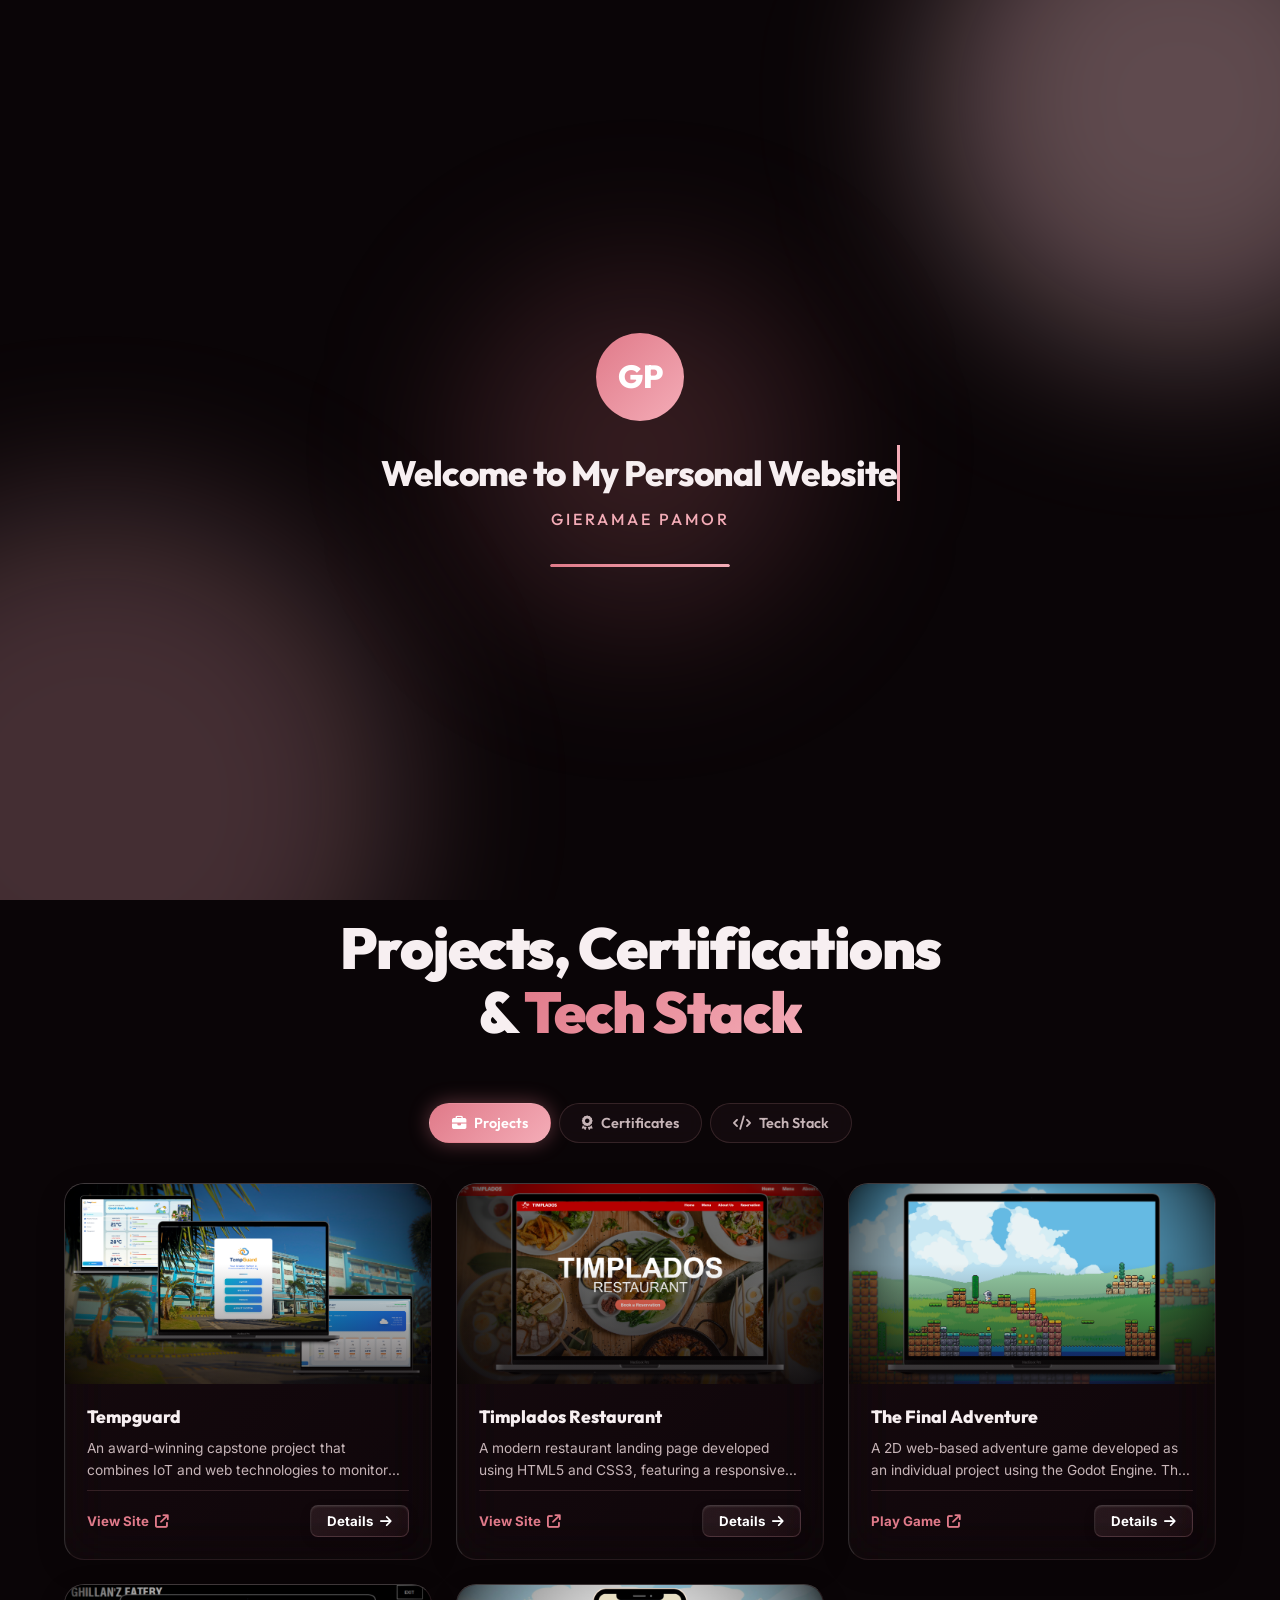
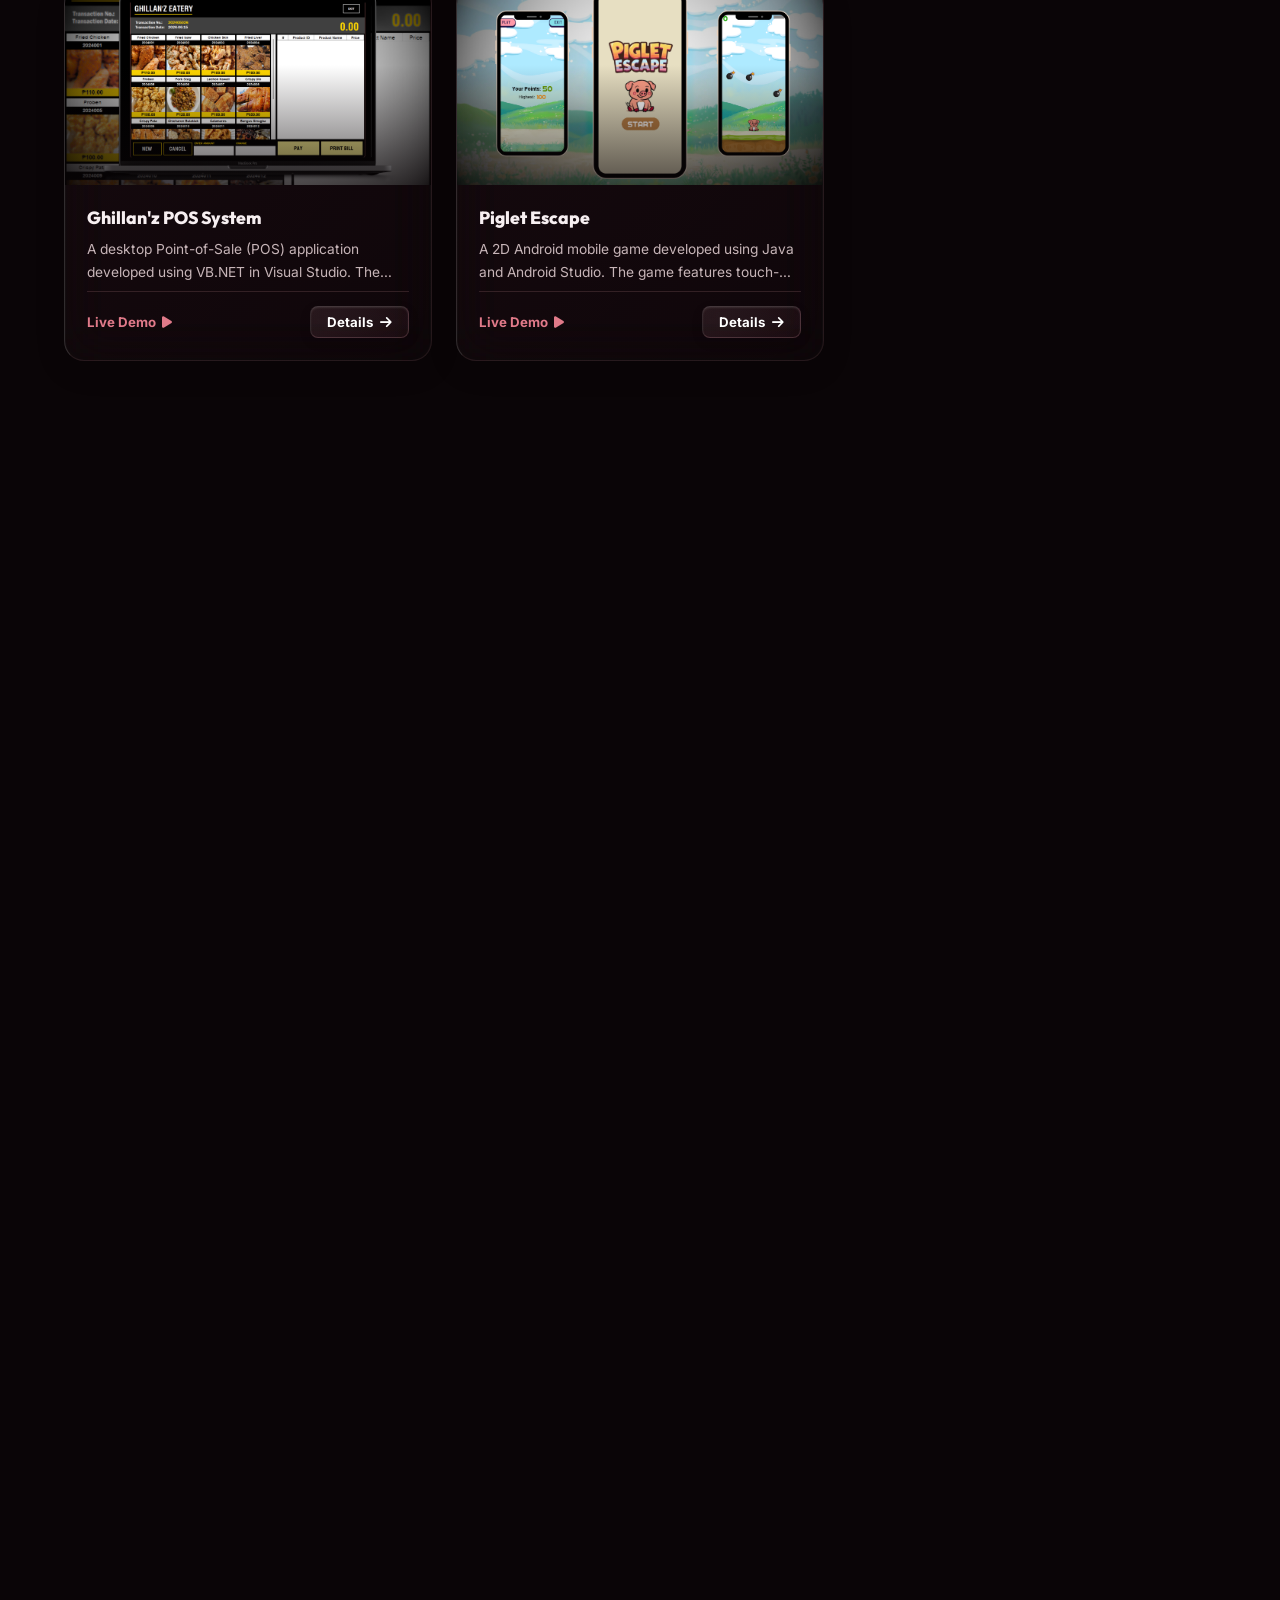
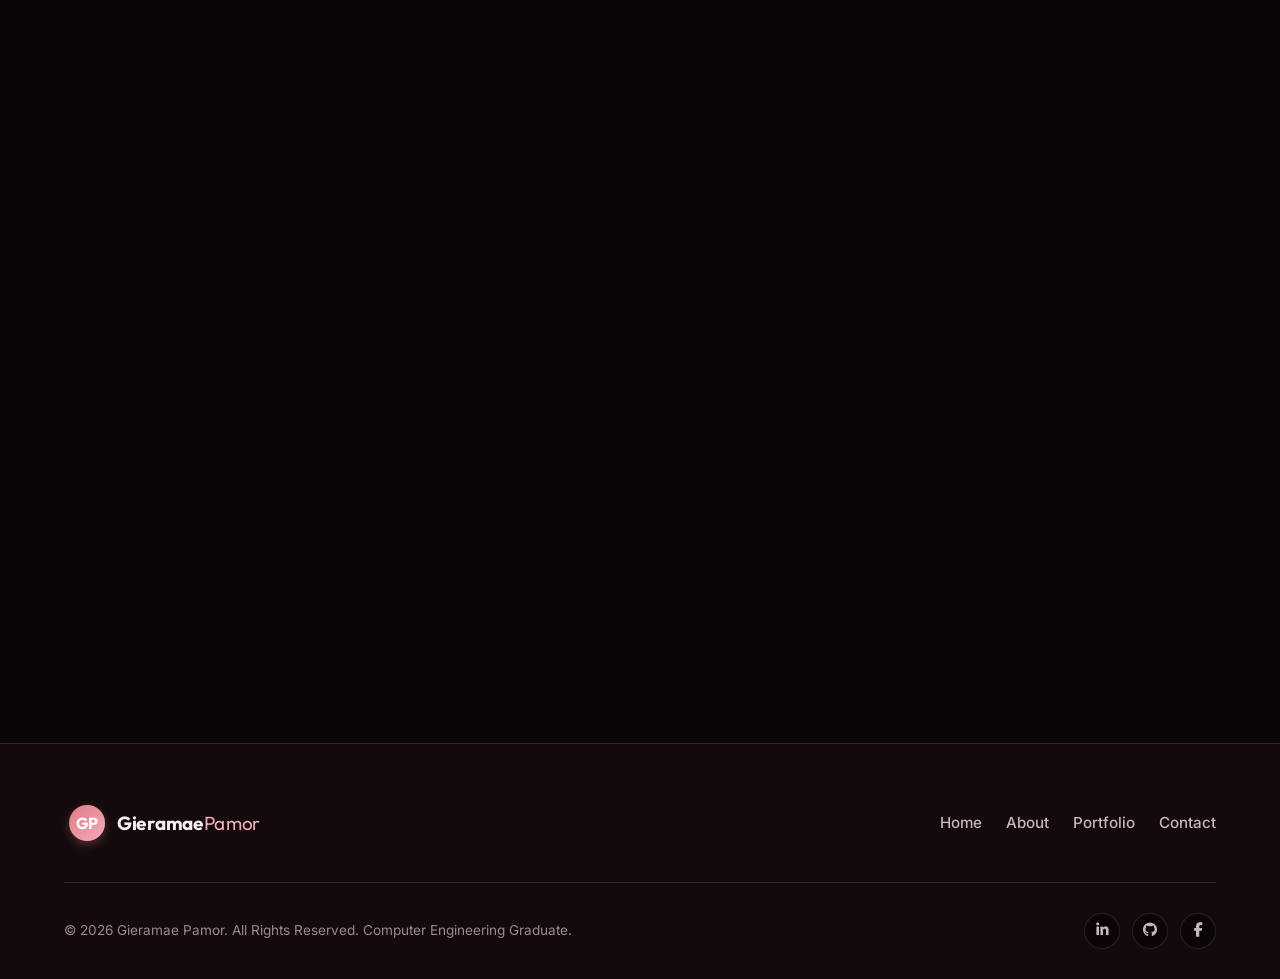
==== commit f7625060: "Update mobile navigation, project details layout, and fix desktop navbar" ====
--- a/index.html
+++ b/index.html
@@ -75,6 +75,11 @@
                     <li><a href="#about" class="nav-link">About</a></li>
                     <li><a href="#contact" class="nav-link">Contact</a></li>
                 </ul>
+                <div class="mobile-nav-socials">
+                    <a href="https://github.com/gieramaepamor-cmyk" target="_blank" rel="noopener noreferrer" aria-label="GitHub"><i class="fa-brands fa-github"></i></a>
+                    <a href="https://www.linkedin.com/in/gieramaepamor/" target="_blank" rel="noopener noreferrer" aria-label="LinkedIn"><i class="fa-brands fa-linkedin-in"></i></a>
+                    <a href="mailto:gieramaegpamor@gmail.com" aria-label="Email"><i class="fa-solid fa-envelope"></i></a>
+                </div>
             </nav>
 
             <div class="header-actions">
@@ -197,7 +202,7 @@
                     </div>
 
                     <div class="giera-tab-panel active" id="tab-projects">
-                        <div class="agency-projects-grid" id="projects-grid">
+                        <div class="agency-projects-grid show-more-collapsed" id="projects-grid">
 
                             <div class="agency-card scroll-reveal" id="project-tempguard">
                                 <div class="agency-card-img" style="height: 200px; padding: 0;">
@@ -275,6 +280,9 @@
                             </div>
 
                         </div>
+                        <div class="show-more-container">
+                            <button class="show-more-btn" onclick="toggleShowMore(this)">Show More <i class="fa-solid fa-chevron-down"></i></button>
+                        </div>
                     </div>
 
                     <div class="giera-tab-panel" id="tab-certificates">
@@ -284,7 +292,7 @@
                         </div>
 
                         <div class="cert-subpanel active" id="subtab-training">
-                            <div class="projects-grid">
+                            <div class="projects-grid show-more-collapsed">
                                 <div class="agency-card scroll-reveal">
                                     <div class="agency-card-img" style="height: 200px; padding: 0;">
                                         <img src="assets/certificates/Training1.png" alt="Training Certificate 1" style="width:100%; height:100%; object-fit:cover;">
@@ -336,10 +344,13 @@
                                     </div>
                                 </div>
                             </div>
+                            <div class="show-more-container">
+                                <button class="show-more-btn" onclick="toggleShowMore(this)">Show More <i class="fa-solid fa-chevron-down"></i></button>
+                            </div>
                         </div>
 
                         <div class="cert-subpanel" id="subtab-seminars">
-                            <div class="projects-grid">
+                            <div class="projects-grid show-more-collapsed">
                                 <div class="agency-card scroll-reveal">
                                     <div class="agency-card-img" style="height: 200px; padding: 0;">
                                         <img src="assets/certificates/Seminar1.png" alt="Seminar 1" style="width:100%; height:100%; object-fit:cover;">
@@ -429,6 +440,9 @@
                                         </div>
                                     </div>
                                 </div>
+                            </div>
+                            <div class="show-more-container">
+                                <button class="show-more-btn" onclick="toggleShowMore(this)">Show More <i class="fa-solid fa-chevron-down"></i></button>
                             </div>
                         </div>
                     </div>
@@ -704,6 +718,37 @@
         <i class="fa-solid fa-arrow-up"></i>
     </button>
 
+    <script>
+        document.addEventListener("DOMContentLoaded", function() {
+            const containers = document.querySelectorAll('.show-more-container');
+            containers.forEach(container => {
+                const grid = container.previousElementSibling;
+                if (grid && grid.querySelectorAll('.agency-card').length <= 3) {
+                    container.style.display = 'none';
+                    // Optional: remove the class so it doesn't get collapsed at all
+                    grid.classList.remove('show-more-collapsed');
+                }
+            });
+        });
+
+        function toggleShowMore(btn) {
+            const container = btn.parentElement.previousElementSibling;
+            if (container && container.classList.contains('show-more-collapsed')) {
+                container.classList.remove('show-more-collapsed');
+                btn.innerHTML = 'Show Less <i class="fa-solid fa-chevron-up"></i>';
+            } else if (container) {
+                container.classList.add('show-more-collapsed');
+                btn.innerHTML = 'Show More <i class="fa-solid fa-chevron-down"></i>';
+                const headerOffset = 100;
+                const elementPosition = container.getBoundingClientRect().top;
+                const offsetPosition = elementPosition + window.scrollY - headerOffset;
+                window.scrollTo({
+                    top: offsetPosition,
+                    behavior: 'smooth'
+                });
+            }
+        }
+    </script>
     <script src="script.js"></script>
 </body>
 </html>
--- a/style.css
+++ b/style.css
@@ -5422,3 +5422,1069 @@
     .pd2-right { position: static; }
     .pd2-container { padding: 28px 24px 60px; }
 }
+
+/* Hide mobile nav socials by default on desktop */
+.mobile-nav-socials {
+    display: none;
+}
+
+/* =============================================
+   RESPONSIVE DESIGN — ALL SCREEN SIZES
+   ============================================= */
+
+/* --- Large Desktop (≤ 1200px) --- */
+@media (max-width: 1200px) {
+    .hero-split-layout {
+        gap: 28px;
+    }
+
+    .about-agency-grid {
+        gap: 48px;
+    }
+
+    .giera-scroll-grid {
+        grid-template-columns: repeat(3, 1fr);
+    }
+}
+
+/* --- Desktop (≤ 1024px) --- */
+@media (max-width: 1024px) {
+    /* Header */
+    .header {
+        width: 95%;
+        top: 16px;
+    }
+
+    /* Hero */
+    .hero-split-layout {
+        grid-template-columns: 1fr 1fr;
+        gap: 24px;
+    }
+
+    .hero-title-compact {
+        font-size: clamp(2.4rem, 4vw, 3.6rem);
+    }
+
+    .profile-circle-backdrop {
+        width: 420px;
+        height: 210px;
+        border-radius: 210px 210px 0 0;
+    }
+
+    .profile-arch-img {
+        height: 420px;
+    }
+
+    /* Portfolio */
+    .agency-projects-grid {
+        grid-template-columns: repeat(2, 1fr);
+    }
+
+    .giera-scroll-grid {
+        grid-template-columns: repeat(4, 1fr);
+        gap: 16px;
+    }
+
+    .giera-tech-icon-card img {
+        width: 80px;
+        height: 80px;
+    }
+
+    /* About */
+    .about-agency-grid {
+        grid-template-columns: 1fr;
+        gap: 40px;
+    }
+
+    .about-agency-img {
+        max-width: 340px;
+        margin: 0 auto;
+    }
+
+    .about-agency-badge {
+        right: 0;
+    }
+
+    /* Contact */
+    .contact-grid {
+        grid-template-columns: 1fr;
+        gap: 40px;
+    }
+
+    /* Project Details - Reorder for mobile */
+    .pd2-grid {
+        display: flex;
+        flex-direction: column;
+        gap: 28px;
+    }
+
+    .pd2-left,
+    .pd2-right {
+        display: contents; /* strip the wrapper so children can be flex-ordered */
+    }
+
+    /* Assign explicit order */
+    .pd2-image-wrapper { order: 1; }
+    .pd2-title { order: 2; margin-top: 8px; }
+    .pd2-desc-box { order: 3; }
+    .pd2-tech-section { order: 4; }
+    .pd2-features-card { order: 5; }
+    .pd2-responsibilities { order: 6; }
+}
+
+/* --- Tablet (≤ 900px) --- */
+@media (max-width: 900px) {
+    /* Hero split layout */
+    .hero-split-layout {
+        grid-template-columns: 1fr;
+        gap: 0;
+        text-align: center;
+    }
+
+    .hero-split-text,
+    .compact-hero-text {
+        align-items: center;
+        max-width: 100%;
+    }
+
+    .hero-greeting-badge {
+        margin-left: auto;
+        margin-right: auto;
+    }
+
+    .hero-description-compact {
+        max-width: 100%;
+        text-align: center;
+    }
+
+    .hero-tech-pills {
+        justify-content: center;
+    }
+
+    .hero-social-icons {
+        justify-content: center;
+    }
+
+    .hero-split-image {
+        justify-content: center;
+        margin-top: 16px;
+    }
+
+    .hero-portrait-circle {
+        min-height: 360px;
+    }
+
+    .profile-circle-backdrop {
+        width: 340px;
+        height: 170px;
+        border-radius: 170px 170px 0 0;
+        bottom: 0;
+    }
+
+    .profile-arch-img {
+        height: 360px;
+    }
+
+    /* Navigation */
+    .nav-links {
+        gap: 32px;
+    }
+
+    /* Tabs */
+    .giera-tabs {
+        gap: 6px;
+    }
+
+    .giera-tab,
+    .cert-subtab,
+    .tech-subtab {
+        padding: 8px 16px;
+        font-size: 0.85rem;
+    }
+
+    /* Tech Stack grid */
+    .giera-scroll-grid {
+        grid-template-columns: repeat(3, 1fr);
+        gap: 14px;
+    }
+
+    .giera-tech-icon-card img {
+        width: 70px;
+        height: 70px;
+    }
+
+    /* Modal */
+    .agency-modal-inner {
+        grid-template-columns: 1fr;
+    }
+
+    .agency-modal-img {
+        min-height: 180px;
+    }
+
+    /* About stats */
+    .about-agency-stats {
+        gap: 20px;
+        flex-wrap: wrap;
+    }
+
+    .agency-stat-num {
+        font-size: 2rem;
+    }
+
+    /* Section header */
+    .agency-section-title {
+        font-size: clamp(1.8rem, 5vw, 3rem);
+    }
+}
+
+/* --- Mobile Landscape / Large Phone (≤ 768px) --- */
+@media (max-width: 768px) {
+    /* Base sizing */
+    html {
+        font-size: 15px;
+    }
+
+    /* Section padding */
+    .section-padding {
+        padding: 72px 0;
+    }
+
+    /* Container padding */
+    .container {
+        padding: 0 18px;
+    }
+
+    /* Header — becomes a slim bar on mobile */
+    .header {
+        top: 12px;
+        width: 94%;
+        height: 64px;
+    }
+
+    .header.sticky {
+        top: 8px;
+        height: 58px;
+    }
+
+    .logo-text {
+        font-size: 1.1rem;
+    }
+
+    /* Mobile nav already handled above 768px, reinforce here */
+    .mobile-nav-toggle {
+        display: flex;
+        z-index: 1001;
+    }
+
+    .nav-menu {
+        position: fixed;
+        top: 0;
+        right: -100%; /* Go fully off-screen to hide box-shadow */
+        width: 220px;
+        height: 100vh;
+        background: #2a1e22;
+        border-left: none;
+        box-shadow: -4px 0 24px rgba(0, 0, 0, 0.4);
+        padding: 100px 24px 40px;
+        z-index: 1000;
+        transition: right 0.3s cubic-bezier(0.4, 0, 0.2, 1);
+        display: flex;
+        flex-direction: column;
+        justify-content: flex-start;
+        visibility: hidden; /* Hide entirely when closed */
+    }
+
+    .nav-menu.open {
+        right: 0;
+        visibility: visible;
+    }
+
+    .nav-links {
+        flex-direction: column;
+        align-items: flex-start;
+        gap: 6px;
+        margin-bottom: auto; /* Push socials to bottom */
+    }
+
+    /* Mobile Nav Socials */
+    .mobile-nav-socials {
+        display: flex;
+        gap: 16px;
+        margin-top: 40px;
+        align-items: center;
+        opacity: 0; /* Fade in when open */
+        transition: opacity 0.3s ease 0.1s;
+    }
+
+    .nav-menu.open .mobile-nav-socials {
+        opacity: 1;
+    }
+
+    .mobile-nav-socials a {
+        display: flex;
+        align-items: center;
+        justify-content: center;
+        width: 40px;
+        height: 40px;
+        background: rgba(224,122,137,0.15);
+        color: var(--primary-light);
+        border-radius: 10px;
+        font-size: 1.1rem;
+        transition: all 0.2s ease;
+    }
+
+    .mobile-nav-socials a:hover {
+        background: var(--gradient-primary);
+        color: #fff;
+        transform: translateY(-2px);
+    }
+
+    /* Reset ALL base nav-link styles inside the panel */
+    .nav-link {
+        font-size: 1.1rem;
+        font-weight: 600;
+        color: rgba(255, 255, 255, 0.8);
+        padding: 10px 0;
+        width: 100%;
+        text-align: left;
+        display: block;
+        position: static;
+        transition: color 0.15s ease;
+    }
+
+    /* Remove desktop underline decoration */
+    .nav-link::after {
+        display: none;
+    }
+
+    .nav-link:hover {
+        color: #fff;
+    }
+
+    .nav-link.active {
+        color: var(--primary-light);
+    }
+
+    /* Hamburger bars turn pink when open */
+    .mobile-nav-toggle.open .bar {
+        background-color: var(--primary-light);
+    }
+
+    /* Hero */
+    .hero-section {
+        padding-top: calc(var(--header-height) + 12px) !important;
+    }
+
+    .hero-split-layout {
+        grid-template-columns: 1fr;
+        text-align: center;
+    }
+
+    .hero-title-compact {
+        font-size: clamp(2.2rem, 8vw, 3rem);
+    }
+
+    .hero-portrait-circle {
+        min-height: 340px;
+    }
+
+    .profile-circle-backdrop {
+        width: 320px;
+        height: 160px;
+        border-radius: 160px 160px 0 0;
+        bottom: 0;
+    }
+
+    .profile-arch-img {
+        height: 330px;
+    }
+
+    /* Divider marquee */
+    .divider-role {
+        font-size: 0.8rem;
+    }
+
+    .divider-marquee-content {
+        gap: 40px;
+    }
+
+    /* Portfolio tabs */
+    .giera-tabs-wrap {
+        margin-top: 32px;
+    }
+
+    .giera-tabs {
+        margin-bottom: 28px;
+    }
+
+    /* Projects grid */
+    .agency-projects-grid {
+        grid-template-columns: 1fr;
+        gap: 20px;
+    }
+
+    /* Tech stack */
+    .giera-scroll-grid {
+        grid-template-columns: repeat(3, 1fr);
+        gap: 12px;
+    }
+
+    .giera-tech-icon-card {
+        padding: 12px 8px;
+        border-radius: 20px;
+    }
+
+    .giera-tech-icon-card img {
+        width: 60px;
+        height: 60px;
+    }
+
+    .giera-tech-icon-card span {
+        font-size: 0.78rem;
+    }
+
+    /* About */
+    .about-agency-grid {
+        grid-template-columns: 1fr;
+        gap: 36px;
+    }
+
+    .about-agency-pills {
+        justify-content: center;
+    }
+
+    .about-agency-img {
+        max-width: 300px;
+        margin: 0 auto;
+    }
+
+    .about-agency-stats {
+        flex-direction: row;
+        justify-content: space-around;
+        gap: 8px;
+    }
+
+    .about-agency-stat {
+        flex: 1;
+        align-items: center;
+        text-align: center;
+    }
+
+    .agency-stat-num {
+        font-size: 1.8rem;
+    }
+
+    .about-agency-badge {
+        right: 0;
+        bottom: 10px;
+    }
+
+    /* Contact */
+    .contact-grid {
+        grid-template-columns: 1fr;
+        gap: 32px;
+    }
+
+    .giera-form-card {
+        padding: 28px 20px;
+    }
+
+    /* Footer */
+    .footer-top {
+        flex-direction: column;
+        align-items: center;
+        text-align: center;
+        gap: 20px;
+    }
+
+    .footer-nav {
+        flex-direction: row;
+        flex-wrap: nowrap;
+        justify-content: center;
+        gap: 20px;
+    }
+
+    .footer-bottom {
+        flex-direction: column;
+        align-items: center;
+        text-align: center;
+        gap: 16px;
+    }
+
+    /* Modals */
+    .agency-modal-panel {
+        width: 95%;
+        max-height: 92vh;
+    }
+
+    .agency-modal-inner {
+        grid-template-columns: 1fr;
+    }
+
+    .agency-modal-content {
+        padding: 24px 20px;
+    }
+
+    .agency-modal-img {
+        min-height: 160px;
+    }
+
+    .modal-content {
+        width: 95%;
+        max-height: 92vh;
+    }
+
+    .modal-scroll-area {
+        padding: 24px;
+    }
+
+    .modal-title {
+        font-size: 1.8rem;
+    }
+
+    .modal-img-wrap {
+        height: 200px;
+    }
+
+    /* Scroll to top */
+    .scroll-to-top {
+        bottom: 20px;
+        right: 16px;
+        width: 42px;
+        height: 42px;
+    }
+
+    /* Intro splash */
+    .intro-name {
+        font-size: 1.6rem;
+    }
+
+    .intro-circle {
+        width: 72px;
+        height: 72px;
+        font-size: 1.6rem;
+    }
+
+    /* Section title */
+    .section-title-gradient {
+        font-size: clamp(1.8rem, 6vw, 2.4rem);
+    }
+
+    .agency-section-title {
+        font-size: clamp(1.7rem, 6vw, 2.6rem);
+        letter-spacing: -0.5px;
+    }
+
+    /* Cert subtabs */
+    .giera-tabs:has(.cert-subtab),
+    .giera-tabs:has(.tech-subtab) {
+        margin-top: -10px;
+        margin-bottom: 24px;
+    }
+
+    /* Projects grid (certificates) */
+    .projects-grid {
+        grid-template-columns: 1fr;
+    }
+}
+
+/* --- Small Mobile (≤ 600px) --- */
+@media (max-width: 600px) {
+    html {
+        font-size: 14px;
+    }
+
+    .container {
+        padding: 0 16px;
+    }
+
+    /* Header */
+    .header {
+        width: 96%;
+        top: 10px;
+        height: 60px;
+        border-radius: 999px;
+    }
+
+    .logo-circle {
+        width: 32px;
+        height: 32px;
+        font-size: 0.9rem;
+    }
+
+    .logo-text {
+        font-size: 1rem;
+    }
+
+    /* Hero */
+    .hero-section {
+        padding-top: calc(var(--header-height) + 8px) !important;
+    }
+
+    .hero-title-compact {
+        font-size: clamp(1.9rem, 9vw, 2.6rem);
+    }
+
+    .hero-description-compact {
+        font-size: 0.95rem;
+    }
+
+    .hero-portrait-circle {
+        min-height: 310px;
+    }
+
+    .profile-circle-backdrop {
+        width: 290px;
+        height: 145px;
+        border-radius: 145px 145px 0 0;
+        bottom: 0;
+    }
+
+    .profile-arch-img {
+        height: 300px;
+    }
+
+    .hero-tech-pill {
+        font-size: 0.75rem;
+        padding: 5px 11px;
+    }
+
+    .hero-social-icon {
+        width: 34px;
+        height: 34px;
+        font-size: 0.85rem;
+    }
+
+    /* Hero greeting badge */
+    .hero-greeting-badge {
+        font-size: 0.72rem;
+        padding: 5px 12px;
+    }
+
+    /* Section padding */
+    .section-padding {
+        padding: 56px 0;
+    }
+
+    /* Tabs wrapping */
+    .giera-tabs {
+        gap: 6px;
+        justify-content: center;
+    }
+
+    .giera-tab,
+    .cert-subtab,
+    .tech-subtab {
+        padding: 7px 13px;
+        font-size: 0.8rem;
+    }
+
+    /* Tech stack */
+    .giera-scroll-grid {
+        grid-template-columns: repeat(3, 1fr);
+        gap: 10px;
+    }
+
+    .giera-tech-icon-card img {
+        width: 56px;
+        height: 56px;
+    }
+
+    .giera-tech-icon-card {
+        padding: 10px 6px;
+        border-radius: 16px;
+        gap: 10px;
+    }
+
+    .giera-tech-icon-card span {
+        font-size: 0.72rem;
+    }
+
+    /* Agency cards */
+    .agency-card-body {
+        padding: 16px;
+    }
+
+    .agency-card-title {
+        font-size: 1rem;
+    }
+
+    /* About */
+    .about-agency-grid {
+        gap: 28px;
+    }
+
+    .about-agency-img {
+        max-width: 260px;
+    }
+
+    .about-agency-stats {
+        flex-direction: row;
+        justify-content: space-around;
+        gap: 6px;
+        padding: 16px 0;
+    }
+
+    .about-agency-stat {
+        flex: 1;
+        align-items: center;
+        text-align: center;
+    }
+
+    .agency-stat-num {
+        font-size: 1.6rem;
+        letter-spacing: -1px;
+    }
+
+    .agency-stat-label {
+        font-size: 0.7rem;
+    }
+
+    .about-agency-pills {
+        gap: 6px;
+    }
+
+    .agency-pill {
+        padding: 5px 10px;
+        font-size: 0.75rem;
+    }
+
+    .about-agency-badge {
+        position: relative;
+        bottom: auto;
+        right: auto;
+        margin-top: 16px;
+        display: inline-flex;
+    }
+
+    .about-agency-text-col {
+        gap: 16px;
+    }
+
+    /* Contact */
+    .giera-contact-intro {
+        padding: 20px;
+    }
+
+    .giera-contact-card {
+        padding: 12px 16px;
+    }
+
+    .giera-contact-value {
+        font-size: 0.82rem;
+        word-break: break-all;
+    }
+
+    .giera-form-card {
+        padding: 20px 16px;
+    }
+
+    /* Footer */
+    .footer {
+        padding: 40px 0 24px;
+    }
+
+    .footer-nav {
+        gap: 10px 18px;
+    }
+
+    /* Section titles */
+    .section-title-gradient {
+        font-size: clamp(1.6rem, 7vw, 2rem);
+    }
+
+    .agency-section-title {
+        font-size: clamp(1.5rem, 7vw, 2.2rem);
+        letter-spacing: -0.3px;
+    }
+
+    /* Modals */
+    .agency-modal-panel {
+        width: 97%;
+        border-radius: 16px;
+    }
+
+    .agency-modal-content {
+        padding: 20px 16px;
+    }
+
+    .agency-modal-title {
+        font-size: 1.4rem;
+    }
+
+    .modal-scroll-area {
+        padding: 20px 16px;
+    }
+
+    .modal-title {
+        font-size: 1.5rem;
+    }
+
+    .modal-img-wrap {
+        height: 170px;
+    }
+
+    /* Projects-grid in certs/seminars */
+    .projects-grid {
+        grid-template-columns: 1fr;
+        gap: 20px;
+    }
+
+    /* Intro */
+    .intro-name {
+        font-size: 1.3rem;
+    }
+
+    .intro-progress-bar {
+        width: 140px;
+    }
+
+    /* Divider */
+    .divider-marquee-content {
+        gap: 28px;
+    }
+
+    .divider-role {
+        font-size: 0.72rem;
+        letter-spacing: 1.5px;
+    }
+}
+
+/* --- Extra Small Mobile (≤ 480px) --- */
+@media (max-width: 480px) {
+    .container {
+        padding: 0 14px;
+    }
+
+    /* Header */
+    .header {
+        width: 97%;
+        height: 56px;
+        top: 8px;
+    }
+
+    .logo-text {
+        font-size: 0.95rem;
+    }
+
+    .nav-menu {
+        width: 200px;
+        padding: 90px 24px 32px;
+    }
+
+    /* Hero */
+    .hero-title-compact {
+        font-size: clamp(1.75rem, 10vw, 2.4rem);
+    }
+
+    .hero-portrait-circle {
+        min-height: 280px;
+    }
+
+    .profile-circle-backdrop {
+        width: 260px;
+        height: 130px;
+        border-radius: 130px 130px 0 0;
+        bottom: 0;
+    }
+
+    .profile-arch-img {
+        height: 270px;
+    }
+
+    /* Tech stack — single row scrollable */
+    .giera-scroll-grid {
+        grid-template-columns: repeat(3, 1fr);
+        gap: 8px;
+    }
+
+    .giera-tech-icon-card img {
+        width: 48px;
+        height: 48px;
+    }
+
+    /* About section agency badge — hide decorative badge on very small */
+    .about-agency-badge {
+        display: none;
+    }
+
+    /* Tabs */
+    .giera-tab,
+    .cert-subtab,
+    .tech-subtab {
+        padding: 6px 12px;
+        font-size: 0.78rem;
+        gap: 5px;
+    }
+
+    .giera-tab i,
+    .cert-subtab i,
+    .tech-subtab i {
+        display: none;
+    }
+
+    /* Cards */
+    .agency-card-body {
+        padding: 14px;
+        gap: 6px;
+    }
+
+    /* Contact */
+    .giera-contact-value {
+        font-size: 0.78rem;
+    }
+
+    /* Section labels */
+    .agency-section-label {
+        font-size: 0.72rem;
+        letter-spacing: 2px;
+    }
+
+    /* Footer socials */
+    .footer-socials {
+        gap: 10px;
+    }
+
+    /* Modal */
+    .modal-title {
+        font-size: 1.35rem;
+    }
+
+    /* Form */
+    .form-title {
+        font-size: 1.15rem;
+    }
+}
+
+/* --- Very Small Mobile (≤ 360px) --- */
+@media (max-width: 360px) {
+    html {
+        font-size: 13px;
+    }
+
+    .container {
+        padding: 0 12px;
+    }
+
+    .header {
+        width: 98%;
+        height: 54px;
+    }
+
+    .logo-text {
+        display: none;
+    }
+
+    .hero-title-compact {
+        font-size: clamp(1.6rem, 11vw, 2.1rem);
+    }
+
+    .profile-circle-backdrop {
+        width: 230px;
+        height: 115px;
+        border-radius: 115px 115px 0 0;
+        bottom: 0;
+    }
+
+    .profile-arch-img {
+        height: 240px;
+    }
+
+    .hero-portrait-circle {
+        min-height: 250px;
+    }
+
+    .giera-scroll-grid {
+        grid-template-columns: repeat(2, 1fr);
+        gap: 6px;
+    }
+
+    .giera-tech-icon-card img {
+        width: 40px;
+        height: 40px;
+    }
+
+    .giera-tech-icon-card span {
+        font-size: 0.65rem;
+    }
+
+    /* Ensure no horizontal overflow */
+    .hero-tech-pills {
+        gap: 5px;
+    }
+
+    .hero-tech-pill {
+        font-size: 0.68rem;
+        padding: 4px 9px;
+    }
+}
+
+/* --- Touch & Mobile Usability Tweaks --- */
+@media (hover: none) and (pointer: coarse) {
+    /* Remove hover-only transforms on touch */
+    .agency-card:hover,
+    .giera-tech-icon-card:hover,
+    .hero-portrait-circle:hover .profile-arch-img {
+        transform: none;
+    }
+
+    /* Make contact cards easier to tap */
+    .giera-contact-card {
+        padding: 14px 18px;
+    }
+
+    /* Show arrows by default on touch (no hover) */
+    .giera-contact-arrow {
+        opacity: 0.4;
+        transform: translateX(0);
+    }
+}
+
+/* --- Prevent horizontal overflow globally --- */
+html, body {
+    overflow-x: hidden;
+    max-width: 100vw;
+}
+
+.hero-split-layout,
+.hero-portrait-circle,
+.hero-bg-blobs,
+.ambient-bg {
+    max-width: 100%;
+}
+
+/* Show More Feature */
+.show-more-container {
+    display: none;
+    text-align: center;
+    margin-top: 32px;
+}
+
+@media (max-width: 900px) {
+    .show-more-collapsed .agency-card:nth-child(n+4) {
+        display: none !important;
+    }
+    .show-more-container {
+        display: block;
+    }
+}
+
+.show-more-btn {
+    background: transparent;
+    border: 1px solid var(--primary);
+    color: var(--primary);
+    padding: 12px 28px;
+    border-radius: 30px;
+    font-weight: 600;
+    cursor: pointer;
+    transition: all 0.3s ease;
+    font-family: var(--font-body);
+}
+
+.show-more-btn:hover {
+    background: var(--primary);
+    color: #fff;
+    transform: translateY(-2px);
+    box-shadow: 0 4px 12px rgba(224, 122, 137, 0.3);
+}
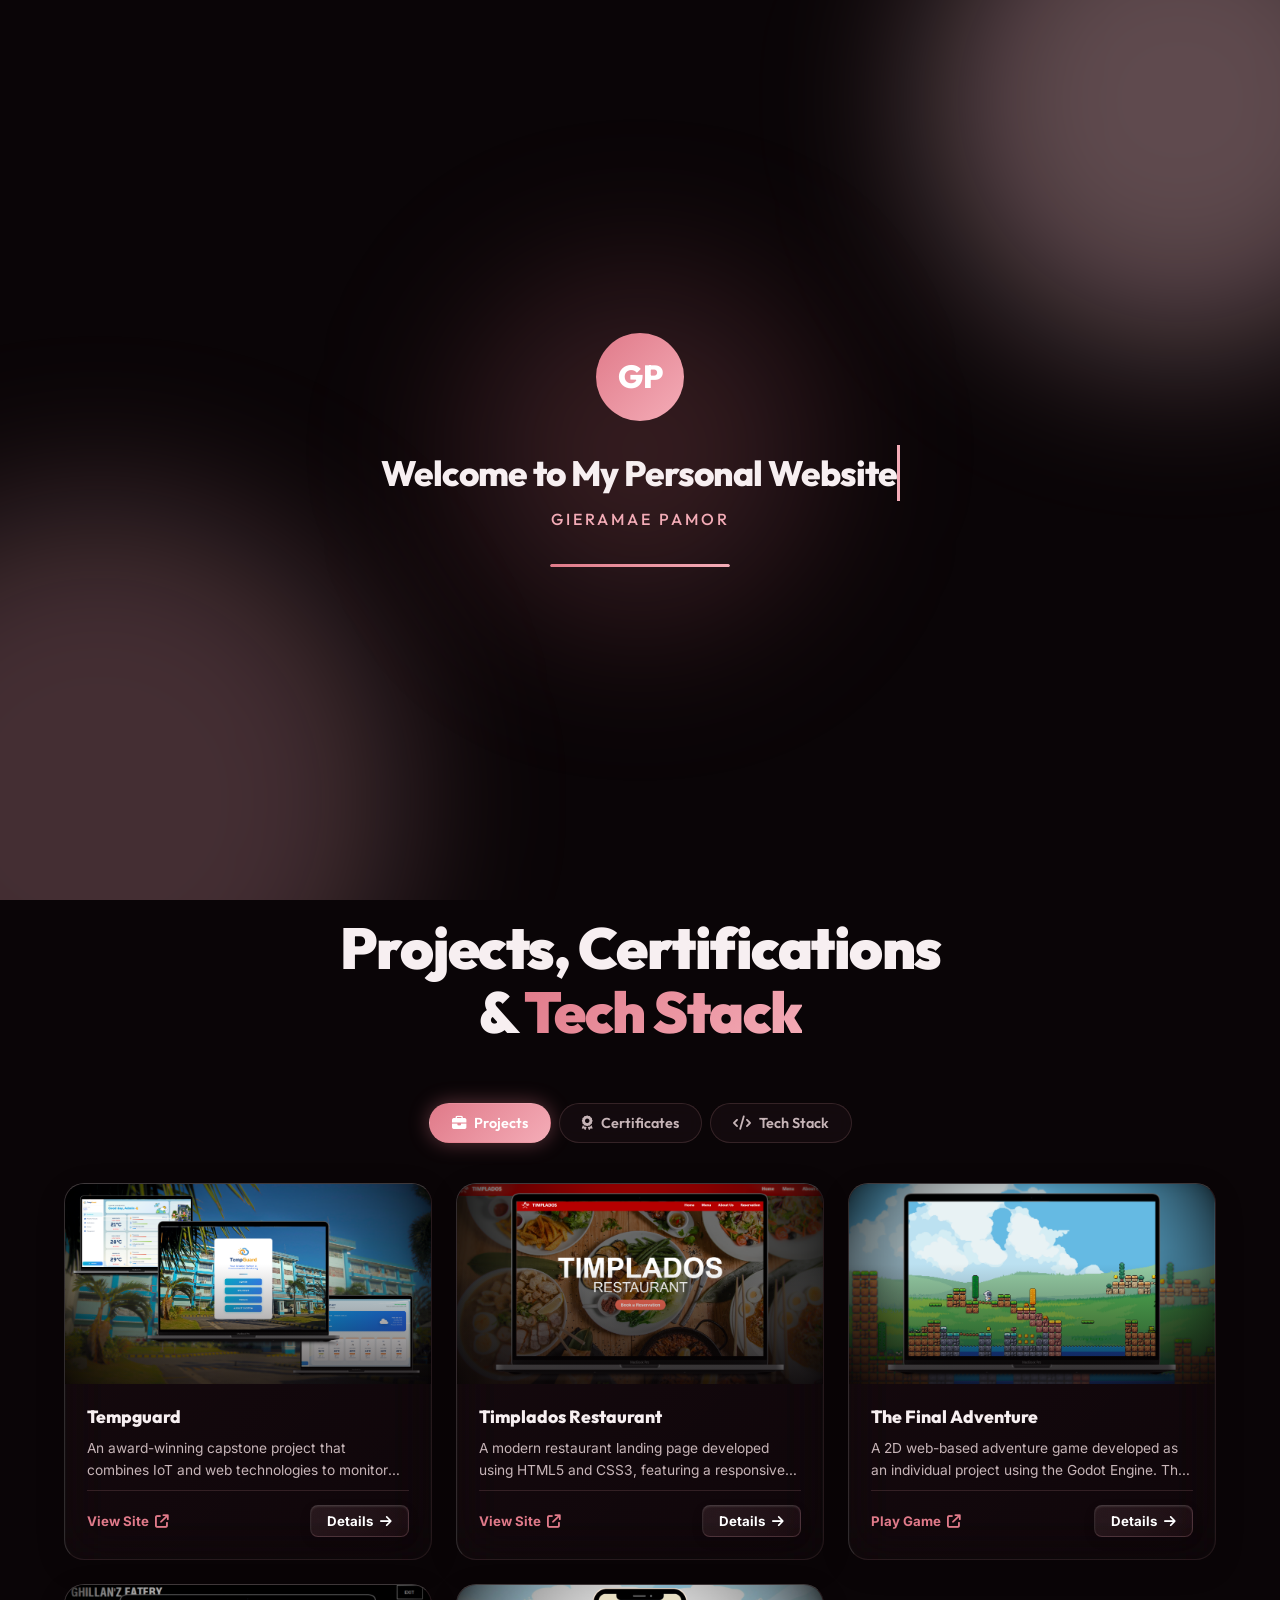
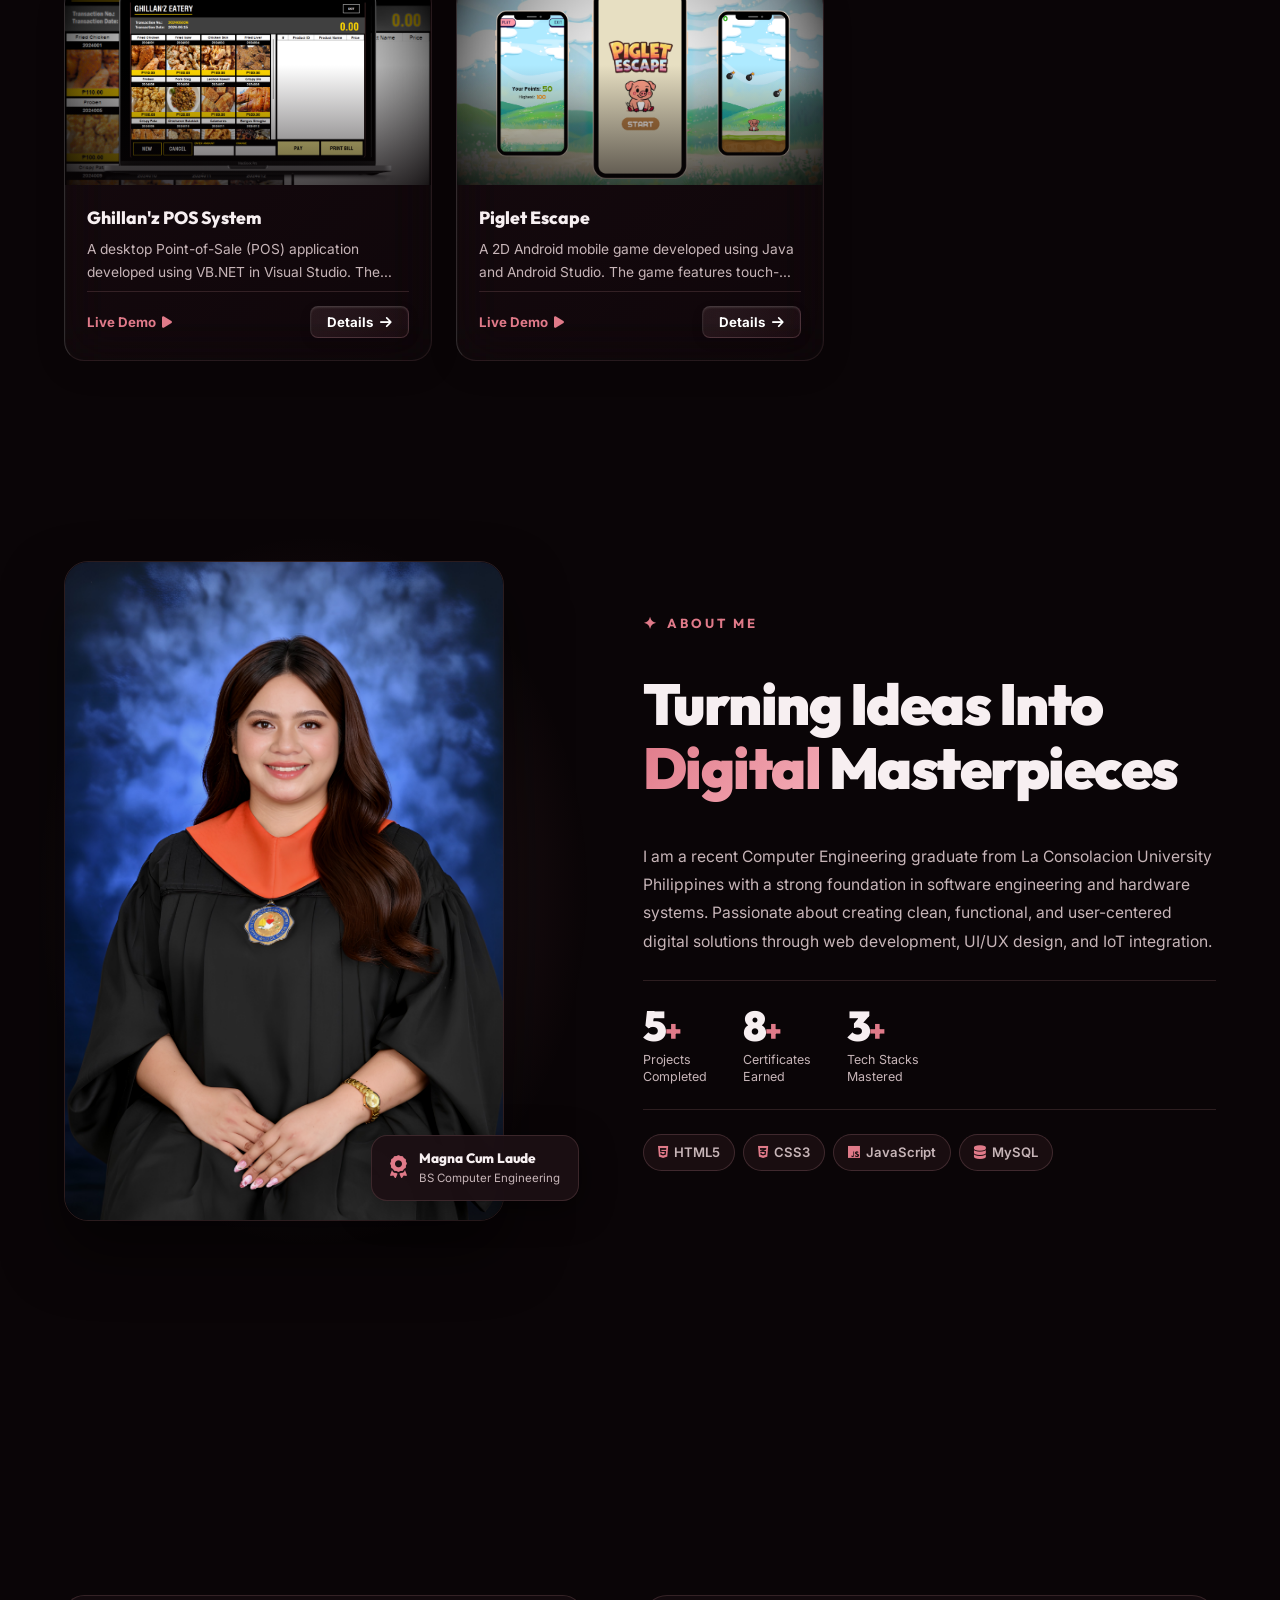
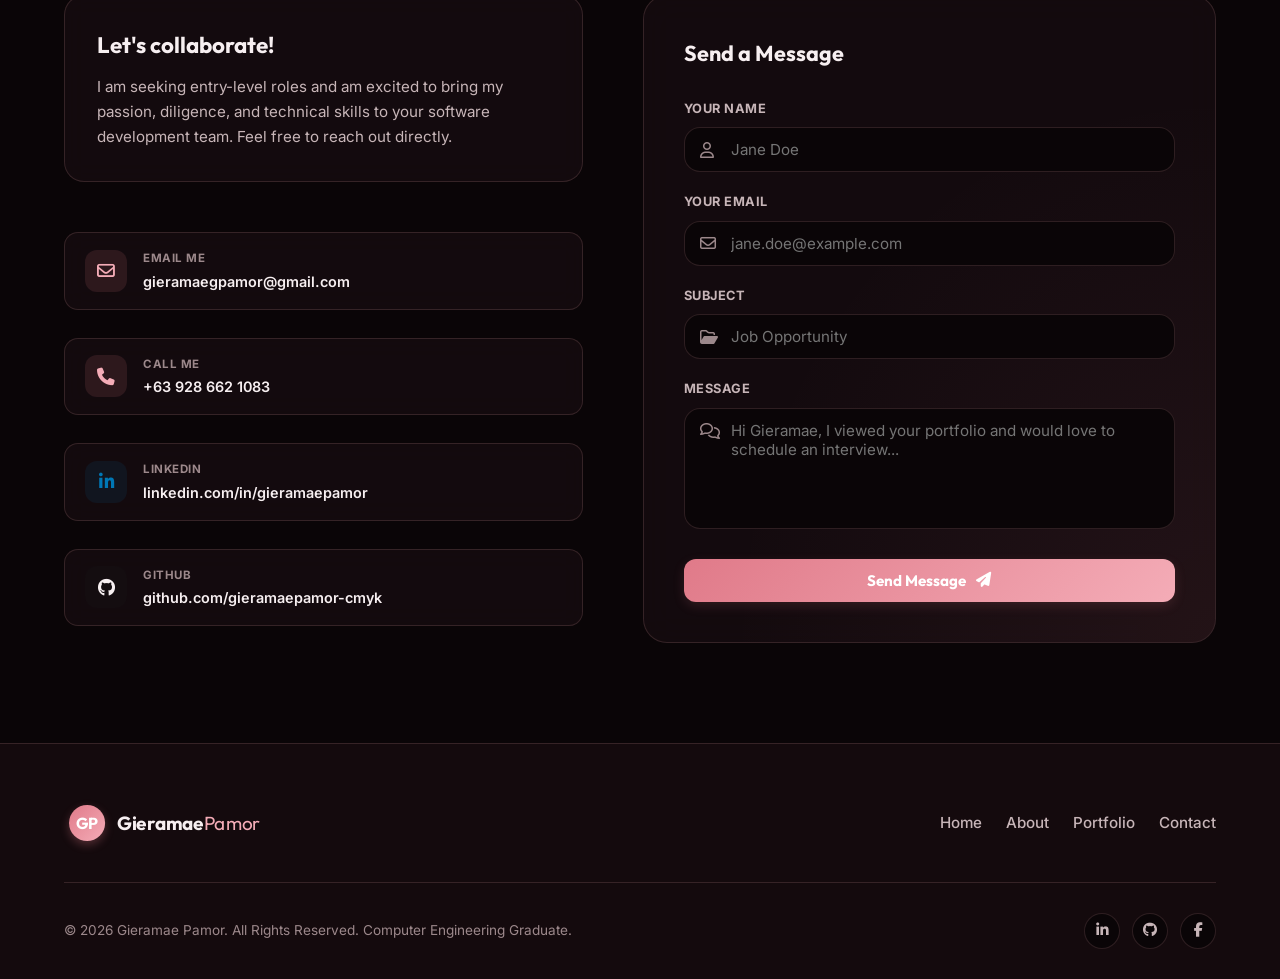
==== commit 3e110b58: "Fix formsubmit implementation by using native POST to trigger activation email and adding name attri" ====
--- a/index.html
+++ b/index.html
@@ -12,7 +12,7 @@
     <meta property="og:description" content="Discover the professional portfolio of Gieramae Pamor—showcasing software engineering, web development, and embedded systems projects.">
     <meta property="og:image" content="assets/images/profile.png">
     
-    <title>Gieramae Pamor | Computer Engineering Graduate Portfolio</title>
+    <title>Gieramae Pamor | Portfolio</title>
 
     <!-- Google Fonts -->
     <link rel="preconnect" href="https://fonts.googleapis.com">
@@ -612,13 +612,15 @@
                         <div class="giera-form-card">
                             <div class="giera-form-card-glow"></div>
                             <h3 class="form-title">Send a Message</h3>
-                            <form id="portfolio-contact-form">
+                            <form id="portfolio-contact-form" action="https://formsubmit.co/gieramaegpamor@gmail.com" method="POST">
+                                <input type="hidden" name="_next" value="https://gieramaepamor-cmyk.github.io/Personal-Website/">
+                                <input type="hidden" name="_captcha" value="false">
                                 <div class="form-row">
                                     <div class="form-group">
                                         <label for="form-name">Your Name</label>
                                         <div class="input-wrapper">
                                             <i class="fa-regular fa-user input-icon"></i>
-                                            <input type="text" id="form-name" required placeholder="Jane Doe">
+                                            <input type="text" id="form-name" name="name" required placeholder="Jane Doe">
                                         </div>
                                     </div>
                                 </div>
@@ -627,7 +629,7 @@
                                         <label for="form-email">Your Email</label>
                                         <div class="input-wrapper">
                                             <i class="fa-regular fa-envelope input-icon"></i>
-                                            <input type="email" id="form-email" required placeholder="jane.doe@example.com">
+                                            <input type="email" id="form-email" name="email" required placeholder="jane.doe@example.com">
                                         </div>
                                     </div>
                                 </div>
@@ -636,7 +638,7 @@
                                         <label for="form-subject">Subject</label>
                                         <div class="input-wrapper">
                                             <i class="fa-regular fa-folder-open input-icon"></i>
-                                            <input type="text" id="form-subject" required placeholder="Job Opportunity">
+                                            <input type="text" id="form-subject" name="_subject" required placeholder="Job Opportunity">
                                         </div>
                                     </div>
                                 </div>
@@ -645,7 +647,7 @@
                                         <label for="form-message">Message</label>
                                         <div class="input-wrapper">
                                             <i class="fa-regular fa-comments textarea-icon"></i>
-                                            <textarea id="form-message" required rows="5" placeholder="Hi Gieramae, I viewed your portfolio and would love to schedule an interview..."></textarea>
+                                            <textarea id="form-message" name="message" required rows="5" placeholder="Hi Gieramae, I viewed your portfolio and would love to schedule an interview..."></textarea>
                                         </div>
                                     </div>
                                 </div>
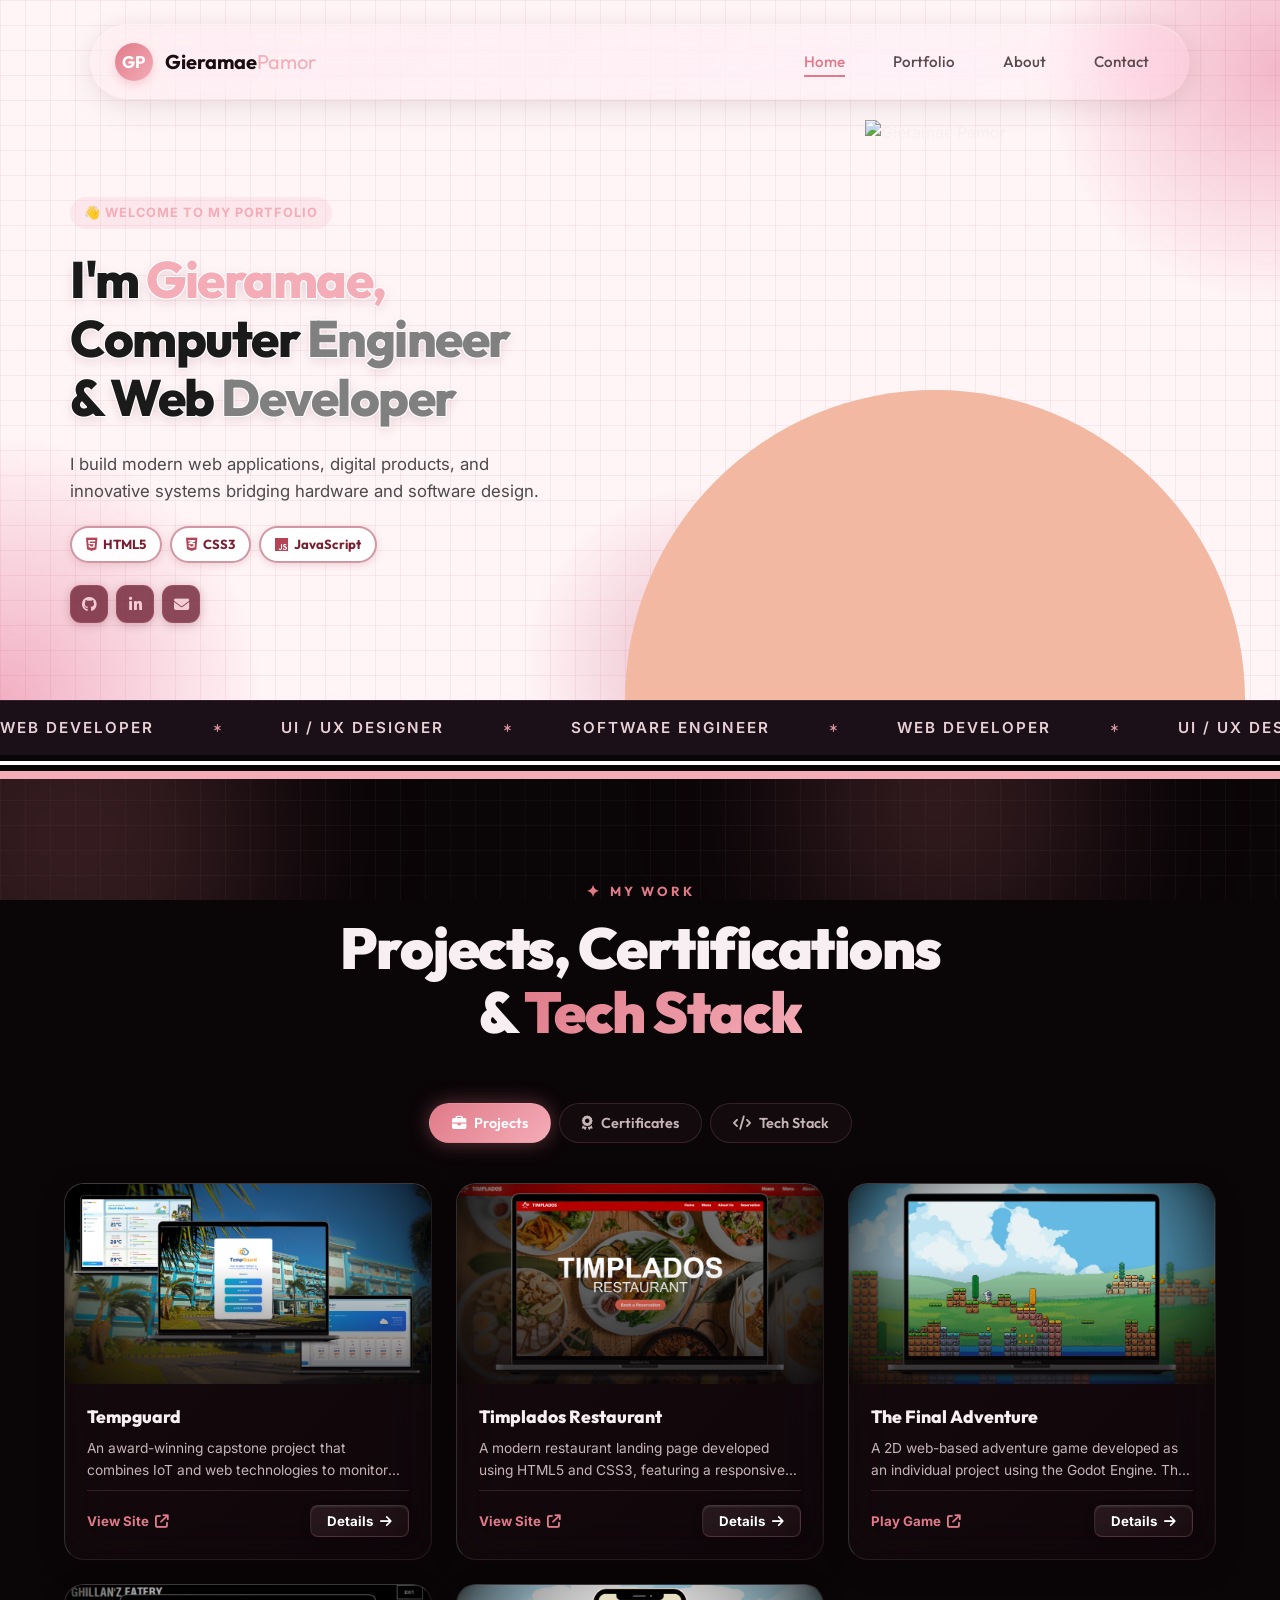
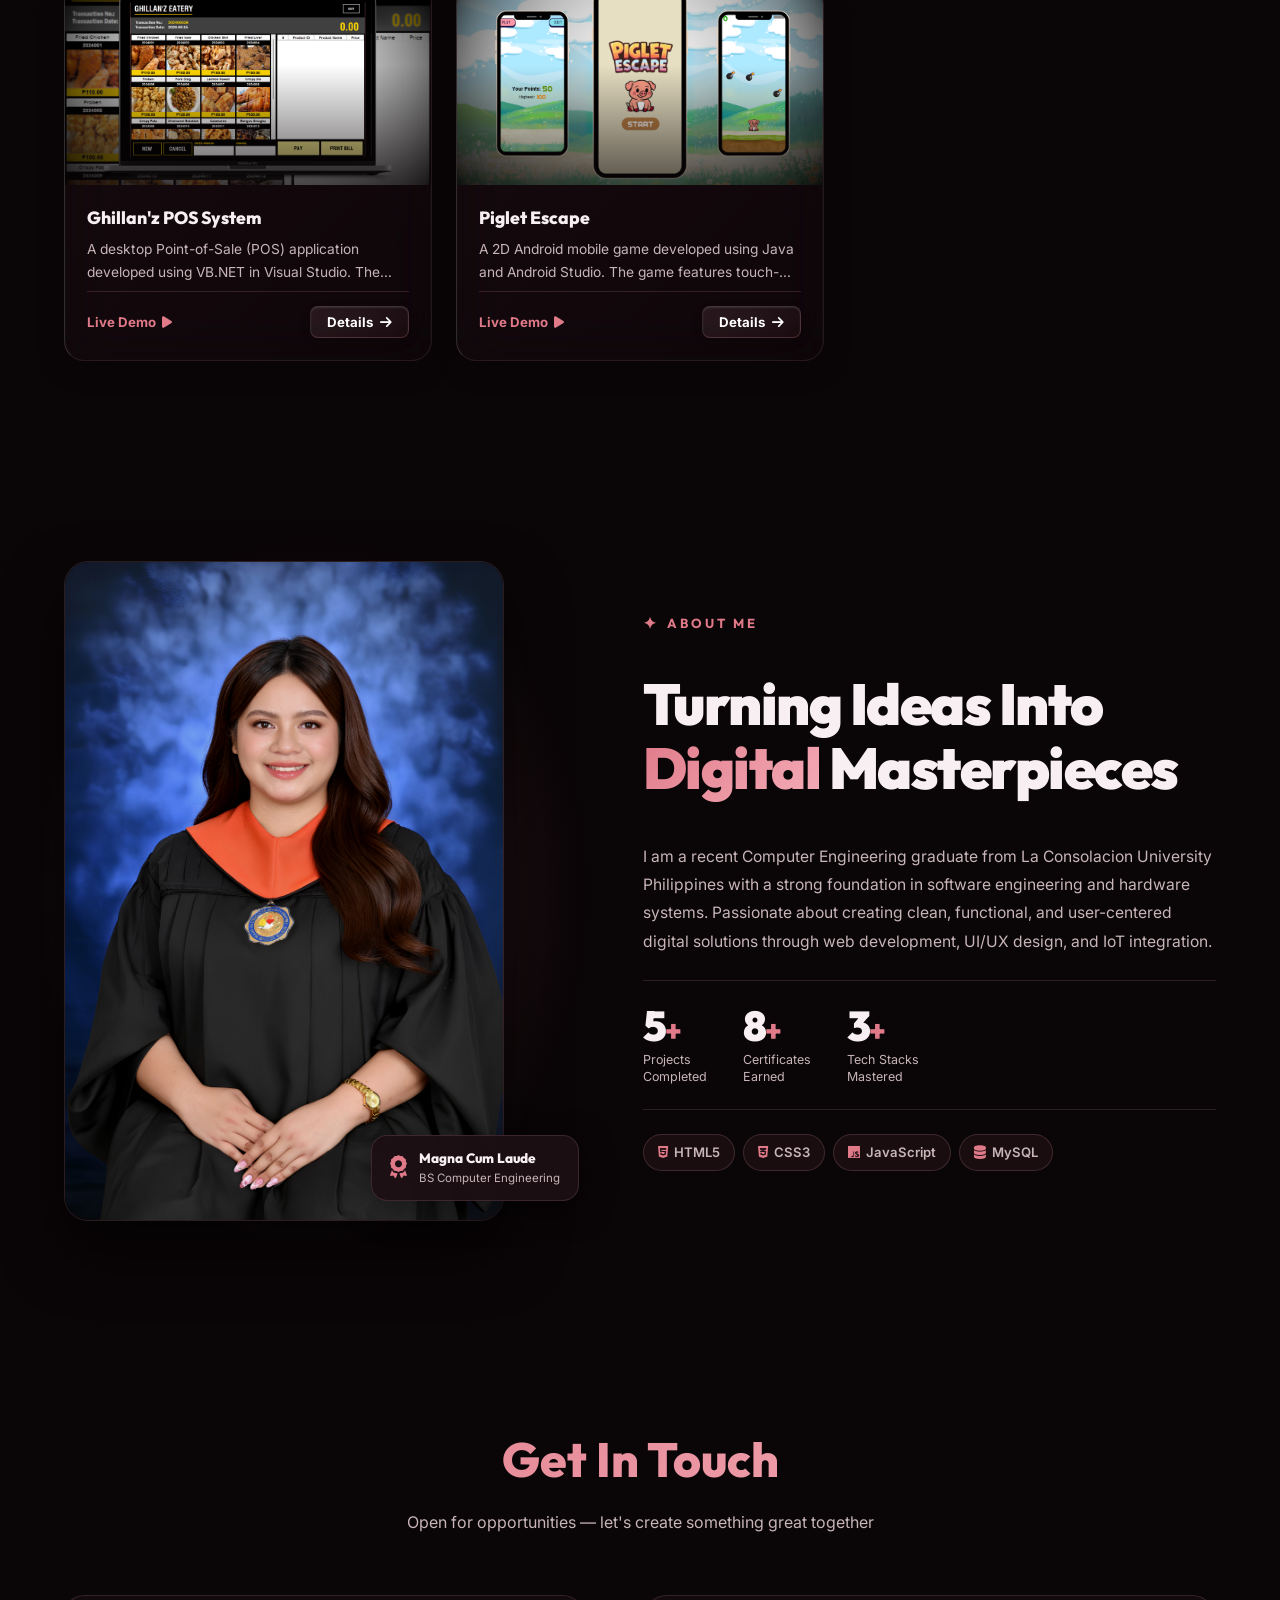
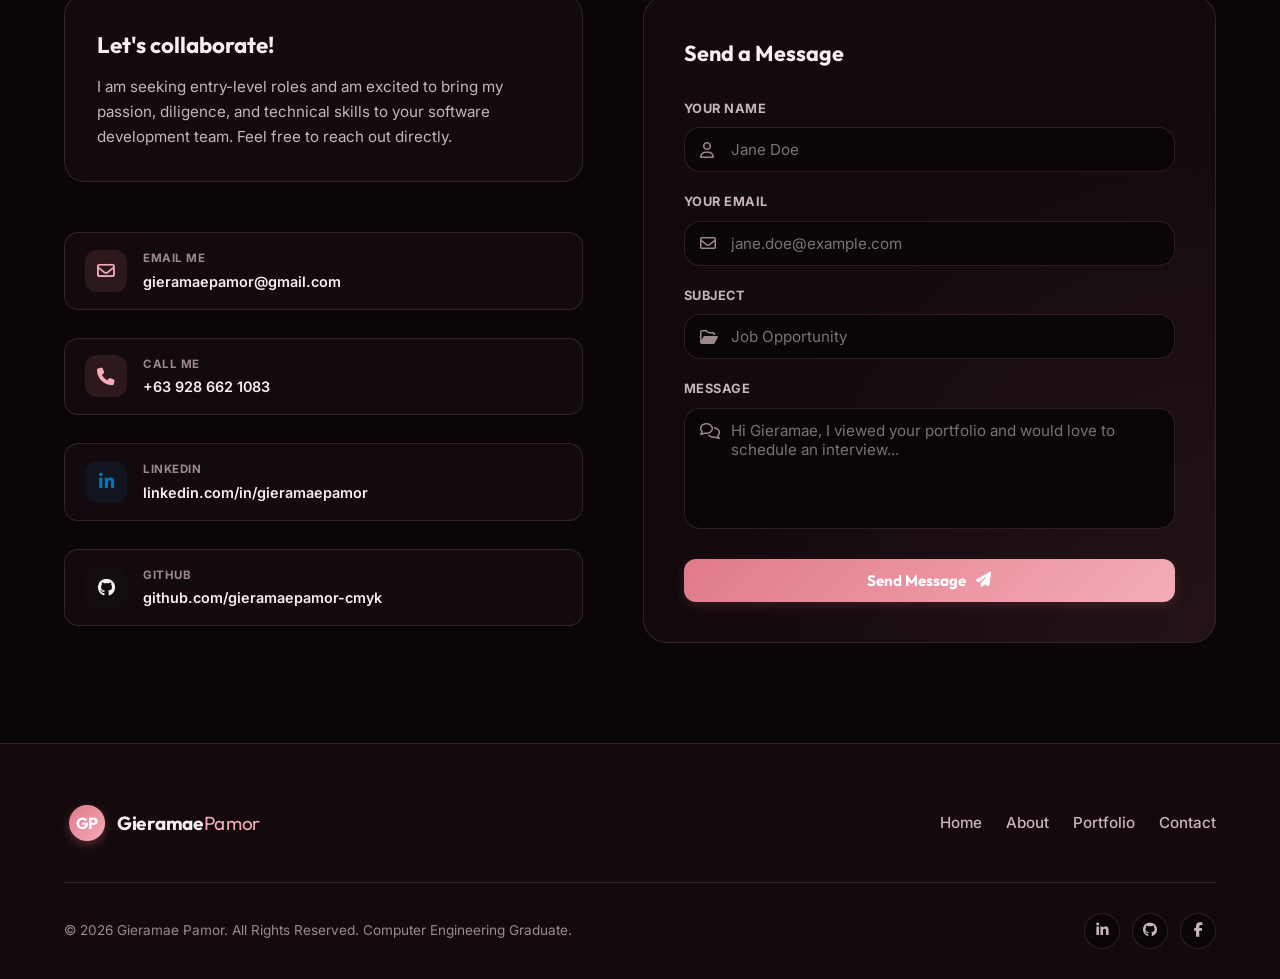
==== commit 6d401750: "Fix typo in email address across all contact links and form submit action" ====
--- a/index.html
+++ b/index.html
@@ -78,7 +78,7 @@
                 <div class="mobile-nav-socials">
                     <a href="https://github.com/gieramaepamor-cmyk" target="_blank" rel="noopener noreferrer" aria-label="GitHub"><i class="fa-brands fa-github"></i></a>
                     <a href="https://www.linkedin.com/in/gieramaepamor/" target="_blank" rel="noopener noreferrer" aria-label="LinkedIn"><i class="fa-brands fa-linkedin-in"></i></a>
-                    <a href="mailto:gieramaegpamor@gmail.com" aria-label="Email"><i class="fa-solid fa-envelope"></i></a>
+                    <a href="mailto:gieramaepamor@gmail.com" aria-label="Email"><i class="fa-solid fa-envelope"></i></a>
                 </div>
             </nav>
 
@@ -133,7 +133,7 @@
                             <a href="https://www.linkedin.com/in/gieramaepamor/" target="_blank" rel="noopener noreferrer" class="hero-social-icon" aria-label="LinkedIn">
                                 <i class="fa-brands fa-linkedin-in"></i>
                             </a>
-                            <a href="mailto:gieramaegpamor@gmail.com" class="hero-social-icon" aria-label="Email">
+                            <a href="mailto:gieramaepamor@gmail.com" class="hero-social-icon" aria-label="Email">
                                 <i class="fa-solid fa-envelope"></i>
                             </a>
                         </div>
@@ -574,11 +574,11 @@
                             <p>I am seeking entry-level roles and am excited to bring my passion, diligence, and technical skills to your software development team. Feel free to reach out directly.</p>
                         </div>
                         <div class="contact-cards-container">
-                            <a href="mailto:gieramaegpamor@gmail.com" class="giera-contact-card" id="contact-email">
+                            <a href="mailto:gieramaepamor@gmail.com" class="giera-contact-card" id="contact-email">
                                 <div class="giera-contact-icon email-icon"><i class="fa-regular fa-envelope"></i></div>
                                 <div class="giera-contact-text">
                                     <span class="giera-contact-label">Email Me</span>
-                                    <span class="giera-contact-value">gieramaegpamor@gmail.com</span>
+                                    <span class="giera-contact-value">gieramaepamor@gmail.com</span>
                                 </div>
                                 <i class="fa-solid fa-arrow-right giera-contact-arrow"></i>
                             </a>
@@ -612,7 +612,7 @@
                         <div class="giera-form-card">
                             <div class="giera-form-card-glow"></div>
                             <h3 class="form-title">Send a Message</h3>
-                            <form id="portfolio-contact-form" action="https://formsubmit.co/gieramaegpamor@gmail.com" method="POST">
+                            <form id="portfolio-contact-form" action="https://formsubmit.co/gieramaepamor@gmail.com" method="POST">
                                 <input type="hidden" name="_next" value="https://gieramaepamor-cmyk.github.io/Personal-Website/">
                                 <input type="hidden" name="_captcha" value="false">
                                 <div class="form-row">
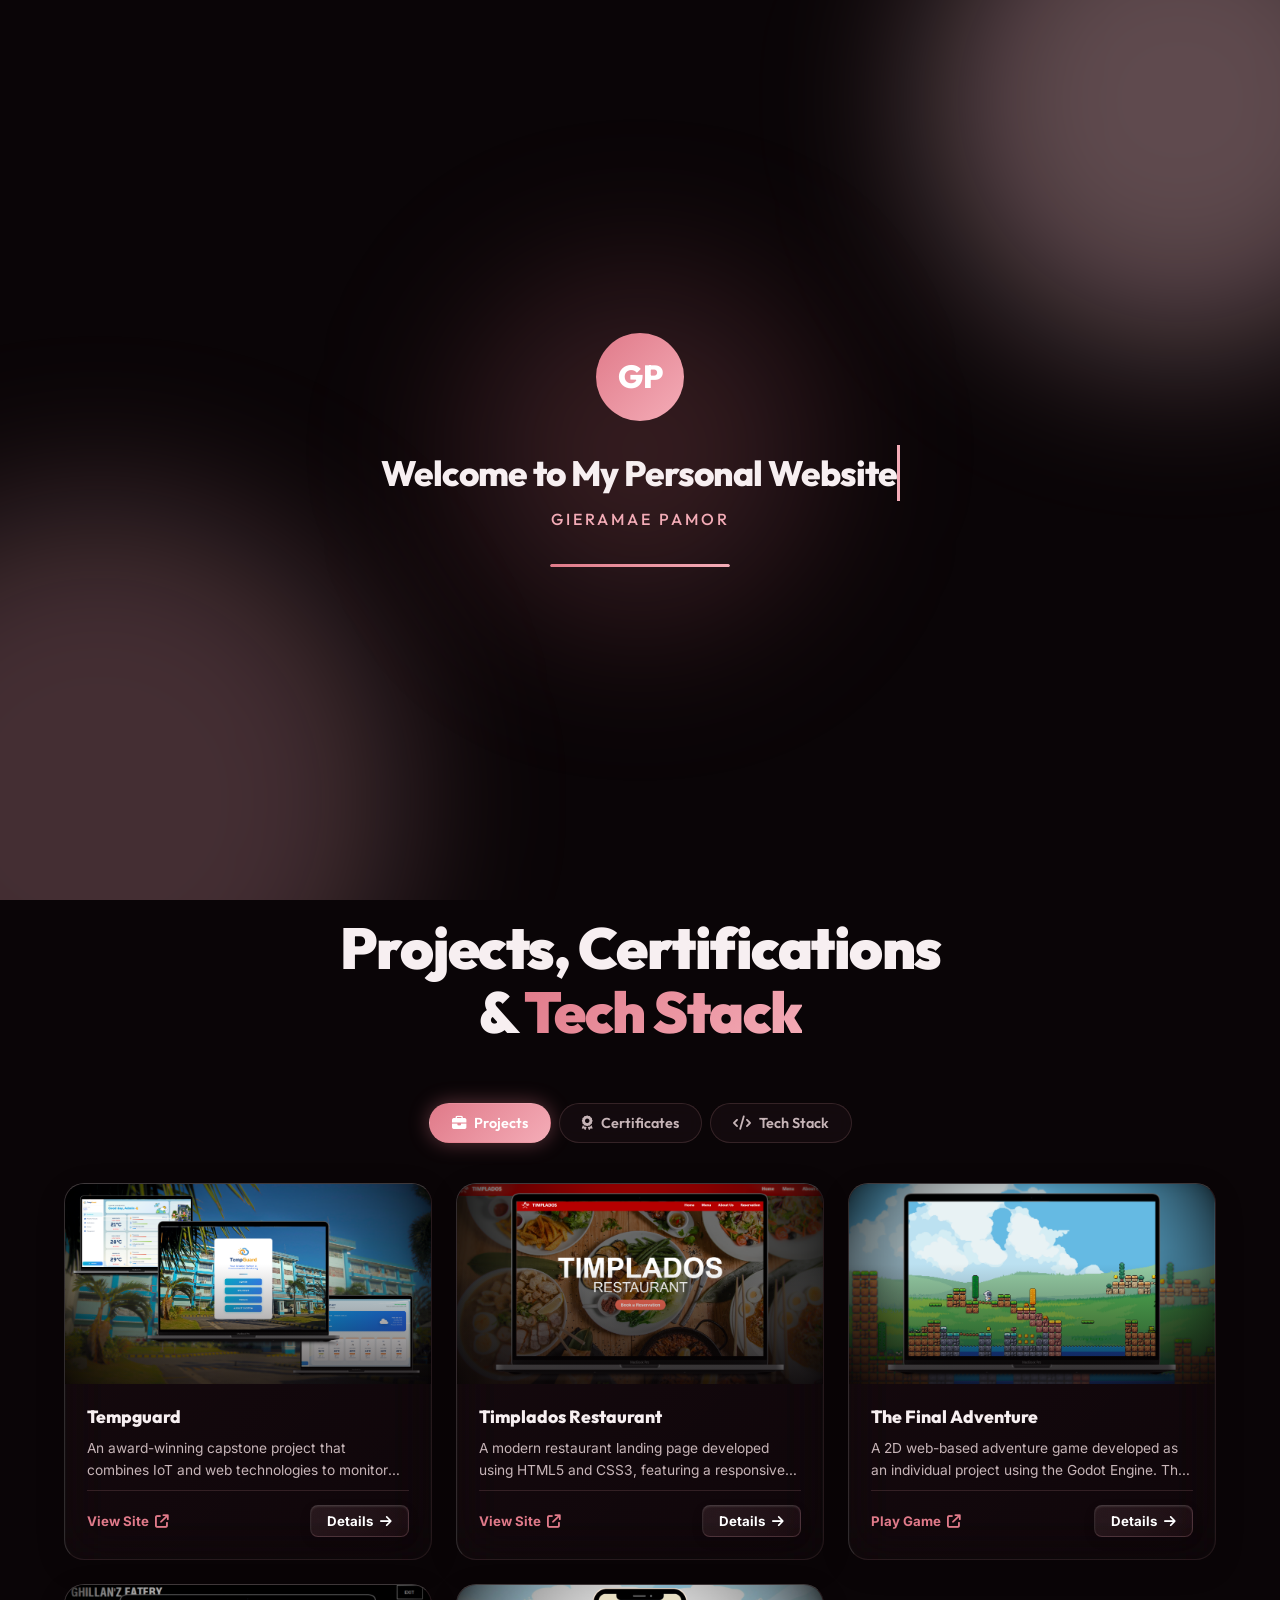
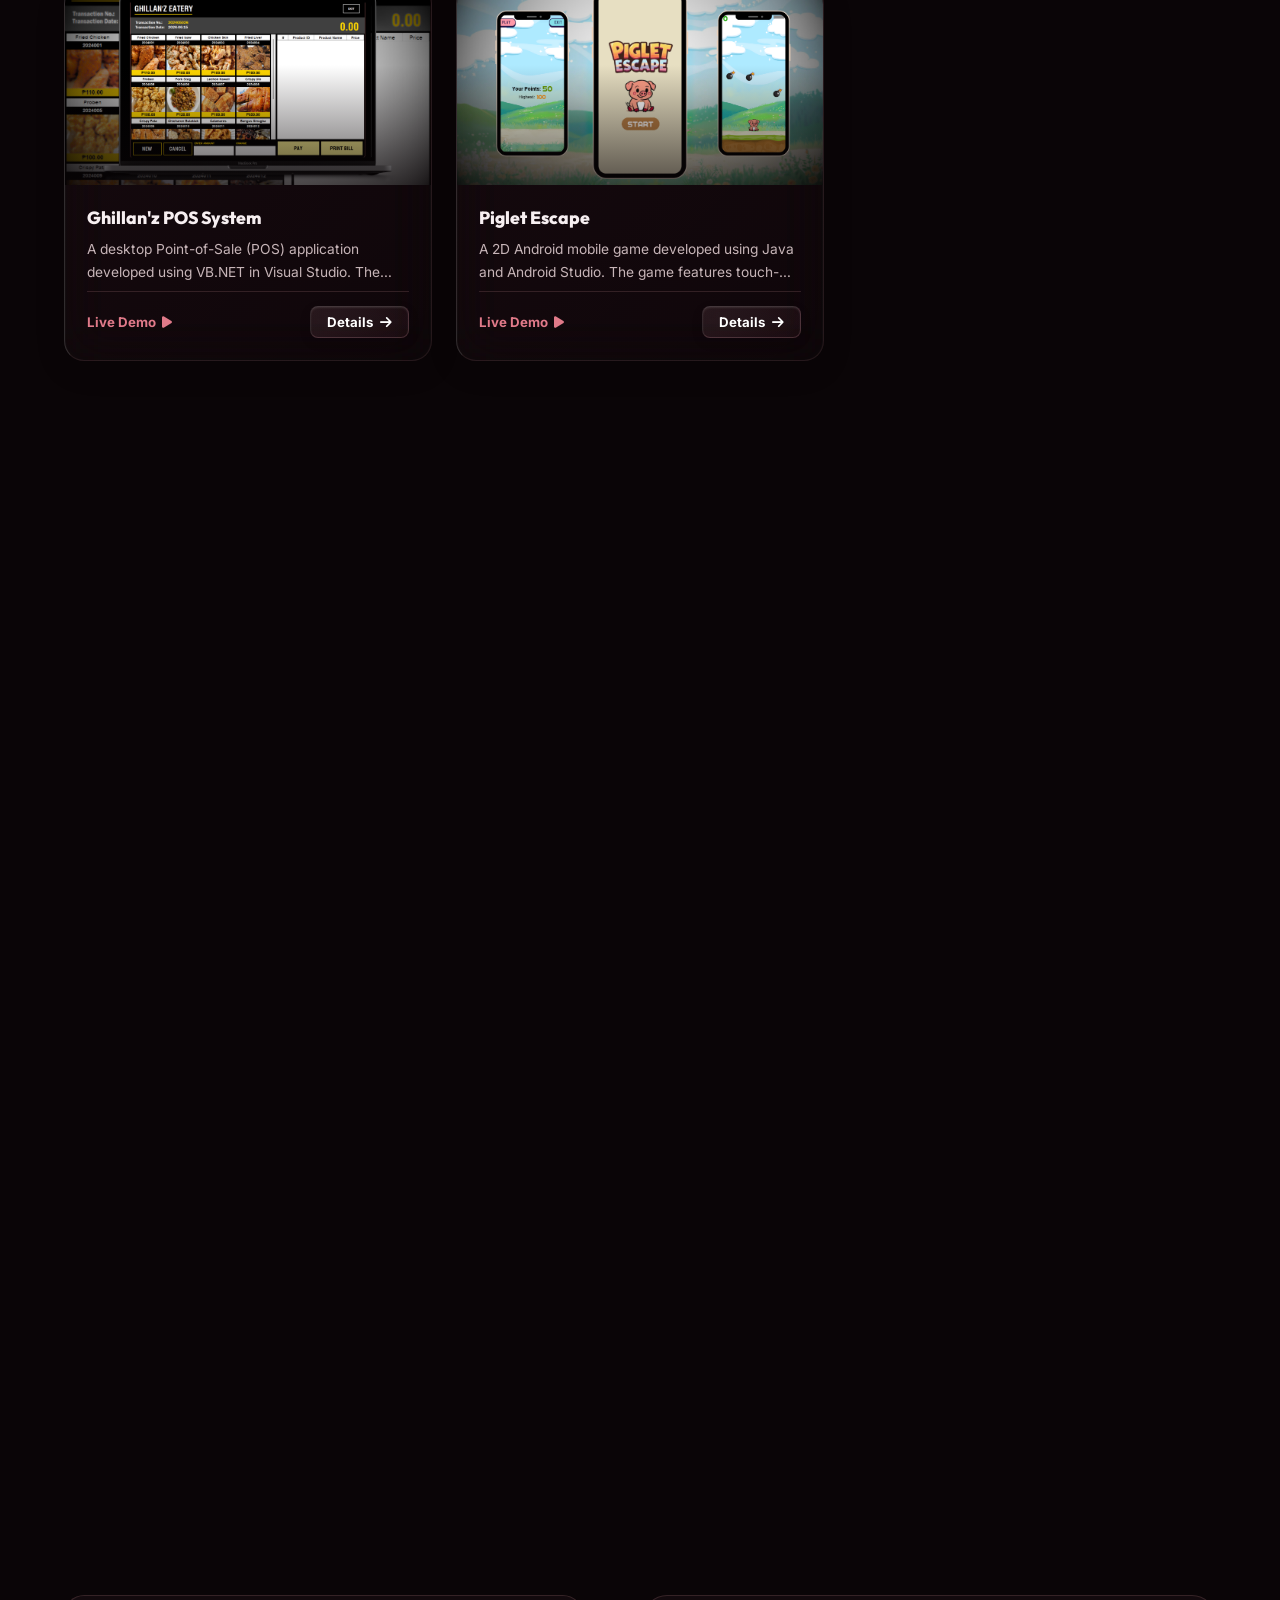
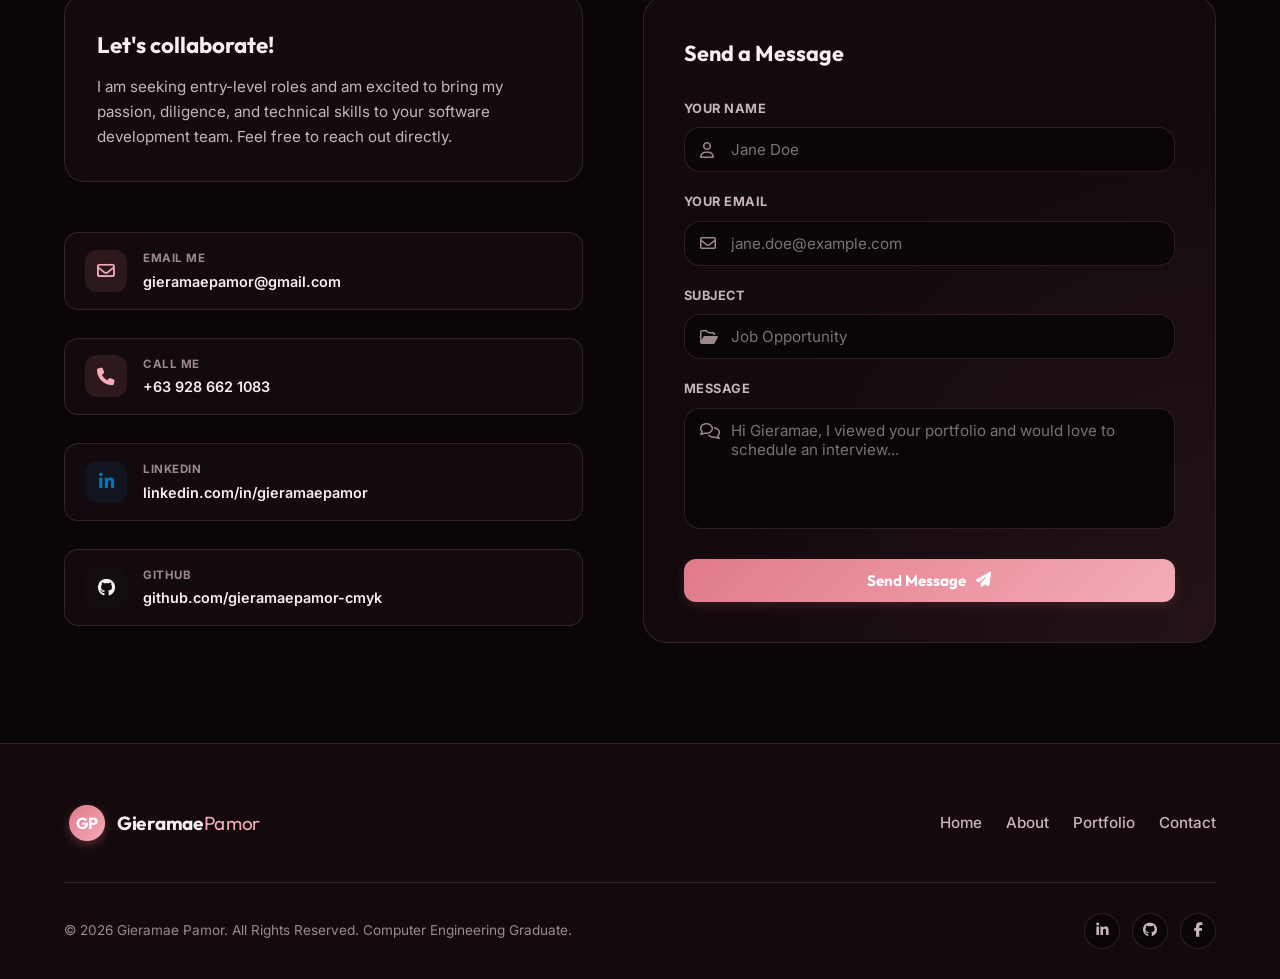
==== commit 9d6561bd: "Switch contact form to Web3Forms for reliable email delivery" ====
--- a/index.html
+++ b/index.html
@@ -612,9 +612,8 @@
                         <div class="giera-form-card">
                             <div class="giera-form-card-glow"></div>
                             <h3 class="form-title">Send a Message</h3>
-                            <form id="portfolio-contact-form" action="https://formsubmit.co/gieramaepamor@gmail.com" method="POST">
-                                <input type="hidden" name="_next" value="https://gieramaepamor-cmyk.github.io/Personal-Website/">
-                                <input type="hidden" name="_captcha" value="false">
+                            <form id="portfolio-contact-form">
+                                <input type="hidden" name="access_key" value="66c140e9-8378-4926-8700-31dfbd41154d">
                                 <div class="form-row">
                                     <div class="form-group">
                                         <label for="form-name">Your Name</label>
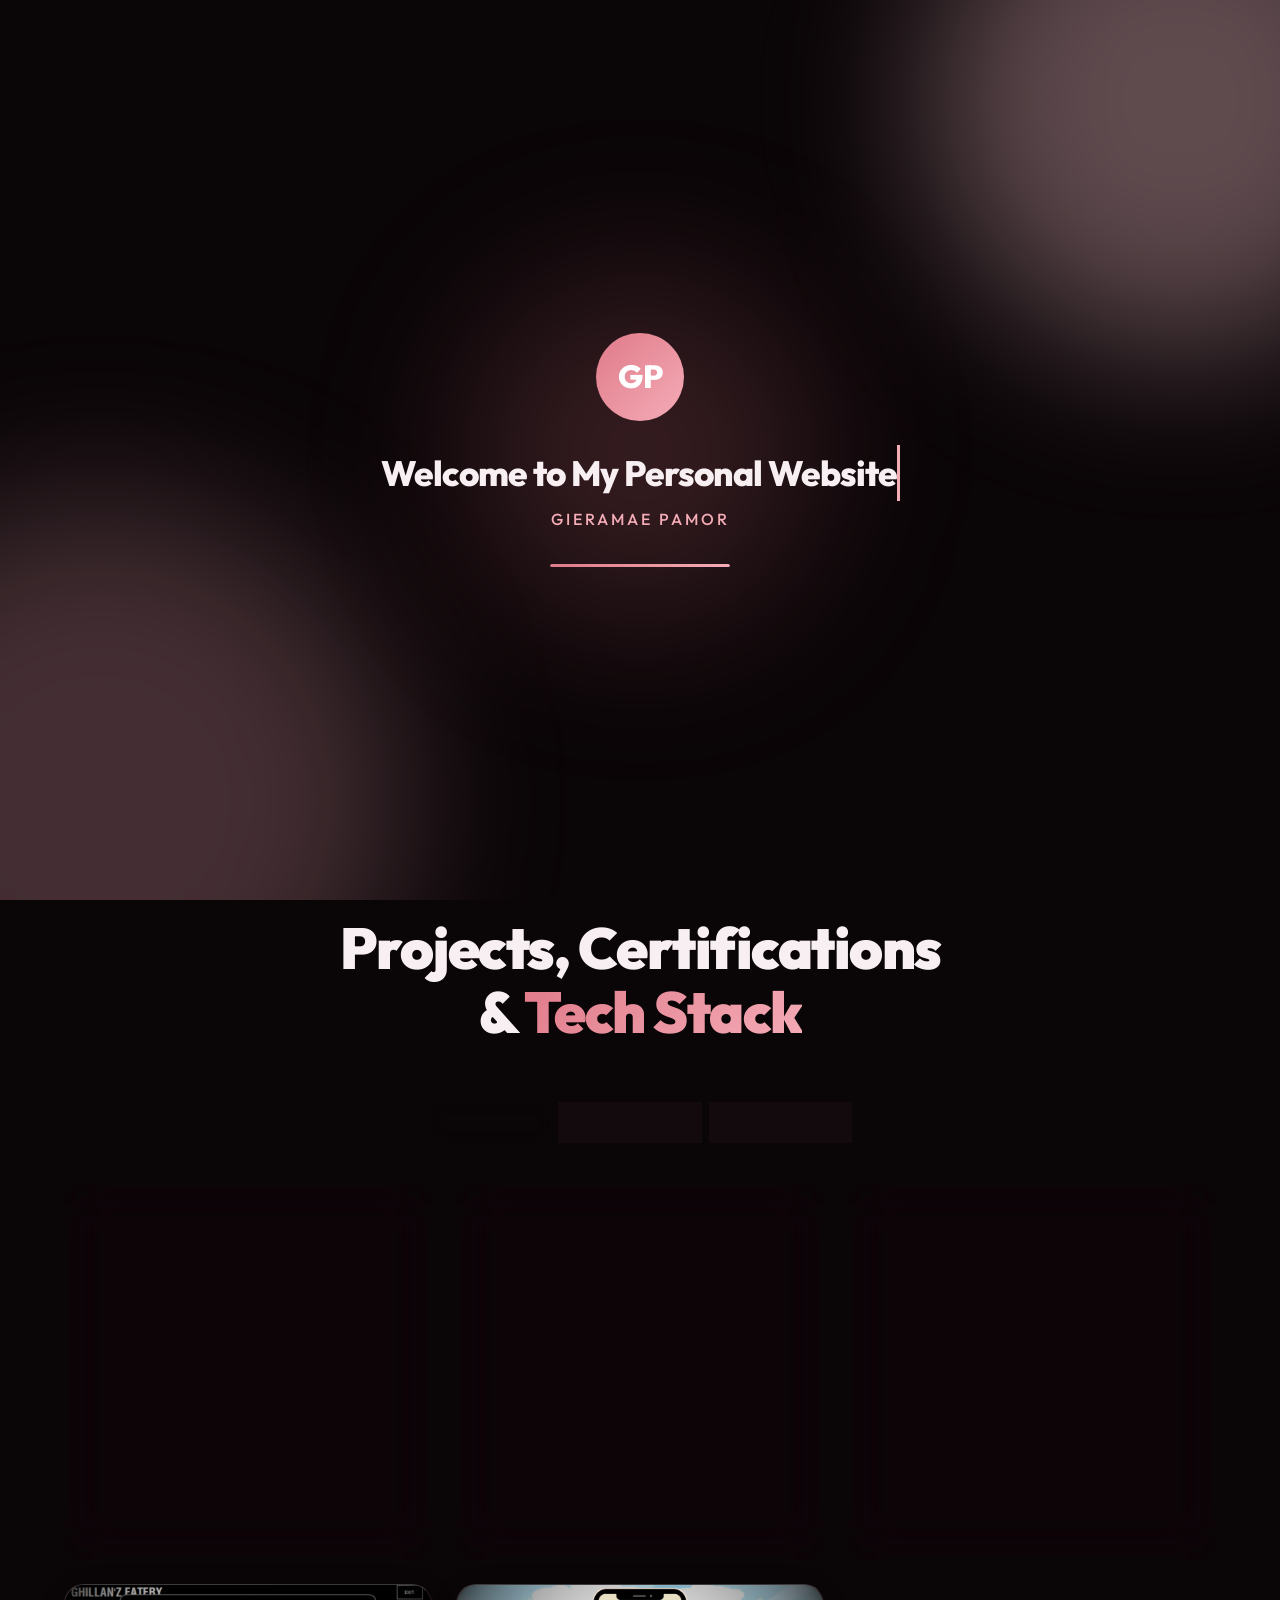
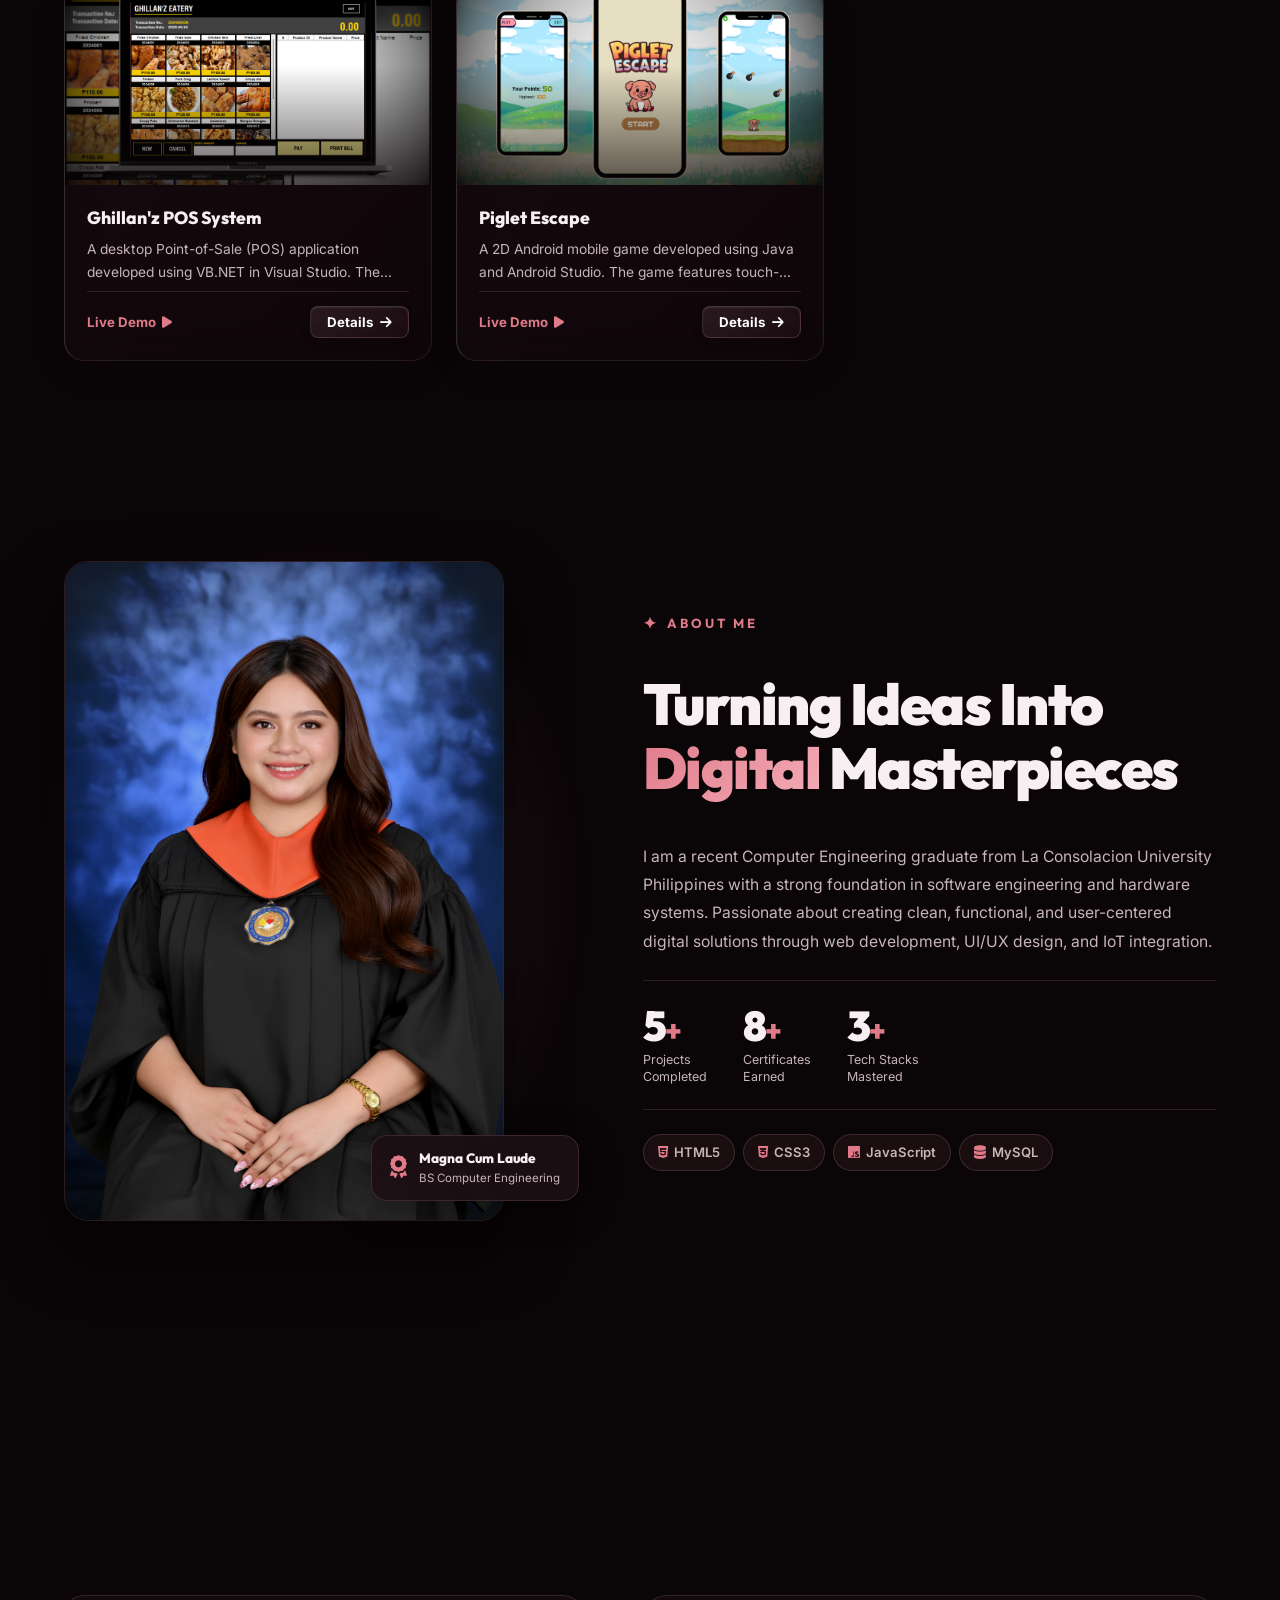
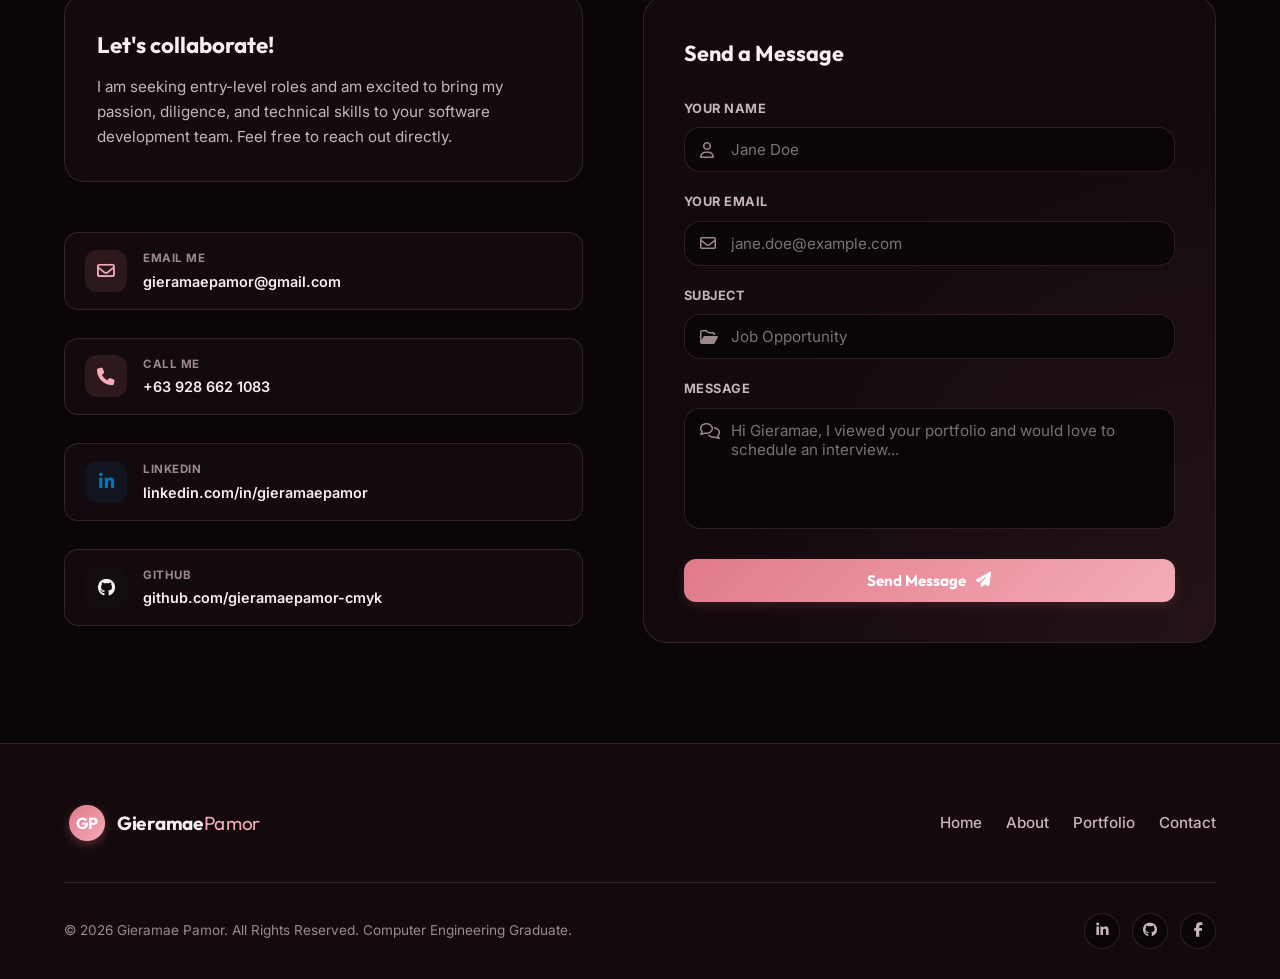
==== commit 48fe0f0b: "Add typewriter animation to hero role and update description to focus on software engineering" ====
--- a/index.html
+++ b/index.html
@@ -113,11 +113,11 @@
                         <h1 class="hero-title-compact">
                             I'm<span class="highlight-pink"> Gieramae,</span><br>
                             Computer <span class="text-gray">Engineer</span><br>
-                            & Web <span class="text-gray">Developer</span>
+                            & <span id="typewriter-role" class="text-gray"></span><span class="typewriter-cursor">|</span>
                         </h1>
                         
                         <p class="hero-description-compact">
-                            I build modern web applications, digital products, and innovative systems bridging hardware and software design.
+                            I design and build software solutions — from embedded systems and desktop apps to modern web platforms — with a focus on clean architecture and real-world impact.
                         </p>
 
                         <div class="hero-tech-pills">
@@ -750,6 +750,6 @@
             }
         }
     </script>
-    <script src="script.js"></script>
+    <script src="script.js?v=2"></script>
 </body>
 </html>
--- a/style.css
+++ b/style.css
@@ -4338,6 +4338,20 @@
         0 4px 12px rgba(100, 20, 40, 0.15);
 }
 
+/* Typewriter cursor blink */
+.typewriter-cursor {
+    display: inline-block;
+    color: var(--primary);
+    font-weight: 300;
+    animation: blink-cursor 0.75s step-end infinite;
+    margin-left: 1px;
+}
+
+@keyframes blink-cursor {
+    0%, 100% { opacity: 1; }
+    50% { opacity: 0; }
+}
+
 .hero-description-compact {
     font-size: 1.05rem;
     color: #4a4a4a;
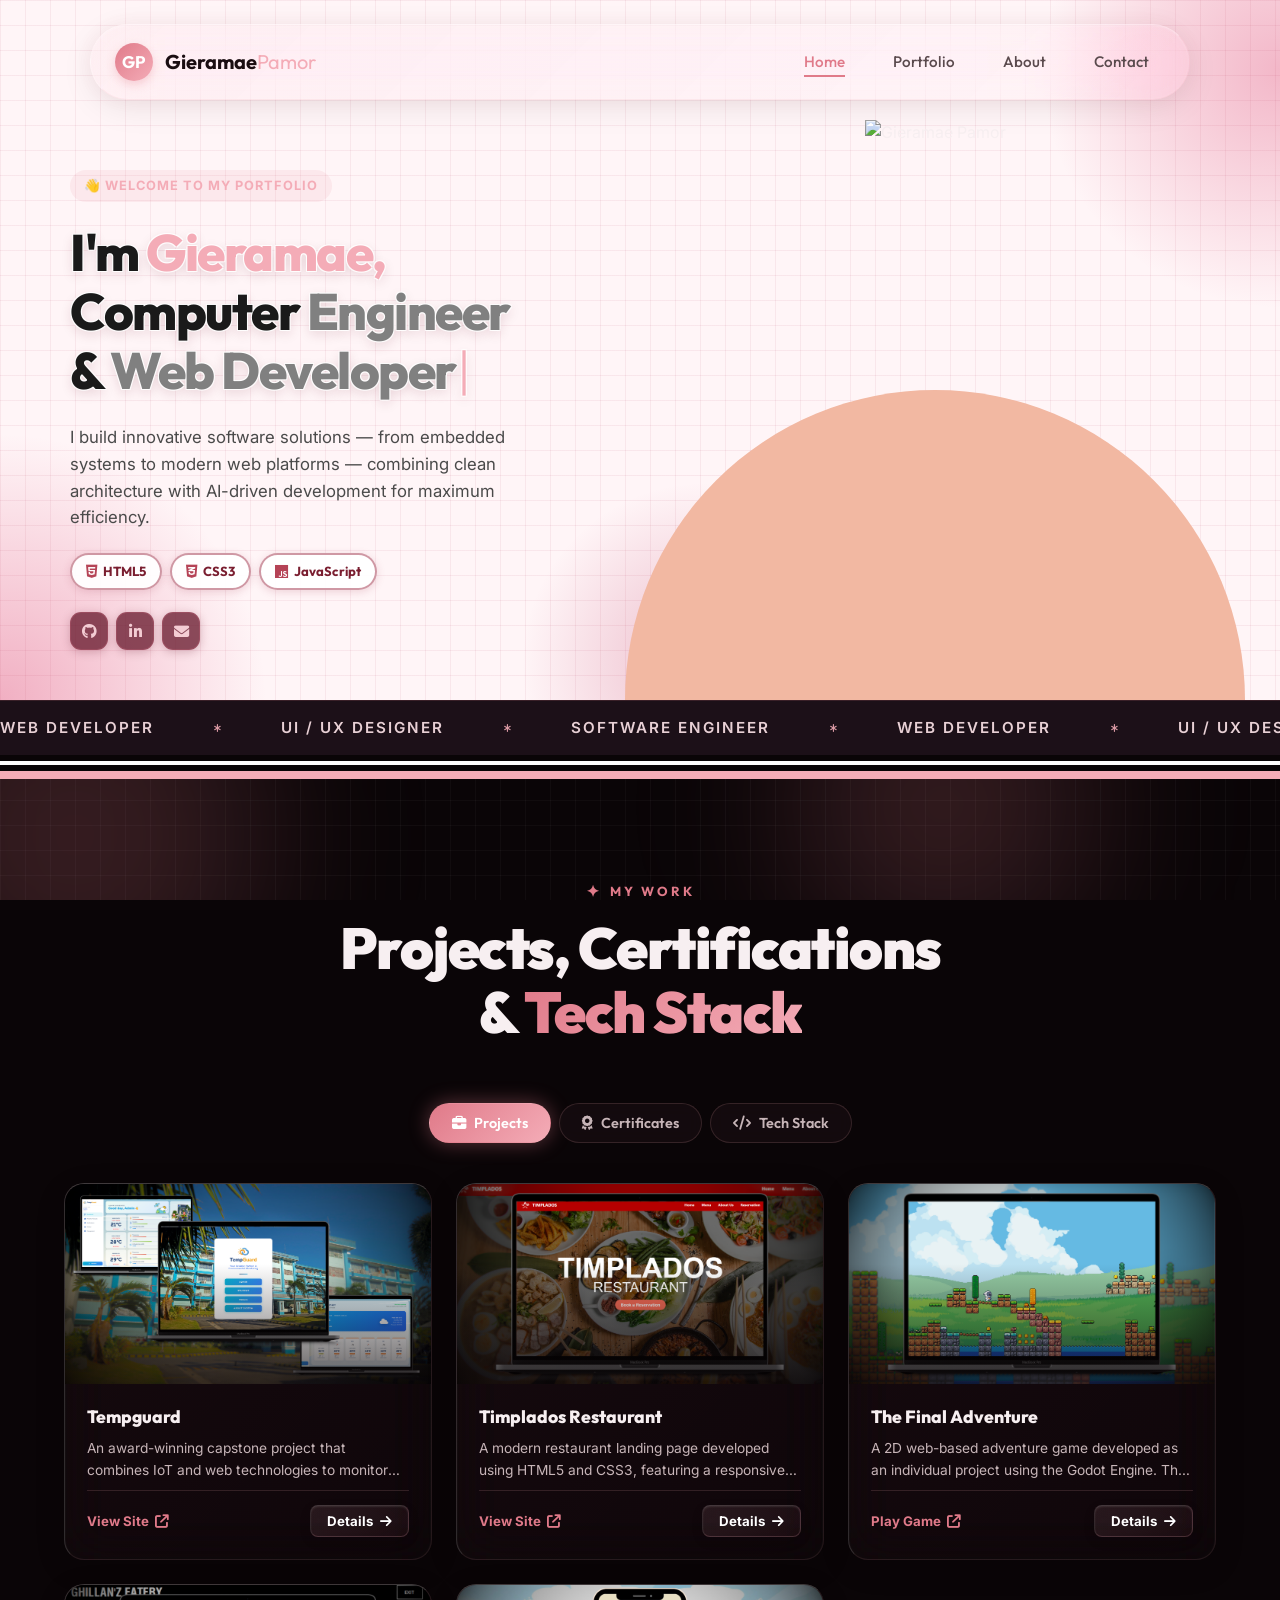
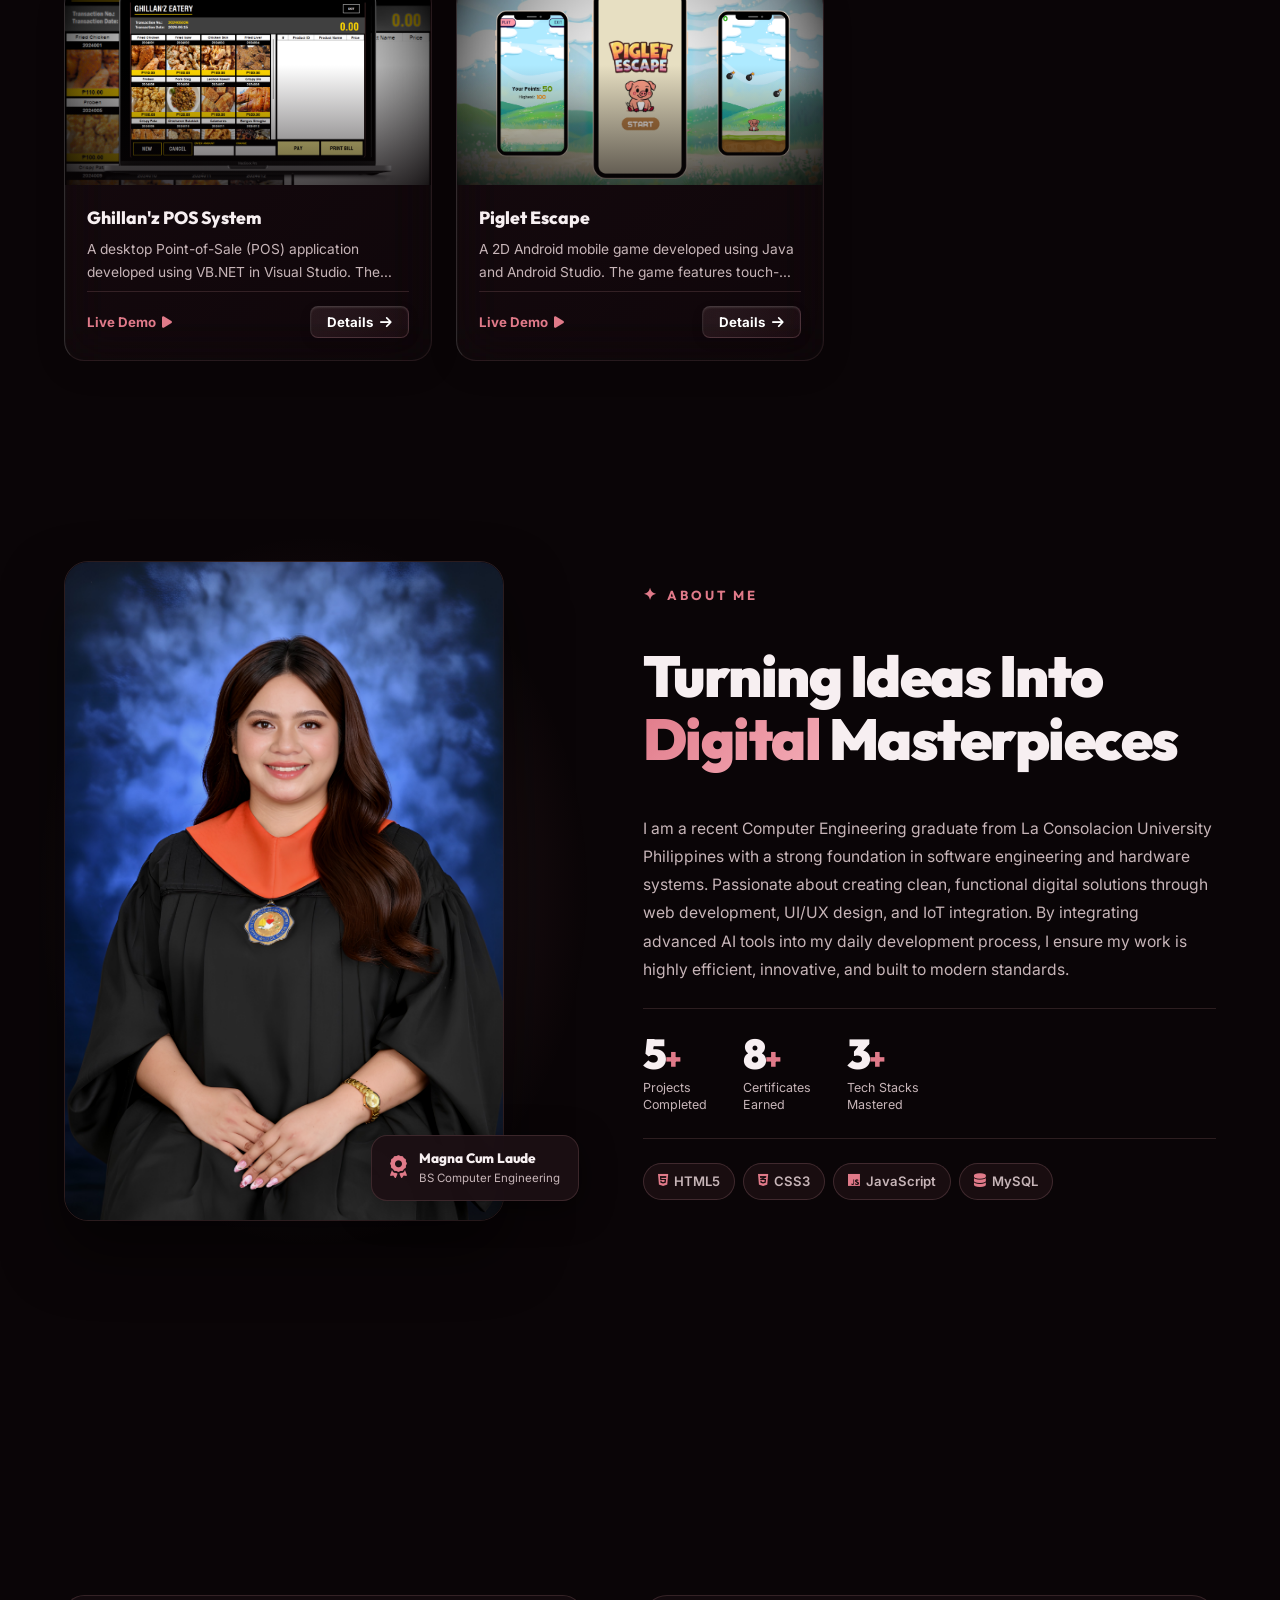
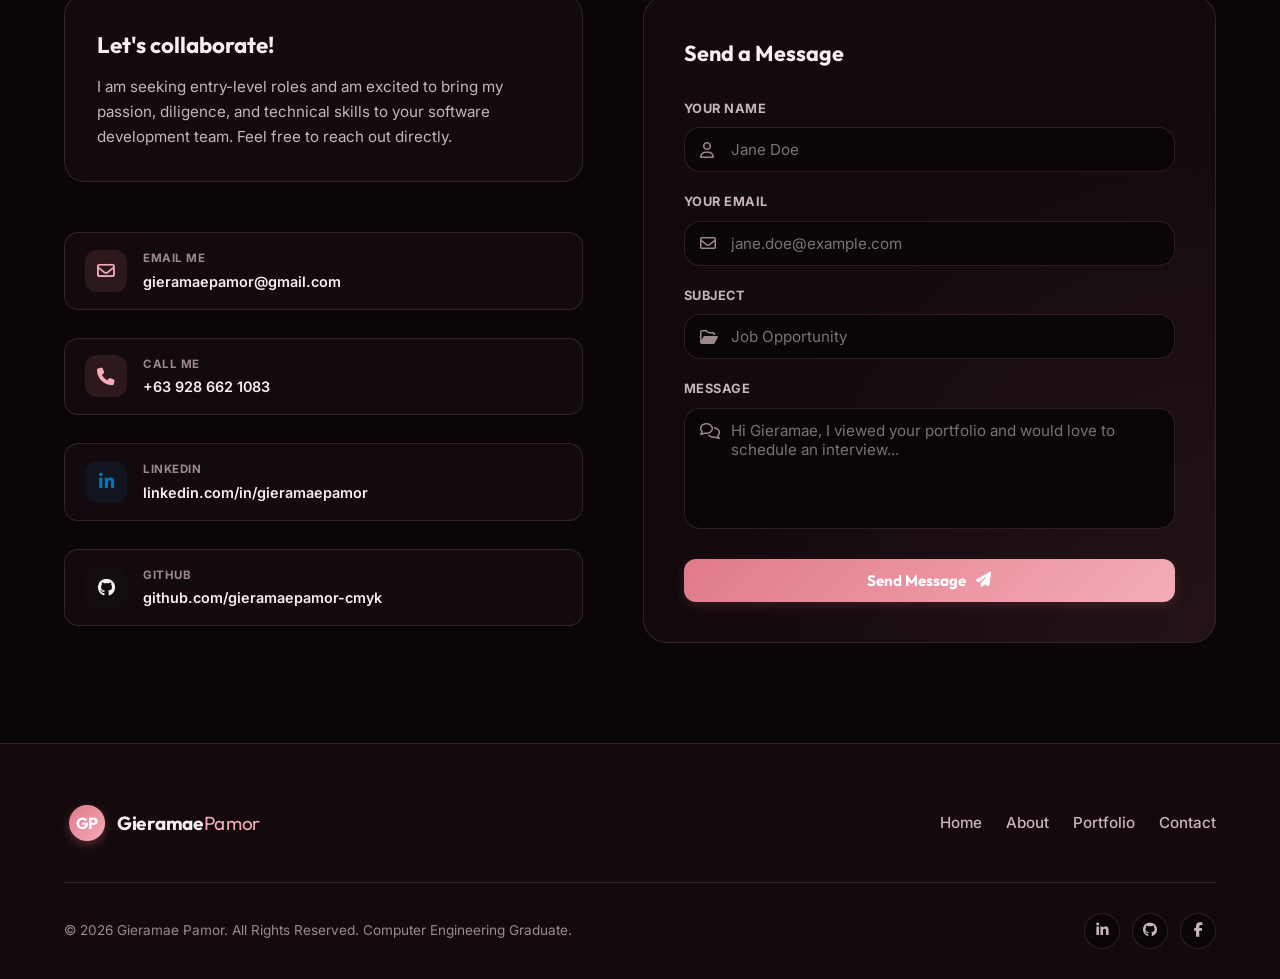
==== commit a122d66a: "Update website and assets" ====
--- a/index.html
+++ b/index.html
@@ -113,11 +113,11 @@
                         <h1 class="hero-title-compact">
                             I'm<span class="highlight-pink"> Gieramae,</span><br>
                             Computer <span class="text-gray">Engineer</span><br>
-                            & <span id="typewriter-role" class="text-gray"></span><span class="typewriter-cursor">|</span>
+                            <span style="white-space: nowrap;">& <span id="typewriter-role" class="text-gray"></span><span class="typewriter-cursor">|</span></span>
                         </h1>
                         
                         <p class="hero-description-compact">
-                            I design and build software solutions — from embedded systems and desktop apps to modern web platforms — with a focus on clean architecture and real-world impact.
+                            I build innovative software solutions — from embedded systems to modern web platforms — combining clean architecture with AI-driven development for maximum efficiency.
                         </p>
 
                         <div class="hero-tech-pills">
@@ -460,6 +460,7 @@
                                 <div class="giera-tech-icon-card scroll-reveal"><img src="assets/tech/html.png" alt="HTML"><span>HTML</span></div>
                                 <div class="giera-tech-icon-card scroll-reveal"><img src="assets/tech/css.png" alt="CSS"><span>CSS</span></div>
                                 <div class="giera-tech-icon-card scroll-reveal"><img src="assets/tech/js.png" alt="JavaScript"><span>JavaScript</span></div>
+                                <div class="giera-tech-icon-card scroll-reveal"><img src="assets/tech/reactjs.png" alt="ReactJS"><span>ReactJS</span></div>
                                 <div class="giera-tech-icon-card scroll-reveal"><img src="assets/tech/vbnet.png" alt="Visual Basic.NET"><span>Visual Basic.NET</span></div>
                                 <div class="giera-tech-icon-card scroll-reveal"><img src="assets/tech/vscode.png" alt="VS Code"><span>VS Code</span></div>
                                 <div class="giera-tech-icon-card scroll-reveal"><img src="assets/tech/visualbasic.png" alt="Visual Studio IDE"><span>Visual Studio IDE</span></div>
@@ -472,6 +473,8 @@
                                 <div class="giera-tech-icon-card scroll-reveal"><img src="assets/tech/github.png" alt="GitHub"><span>GitHub</span></div>
                                 <div class="giera-tech-icon-card scroll-reveal"><img src="assets/tech/figma.png" alt="Figma"><span>Figma</span></div>
                                 <div class="giera-tech-icon-card scroll-reveal"><img src="assets/tech/canva.png" alt="Canva"><span>Canva</span></div>
+                                <div class="giera-tech-icon-card scroll-reveal"><img src="assets/tech/claude.png" alt="Claude"><span>Claude</span></div>
+                                <div class="giera-tech-icon-card scroll-reveal"><img src="assets/tech/antigravity.png" alt="Antigravity"><span>Antigravity</span></div>
                             </div>
                         </div>
 
@@ -480,6 +483,7 @@
                                 <div class="giera-tech-icon-card scroll-reveal"><img src="assets/tech/html.png" alt="HTML"><span>HTML</span></div>
                                 <div class="giera-tech-icon-card scroll-reveal"><img src="assets/tech/css.png" alt="CSS"><span>CSS</span></div>
                                 <div class="giera-tech-icon-card scroll-reveal"><img src="assets/tech/js.png" alt="JavaScript"><span>JavaScript</span></div>
+                                <div class="giera-tech-icon-card scroll-reveal"><img src="assets/tech/reactjs.png" alt="ReactJS"><span>ReactJS</span></div>
                                 <div class="giera-tech-icon-card scroll-reveal"><img src="assets/tech/vbnet.png" alt="Visual Basic.NET"><span>Visual Basic.NET</span></div>
                             </div>
                         </div>
@@ -502,6 +506,8 @@
                                 <div class="giera-tech-icon-card scroll-reveal"><img src="assets/tech/github.png" alt="GitHub"><span>GitHub</span></div>
                                 <div class="giera-tech-icon-card scroll-reveal"><img src="assets/tech/figma.png" alt="Figma"><span>Figma</span></div>
                                 <div class="giera-tech-icon-card scroll-reveal"><img src="assets/tech/canva.png" alt="Canva"><span>Canva</span></div>
+                                <div class="giera-tech-icon-card scroll-reveal"><img src="assets/tech/claude.png" alt="Claude"><span>Claude</span></div>
+                                <div class="giera-tech-icon-card scroll-reveal"><img src="assets/tech/antigravity.png" alt="Antigravity"><span>Antigravity</span></div>
                             </div>
                         </div>
                     </div>
@@ -532,7 +538,7 @@
                     <div class="about-agency-text-col scroll-reveal" style="align-self: center;">
                         <div class="agency-section-label"><span class="agency-dot">✦</span> About Me</div>
                         <h2 class="agency-section-title">Turning Ideas Into <em>Digital</em> Masterpieces</h2>
-                        <p class="about-agency-bio">I am a recent Computer Engineering graduate from La Consolacion University Philippines with a strong foundation in software engineering and hardware systems. Passionate about creating clean, functional, and user-centered digital solutions through web development, UI/UX design, and IoT integration.</p>
+                        <p class="about-agency-bio">I am a recent Computer Engineering graduate from La Consolacion University Philippines with a strong foundation in software engineering and hardware systems. Passionate about creating clean, functional digital solutions through web development, UI/UX design, and IoT integration. By integrating advanced AI tools into my daily development process, I ensure my work is highly efficient, innovative, and built to modern standards.</p>
                         
                         <div class="about-agency-stats">
                             <div class="about-agency-stat">
